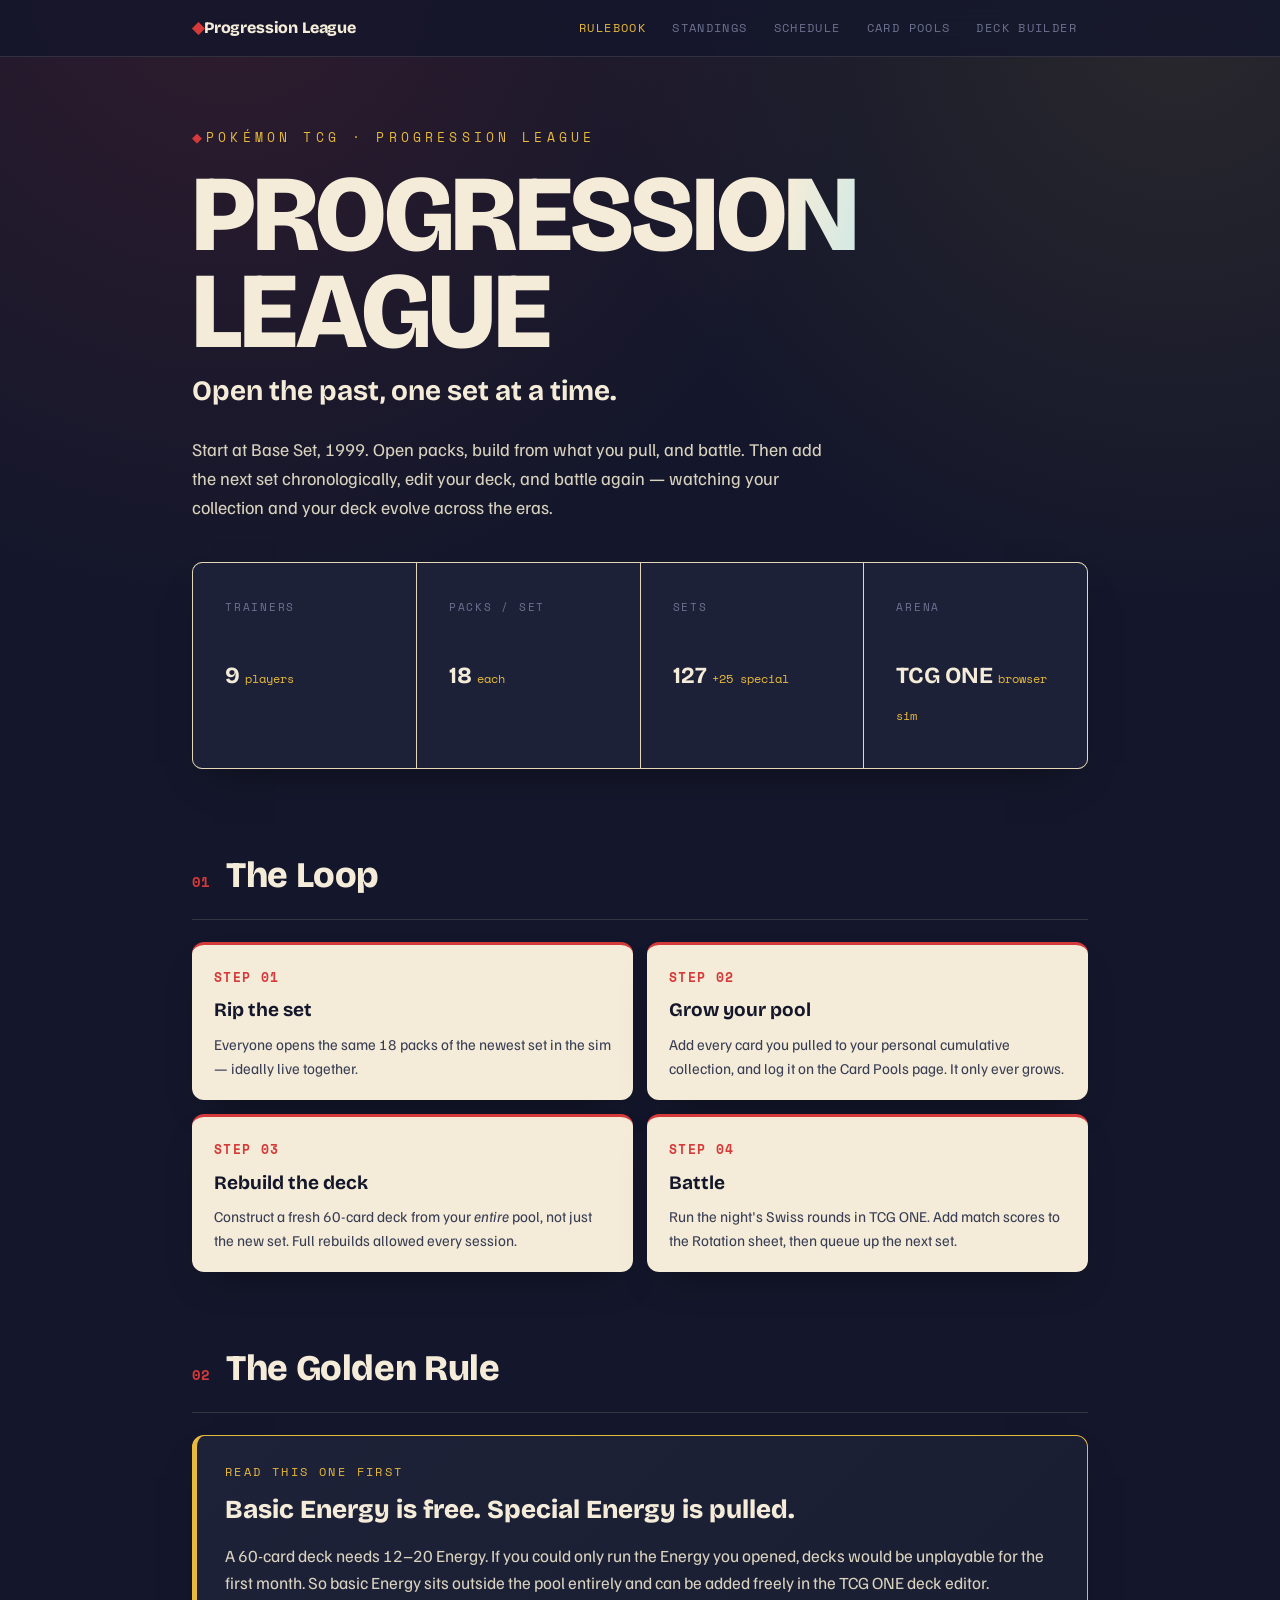
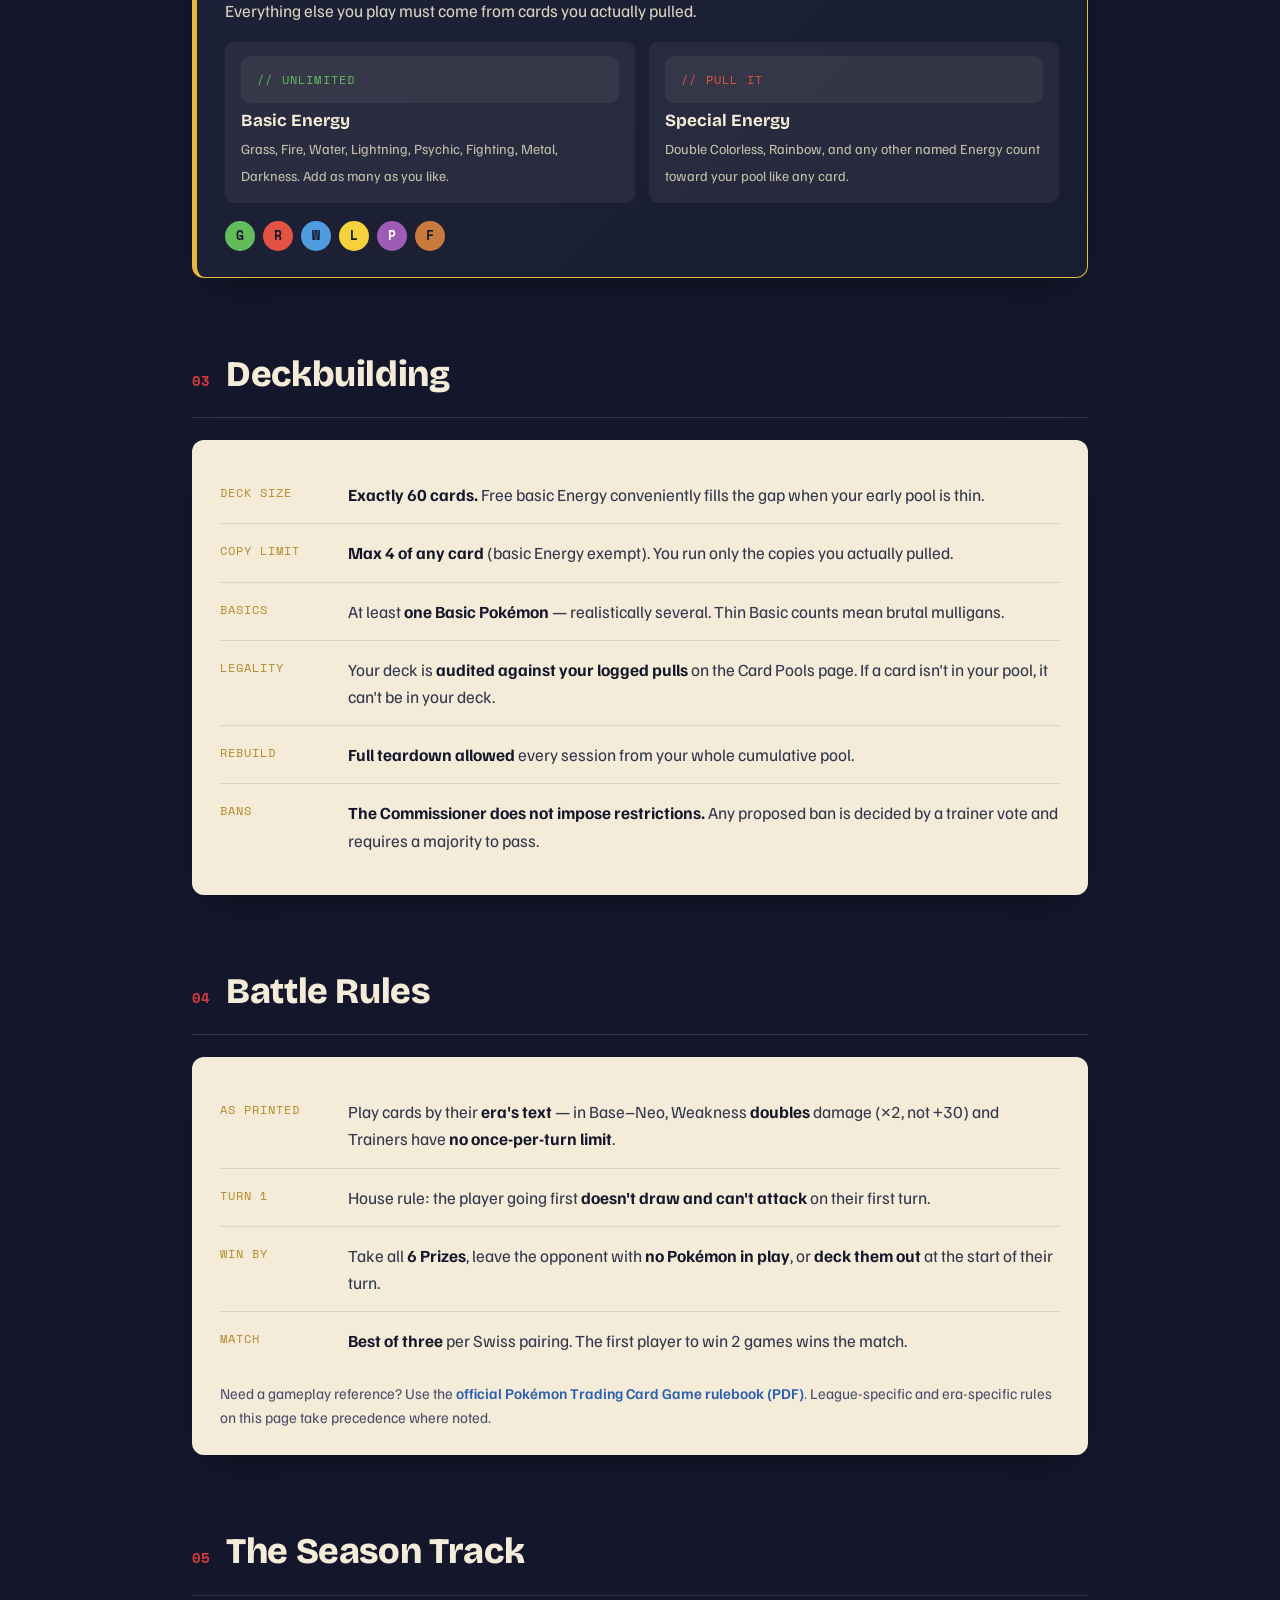
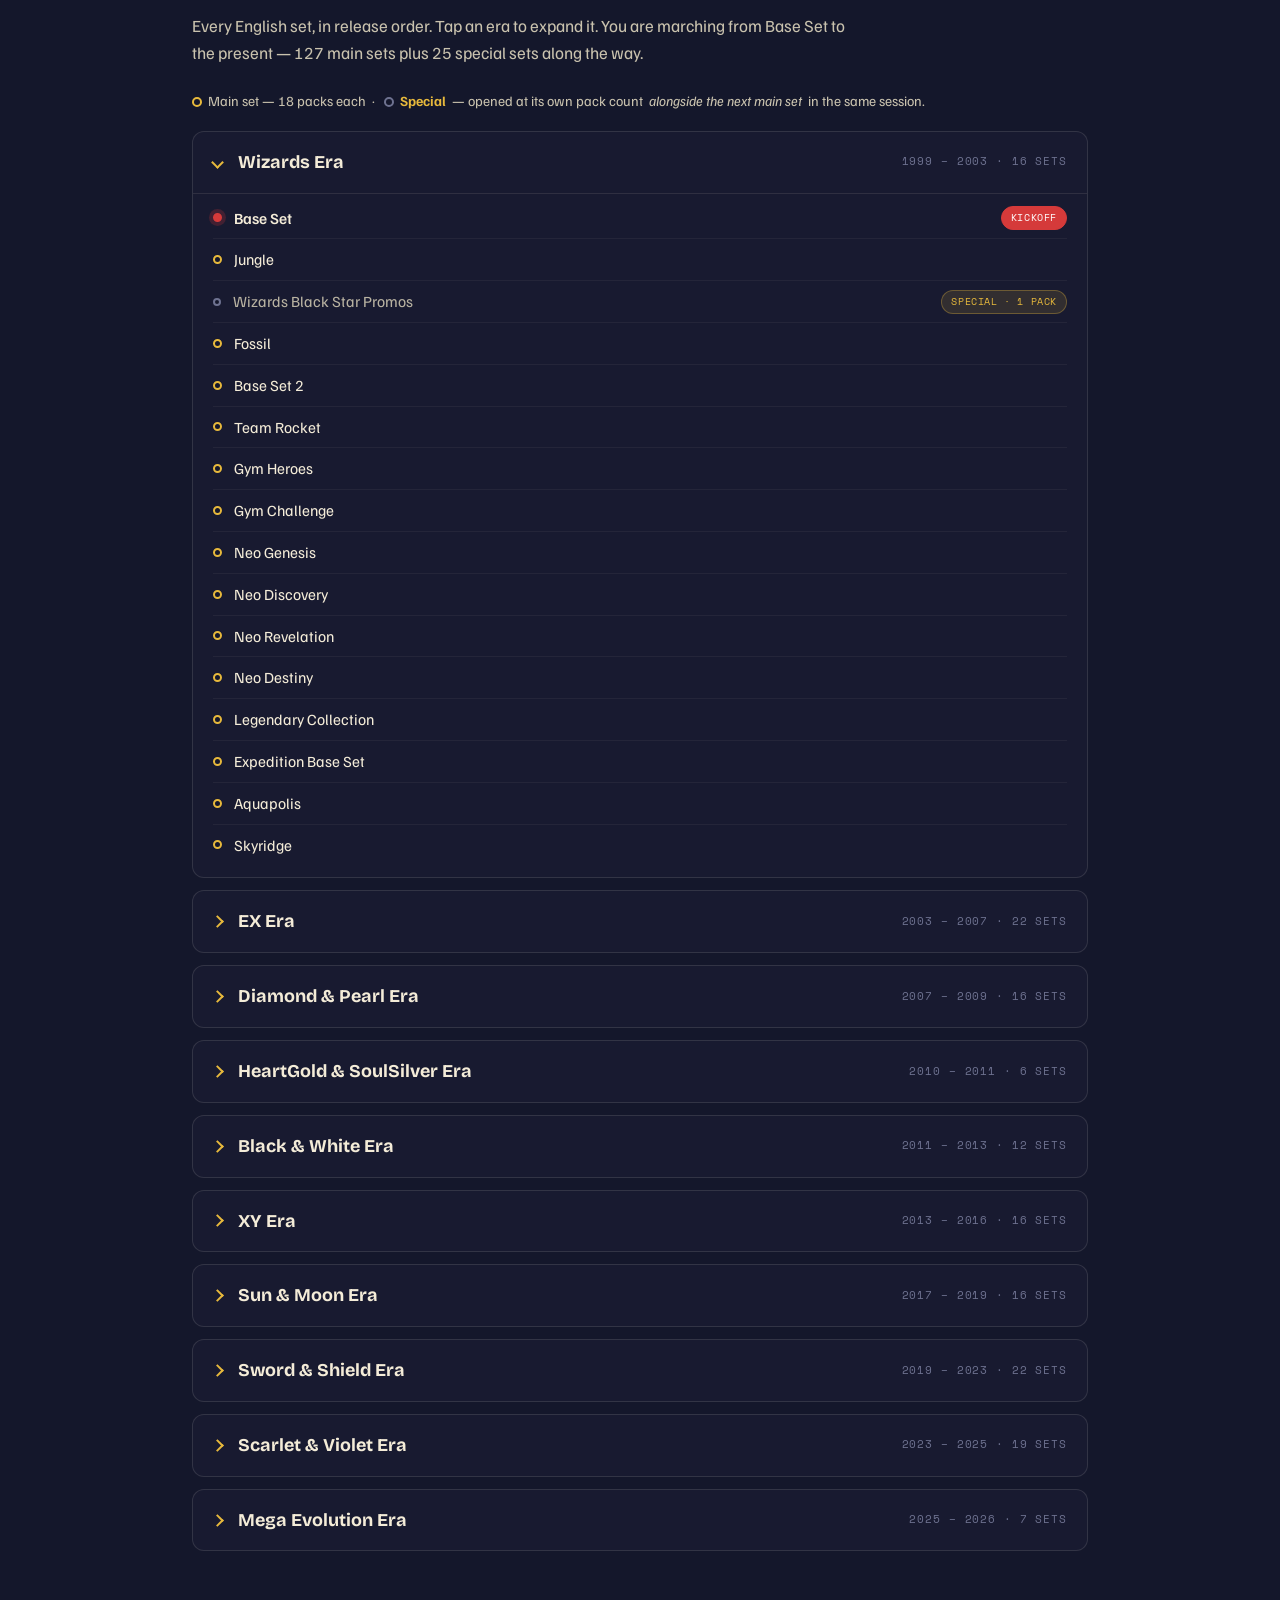
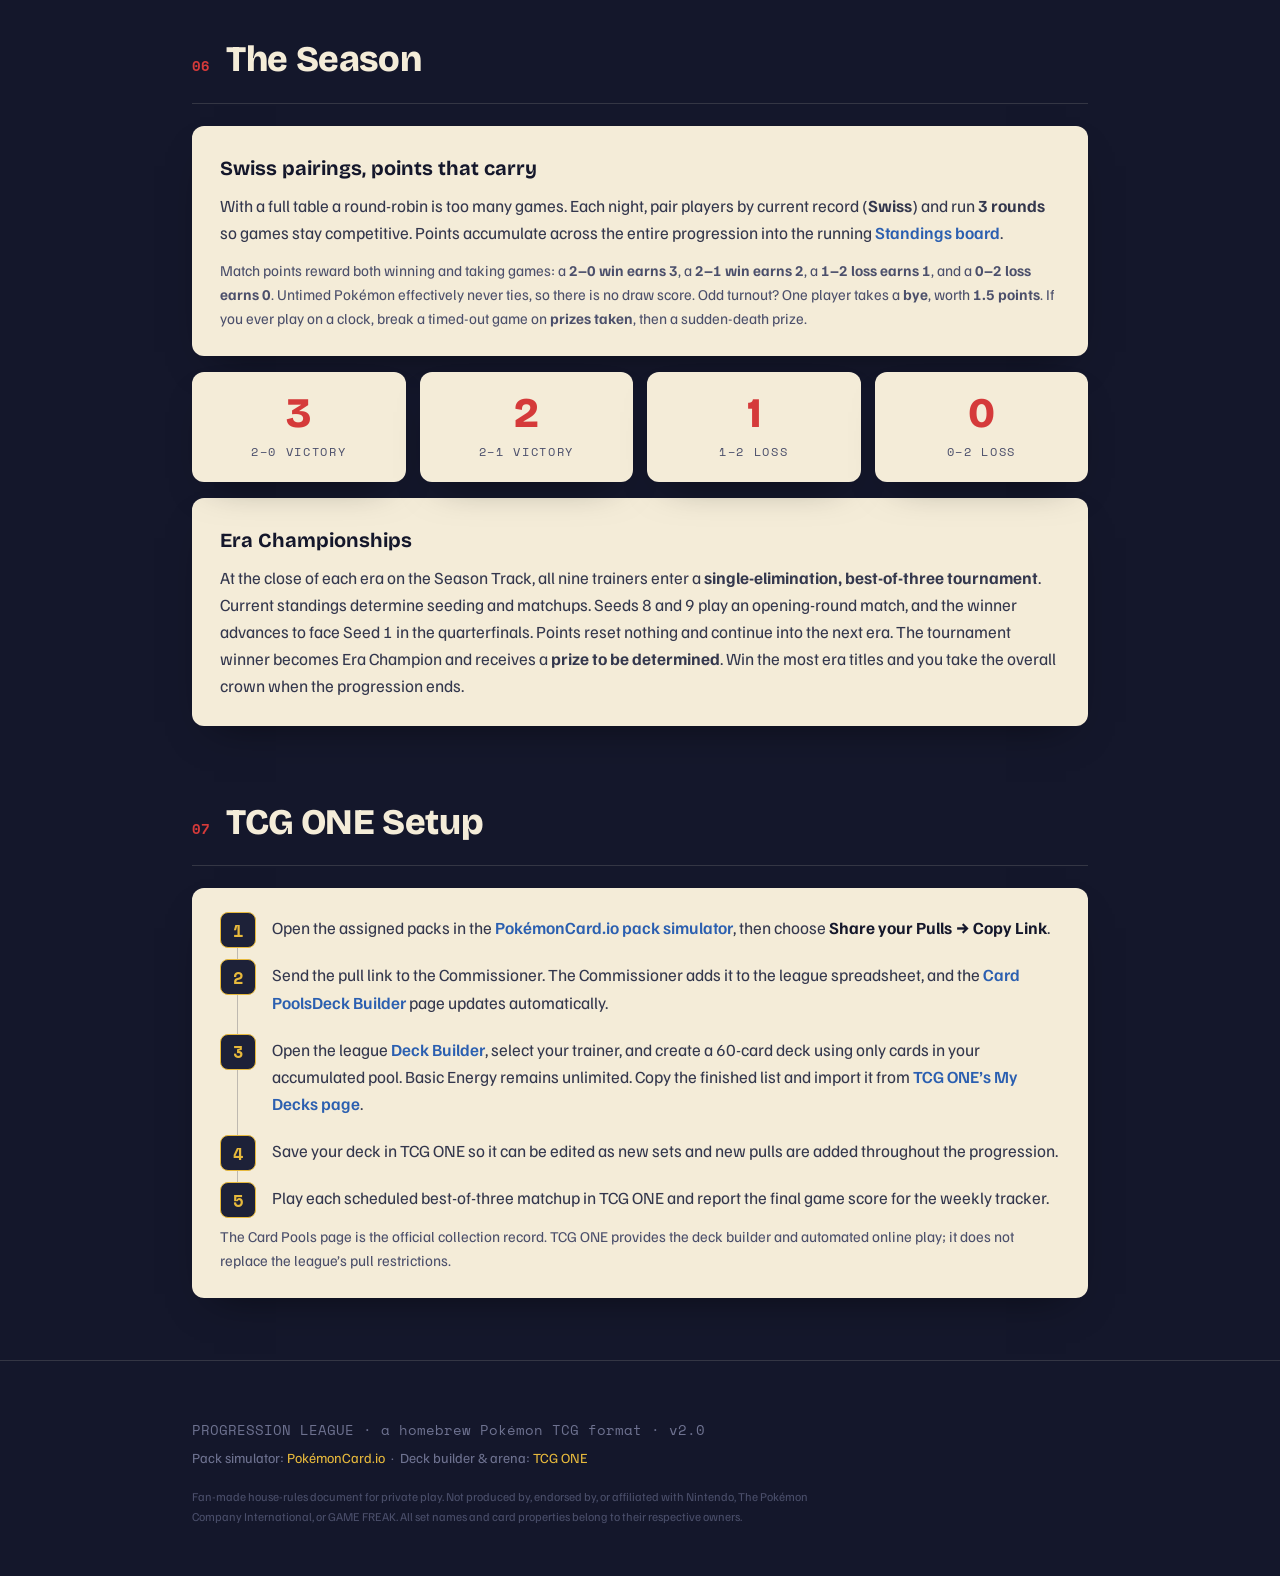
==== index.html @ 3248d752 "Add league deck builder to rulebook and navigation" ====
<!DOCTYPE html>
<html lang="en">
<head>
<meta charset="UTF-8">
<meta name="viewport" content="width=device-width, initial-scale=1.0">
<title>Progression League — Pokémon TCG Rulebook</title>
<link rel="icon" href="favicon.svg" type="image/svg+xml">
<link rel="preconnect" href="https://fonts.googleapis.com">
<link rel="preconnect" href="https://fonts.gstatic.com" crossorigin>
<link href="https://fonts.googleapis.com/css2?family=Bricolage+Grotesque:opsz,wght@12..96,600;12..96,700;12..96,800&family=Familjen+Grotesk:wght@400;500;600&family=Space+Mono:wght@400;700&display=swap" rel="stylesheet">
<style>
:root{
  --ink:#14172B; --ink-2:#1D2138;
  --paper:#F4ECD8; --paper-line:#E4D8B8;
  --red:#D53A3A; --gold:#E7B93C;
  --soft:#4B4F6B; --soft-2:#6E7290;
  --grass:#63BC5A; --fire:#E25441; --water:#4F9DE0;
  --bolt:#F4D23C; --psy:#9E5CB5; --fight:#C77A3B;
  --shadow:0 18px 40px -22px rgba(0,0,0,.55);
}
*{box-sizing:border-box}
html{scroll-behavior:smooth}
body{
  margin:0;background:var(--ink);color:var(--paper);
  font-family:"Familjen Grotesk",system-ui,sans-serif;
  font-size:17px;line-height:1.6;-webkit-font-smoothing:antialiased;
  background-image:radial-gradient(circle at 18% -4%,rgba(213,58,58,.14),transparent 45%),radial-gradient(circle at 92% 2%,rgba(231,185,60,.10),transparent 40%);
  background-attachment:fixed;
}
.wrap{max-width:940px;margin:0 auto;padding:0 22px}
.mono{font-family:"Space Mono",monospace}

/* ---------- NAV ---------- */
.topnav{position:sticky;top:0;z-index:50;background:rgba(20,23,43,.82);backdrop-filter:blur(10px);border-bottom:1px solid rgba(244,236,216,.12)}
.topnav .inner{max-width:940px;margin:0 auto;padding:12px 22px;display:flex;align-items:center;justify-content:space-between;gap:16px;flex-wrap:wrap}
.brand{font-family:"Bricolage Grotesque",sans-serif;font-weight:800;color:var(--paper);text-decoration:none;font-size:16px;letter-spacing:-.01em}
.brand::before{content:"\25C6 ";color:var(--red)}
.navlinks{display:flex;gap:4px;flex-wrap:wrap}
.navlinks a{font-family:"Space Mono",monospace;font-size:11.5px;letter-spacing:.12em;text-transform:uppercase;color:var(--soft-2);text-decoration:none;padding:7px 11px;border-radius:7px}
.navlinks a:hover{color:var(--paper);background:rgba(244,236,216,.06)}
.navlinks a.active{color:var(--gold)}

/* ---------- HERO ---------- */
header.hero{padding:70px 0 44px}
.eyebrow{font-family:"Space Mono",monospace;font-size:13px;letter-spacing:.32em;text-transform:uppercase;color:var(--gold);margin:0 0 18px}
.eyebrow::before{content:"\25C6 ";color:var(--red)}
h1{
  font-family:"Bricolage Grotesque",sans-serif;font-weight:800;
  font-size:clamp(50px,10.5vw,108px);line-height:.9;margin:0;letter-spacing:-.02em;
  background:linear-gradient(100deg,#F4ECD8 0%,#F4ECD8 30%,#8FE3FF 42%,#F4A6E8 52%,#FFD98A 62%,#F4ECD8 74%,#F4ECD8 100%);
  background-size:220% 100%;-webkit-background-clip:text;background-clip:text;color:transparent;
  animation:holo 7s ease-in-out infinite;
}
@keyframes holo{0%,100%{background-position:0% 50%}50%{background-position:100% 50%}}
.subtitle{font-family:"Bricolage Grotesque",sans-serif;font-weight:700;font-size:clamp(19px,3.2vw,28px);margin:8px 0 0;color:var(--paper)}
.thesis{max-width:640px;margin:22px 0 0;color:#D9D2BE;font-size:18px}
.thesis b{color:var(--paper)}

.glance{display:grid;grid-template-columns:repeat(4,1fr);gap:1px;margin:40px 0 0;background:var(--paper-line);border:1px solid var(--paper-line);border-radius:10px;overflow:hidden;box-shadow:var(--shadow)}
.glance div{background:var(--ink-2);padding:18px 16px}
.glance .k{font-family:"Space Mono",monospace;font-size:11px;letter-spacing:.16em;text-transform:uppercase;color:var(--soft-2)}
.glance .v{font-family:"Bricolage Grotesque",sans-serif;font-weight:700;font-size:23px;margin-top:6px;color:var(--paper)}
.glance .v small{font-weight:400;font-size:12px;color:var(--gold);font-family:"Space Mono",monospace}
@media(max-width:640px){.glance{grid-template-columns:repeat(2,1fr)}}

/* ---------- PAGE HEADERS (standings / pools) ---------- */
.page{padding-bottom:20px}
.pagehead{padding:56px 0 34px}
.pagetitle{font-family:"Bricolage Grotesque",sans-serif;font-weight:800;font-size:clamp(44px,9vw,84px);line-height:.92;margin:6px 0 0;letter-spacing:-.02em;color:var(--paper)}
.current-set{font-family:"Space Mono",monospace;font-size:13px;color:var(--soft-2);margin-top:18px;letter-spacing:.06em}
.current-set span{color:var(--gold)}

/* ---------- SECTIONS ---------- */
section{padding:34px 0}
.sec-head{display:flex;align-items:baseline;gap:16px;margin:0 0 22px;border-bottom:1px solid rgba(244,236,216,.14);padding-bottom:14px}
.sec-no{font-family:"Space Mono",monospace;font-size:14px;color:var(--red);font-weight:700}
h2{font-family:"Bricolage Grotesque",sans-serif;font-weight:800;font-size:clamp(25px,4.2vw,36px);margin:0;letter-spacing:-.01em}
.sec-intro{color:#C9C2AE;max-width:660px;margin:-6px 0 24px}

.card{background:var(--paper);color:var(--ink);border-radius:12px;padding:26px 28px;box-shadow:var(--shadow)}
.card + .card{margin-top:16px}
.card h3{font-family:"Bricolage Grotesque",sans-serif;font-weight:700;font-size:20px;margin:0 0 8px;color:var(--ink)}
.card p{margin:0;color:#33374d}
.card p.note{margin-top:12px;font-size:15px;color:var(--soft)}
.card a{color:#2b5fb0;text-decoration:none;font-weight:600}
.card a:hover{text-decoration:underline}

/* loop */
.loop{display:grid;grid-template-columns:repeat(2,1fr);gap:14px}
@media(max-width:640px){.loop{grid-template-columns:1fr}}
.step{background:var(--paper);color:var(--ink);border-radius:12px;padding:22px 22px 20px;box-shadow:var(--shadow);border-top:3px solid var(--red)}
.step .n{font-family:"Space Mono",monospace;font-weight:700;font-size:13px;color:var(--red);letter-spacing:.1em}
.step h3{font-family:"Bricolage Grotesque",sans-serif;font-size:19px;margin:8px 0 6px}
.step p{margin:0;font-size:15px;color:#3a3e55}

/* golden rule */
.golden{background:linear-gradient(135deg,#1E2238,#191d31);border:1px solid var(--gold);border-left:5px solid var(--gold);border-radius:12px;padding:26px 28px;box-shadow:var(--shadow)}
.golden .tag{font-family:"Space Mono",monospace;font-size:12px;letter-spacing:.2em;text-transform:uppercase;color:var(--gold)}
.golden h3{font-family:"Bricolage Grotesque",sans-serif;font-weight:800;font-size:26px;margin:8px 0 12px;color:var(--paper)}
.golden p{margin:0;color:#D9D2BE}
.golden .rule-pair{display:grid;grid-template-columns:1fr 1fr;gap:14px;margin-top:18px}
@media(max-width:560px){.golden .rule-pair{grid-template-columns:1fr}}
.golden .rule-pair div{background:rgba(244,236,216,.06);border-radius:9px;padding:14px 16px}
.golden .rule-pair .yes{color:var(--grass);font-family:"Space Mono",monospace;font-size:12px;letter-spacing:.1em}
.golden .rule-pair .no{color:var(--fire);font-family:"Space Mono",monospace;font-size:12px;letter-spacing:.1em}
.golden .rule-pair b{color:var(--paper);display:block;margin-top:4px;font-family:"Bricolage Grotesque",sans-serif}
.golden .rule-pair span{color:#C4BEAC;font-size:14px}
.chips{display:flex;gap:8px;flex-wrap:wrap;margin-top:18px}
.chip{width:30px;height:30px;border-radius:50%;display:grid;place-items:center;font-family:"Space Mono",monospace;font-weight:700;font-size:13px;color:#14172B}

/* stat list */
.rules-list{list-style:none;margin:0;padding:0}
.rules-list li{display:flex;gap:16px;padding:15px 0;border-bottom:1px solid rgba(20,23,43,.10)}
.rules-list li:last-child{border-bottom:0}
.rules-list .lbl{font-family:"Space Mono",monospace;font-size:12px;color:#b3892a;letter-spacing:.08em;white-space:nowrap;min-width:112px;padding-top:2px;text-transform:uppercase}
.rules-list .txt{color:#33374d}
.rules-list .txt b{color:var(--ink)}

/* ---------- TRACKER ---------- */
.legend{font-family:"Familjen Grotesk";font-size:14px;color:#C9C2AE;margin:0 0 18px;display:flex;align-items:center;gap:6px;flex-wrap:wrap}
.legend b{color:var(--gold)}
.lg-dot{width:10px;height:10px;border-radius:50%;display:inline-block;vertical-align:middle}
.lg-dot.main{background:var(--ink);border:2px solid var(--gold)}
.lg-dot.spec{background:transparent;border:2px solid var(--soft-2)}
.track-wrap{margin-top:4px}
.era{border:1px solid rgba(244,236,216,.12);border-radius:12px;margin-bottom:12px;overflow:hidden;background:rgba(29,33,56,.45)}
.era>summary{list-style:none;cursor:pointer;padding:16px 20px;display:flex;align-items:center;gap:14px;user-select:none}
.era>summary::-webkit-details-marker{display:none}
.era>summary:hover{background:rgba(244,236,216,.03)}
.chev{width:9px;height:9px;border-right:2px solid var(--gold);border-bottom:2px solid var(--gold);transform:rotate(-45deg);transition:transform .2s;flex:none;margin-right:2px}
.era[open]>summary .chev{transform:rotate(45deg)}
.era-name{font-family:"Bricolage Grotesque",sans-serif;font-weight:700;font-size:18px;color:var(--paper)}
.era-meta{font-family:"Space Mono",monospace;font-size:11px;color:var(--soft-2);letter-spacing:.08em;text-transform:uppercase;margin-left:auto;text-align:right}
.era[open]>summary{border-bottom:1px solid rgba(244,236,216,.10)}
.sets{padding:4px 20px 12px}
.trow{display:flex;align-items:center;gap:12px;padding:8px 0;border-bottom:1px solid rgba(244,236,216,.05)}
.trow:last-child{border-bottom:0}
.dot{width:9px;height:9px;border-radius:50%;background:var(--ink);border:2px solid var(--gold);flex:none}
.trow.special .dot{border-color:var(--soft-2);width:8px;height:8px}
.trow.kick .dot{background:var(--red);border-color:var(--red);box-shadow:0 0 0 4px rgba(213,58,58,.22)}
.tname{font-family:"Familjen Grotesk";font-size:15.5px;color:var(--paper)}
.trow.special .tname{color:#B9B3A2}
.trow.kick .tname{font-weight:600}
.badge{margin-left:auto;font-family:"Space Mono",monospace;font-size:10px;letter-spacing:.06em;text-transform:uppercase;padding:3px 9px;border-radius:20px;background:rgba(231,185,60,.13);color:var(--gold);border:1px solid rgba(231,185,60,.32);white-space:nowrap}
.badge.kickbadge{background:var(--red);color:#fff;border-color:var(--red)}

/* ordered flow */
ol.flow{counter-reset:s;list-style:none;margin:0;padding:0}
ol.flow li{counter-increment:s;position:relative;padding:0 0 20px 52px;color:#33374d}
ol.flow li::before{content:counter(s);position:absolute;left:0;top:-2px;width:34px;height:34px;border-radius:8px;background:var(--ink-2);border:1px solid var(--gold);color:var(--gold);font-family:"Space Mono",monospace;font-weight:700;display:grid;place-items:center}
ol.flow li::after{content:"";position:absolute;left:17px;top:34px;bottom:2px;width:1px;background:rgba(29,33,56,.25)}
ol.flow li:last-child{padding-bottom:0}
ol.flow li:last-child::after{display:none}
ol.flow b{color:var(--ink)}
.howto ol.flow li{color:#33374d}

/* season points */
.points{display:grid;grid-template-columns:repeat(4,1fr);gap:14px;margin-top:16px}
@media(max-width:700px){.points{grid-template-columns:repeat(2,1fr)}}
@media(max-width:440px){.points{grid-template-columns:1fr}}
.pt{background:var(--paper);color:var(--ink);border-radius:12px;padding:20px;text-align:center;box-shadow:var(--shadow)}
.pt .big{font-family:"Bricolage Grotesque",sans-serif;font-weight:800;font-size:42px;color:var(--red);line-height:1}
.pt .lbl{font-family:"Space Mono",monospace;font-size:12px;letter-spacing:.14em;text-transform:uppercase;color:var(--soft);margin-top:8px}

/* ---------- STANDINGS TABLE ---------- */
.board{width:100%;border-collapse:collapse;background:var(--paper);color:var(--ink);border-radius:12px;overflow:hidden;box-shadow:var(--shadow)}
.board th{font-family:"Space Mono",monospace;font-size:11px;letter-spacing:.1em;text-transform:uppercase;text-align:left;padding:14px 16px;background:var(--ink-2);color:var(--soft-2)}
.board th.num{text-align:center}
.board td{padding:15px 16px;border-bottom:1px solid var(--paper-line);color:#33374d}
.board tr:last-child td{border-bottom:0}
.board .rank{font-family:"Space Mono",monospace;font-weight:700;color:var(--soft);width:44px}
.board .name{font-family:"Bricolage Grotesque",sans-serif;font-weight:700;font-size:17px;color:var(--ink)}
.board td.num{text-align:center;font-family:"Space Mono",monospace}
.board .pts{text-align:center;font-family:"Bricolage Grotesque",sans-serif;font-weight:800;color:var(--red);font-size:19px}
.board tr.leader td{background:linear-gradient(90deg,rgba(231,185,60,.20),transparent)}
.board tr.leader .name::after{content:" \265B";color:#b3892a}
.board .empty{text-align:center;color:var(--soft);font-family:"Space Mono",monospace;font-size:14px}
.tie-note{color:var(--soft-2);font-size:14px;margin-top:14px}

.titlegrid{display:grid;grid-template-columns:repeat(3,1fr);gap:12px}
@media(max-width:640px){.titlegrid{grid-template-columns:1fr}}
.titlecard{background:var(--paper);color:var(--ink);border-radius:11px;padding:18px 20px;box-shadow:var(--shadow);border-left:4px solid var(--gold)}
.tera{font-family:"Space Mono",monospace;font-size:11px;letter-spacing:.1em;text-transform:uppercase;color:var(--soft)}
.tchamp{font-family:"Bricolage Grotesque",sans-serif;font-weight:800;font-size:20px;color:var(--ink);margin-top:4px}
.empty2{color:var(--soft-2);font-family:"Space Mono",monospace;font-size:14px;margin:0}

/* ---------- POOLS ---------- */
.poolgrid{display:grid;grid-template-columns:repeat(2,1fr);gap:14px}
@media(max-width:640px){.poolgrid{grid-template-columns:1fr}}
.pool{background:var(--paper);color:var(--ink);border-radius:12px;padding:20px 22px;box-shadow:var(--shadow)}
.pool h3{font-family:"Bricolage Grotesque",sans-serif;font-weight:700;font-size:20px;margin:0;color:var(--ink)}
.pool .count{font-family:"Space Mono",monospace;font-size:11px;letter-spacing:.08em;text-transform:uppercase;color:var(--soft-2);margin:4px 0 10px}
.pull{display:flex;gap:12px;padding:9px 0;border-bottom:1px solid var(--paper-line);align-items:baseline}
.pull:last-child{border-bottom:0}
.pull .pset{font-family:"Familjen Grotesk";font-weight:600;color:var(--ink);min-width:120px;flex:none}
.pull a{color:#2b5fb0;text-decoration:none;font-family:"Space Mono",monospace;font-size:12.5px;word-break:break-all}
.pull a:hover{text-decoration:underline}

/* ---------- FOOTER ---------- */
footer{padding:52px 0 44px;border-top:1px solid rgba(244,236,216,.14);margin-top:28px;color:var(--soft-2);font-size:14px}
footer .mono{color:var(--soft-2)}
footer a{color:var(--gold);text-decoration:none}
footer p{margin:6px 0}
.disc{font-size:12px;color:var(--soft);margin-top:18px;max-width:660px}

@media(prefers-reduced-motion:reduce){h1{animation:none}.chev{transition:none}}

</style>
</head>
<body><nav class="topnav"><div class="inner">
  <a class="brand" href="index.html">Progression League</a>
  <div class="navlinks"><a href="index.html" class="active">Rulebook</a><a href="standings.html">Standings</a><a href="schedule.html">Schedule</a><a href="pools.html">Card Pools</a><a href="deckbuilder.html">Deck Builder</a></div>
</div></nav>
<div class="wrap">
  <header class="hero">
    <p class="eyebrow">Pok&eacute;mon TCG · Progression League</p>
    <h1>PROGRESSION<br>LEAGUE</h1>
    <p class="subtitle">Open the past, one set at a time.</p>
    <p class="thesis">Start at Base Set, 1999. Open packs, build from what you pull, and battle. Then add the next set chronologically, edit your deck, and battle again &mdash; watching your collection and your deck evolve across the eras.</p>
    <div class="glance">
      <div><div class="k">Trainers</div><div class="v">9 <small>players</small></div></div>
      <div><div class="k">Packs / Set</div><div class="v">18 <small>each</small></div></div>
      <div><div class="k">Sets</div><div class="v">127 <small>+25 special</small></div></div>
      <div><div class="k">Arena</div><div class="v">TCG ONE <small>browser sim</small></div></div>
    </div>
  </header>

  <section id="loop">
    <div class="sec-head"><span class="sec-no">01</span><h2>The Loop</h2></div>
    <div class="loop">
      <div class="step"><div class="n">STEP 01</div><h3>Rip the set</h3><p>Everyone opens the same 18 packs of the newest set in the sim &mdash; ideally live together.</p></div>
      <div class="step"><div class="n">STEP 02</div><h3>Grow your pool</h3><p>Add every card you pulled to your personal cumulative collection, and log it on the Card Pools page. It only ever grows.</p></div>
      <div class="step"><div class="n">STEP 03</div><h3>Rebuild the deck</h3><p>Construct a fresh 60-card deck from your <em>entire</em> pool, not just the new set. Full rebuilds allowed every session.</p></div>
      <div class="step"><div class="n">STEP 04</div><h3>Battle</h3><p>Run the night's Swiss rounds in TCG ONE. Add match scores to the Rotation sheet, then queue up the next set.</p></div>
    </div>
  </section>

  <section id="energy">
    <div class="sec-head"><span class="sec-no">02</span><h2>The Golden Rule</h2></div>
    <div class="golden">
      <p class="tag">Read this one first</p>
      <h3>Basic Energy is free. Special Energy is pulled.</h3>
      <p>A 60-card deck needs 12&ndash;20 Energy. If you could only run the Energy you opened, decks would be unplayable for the first month. So basic Energy sits outside the pool entirely and can be added freely in the TCG ONE deck editor. Everything else you play must come from cards you actually pulled.</p>
      <div class="rule-pair">
        <div><div class="yes">// UNLIMITED</div><b>Basic Energy</b><span>Grass, Fire, Water, Lightning, Psychic, Fighting, Metal, Darkness. Add as many as you like.</span></div>
        <div><div class="no">// PULL IT</div><b>Special Energy</b><span>Double Colorless, Rainbow, and any other named Energy count toward your pool like any card.</span></div>
      </div>
      <div class="chips">
        <span class="chip" style="background:var(--grass)">G</span>
        <span class="chip" style="background:var(--fire)">R</span>
        <span class="chip" style="background:var(--water)">W</span>
        <span class="chip" style="background:var(--bolt)">L</span>
        <span class="chip" style="background:var(--psy);color:#fff">P</span>
        <span class="chip" style="background:var(--fight)">F</span>
      </div>
    </div>
  </section>

  <section id="deck">
    <div class="sec-head"><span class="sec-no">03</span><h2>Deckbuilding</h2></div>
    <div class="card">
      <ul class="rules-list">
        <li><span class="lbl">Deck size</span><span class="txt"><b>Exactly 60 cards.</b> Free basic Energy conveniently fills the gap when your early pool is thin.</span></li>
        <li><span class="lbl">Copy limit</span><span class="txt"><b>Max 4 of any card</b> (basic Energy exempt). You run only the copies you actually pulled.</span></li>
        <li><span class="lbl">Basics</span><span class="txt">At least <b>one Basic Pok&eacute;mon</b> &mdash; realistically several. Thin Basic counts mean brutal mulligans.</span></li>
        <li><span class="lbl">Legality</span><span class="txt">Your deck is <b>audited against your logged pulls</b> on the Card Pools page. If a card isn't in your pool, it can't be in your deck.</span></li>
        <li><span class="lbl">Rebuild</span><span class="txt"><b>Full teardown allowed</b> every session from your whole cumulative pool.</span></li>
        <li><span class="lbl">Bans</span><span class="txt"><b>The Commissioner does not impose restrictions.</b> Any proposed ban is decided by a trainer vote and requires a majority to pass.</span></li>
      </ul>
    </div>
  </section>

  <section id="battle">
    <div class="sec-head"><span class="sec-no">04</span><h2>Battle Rules</h2></div>
    <div class="card">
      <ul class="rules-list">
        <li><span class="lbl">As printed</span><span class="txt">Play cards by their <b>era's text</b> &mdash; in Base&ndash;Neo, Weakness <b>doubles</b> damage (&times;2, not +30) and Trainers have <b>no once-per-turn limit</b>.</span></li>
        <li><span class="lbl">Turn 1</span><span class="txt">House rule: the player going first <b>doesn't draw and can't attack</b> on their first turn.</span></li>
        <li><span class="lbl">Win by</span><span class="txt">Take all <b>6 Prizes</b>, leave the opponent with <b>no Pok&eacute;mon in play</b>, or <b>deck them out</b> at the start of their turn.</span></li>
        <li><span class="lbl">Match</span><span class="txt"><b>Best of three</b> per Swiss pairing. The first player to win 2 games wins the match.</span></li>
      </ul>
      <p class="note">Need a gameplay reference? Use the <a href="https://www.pokemon.com/static-assets/content-assets/cms2/pdf/trading-card-game/rulebook/pbl_rulebook_en.pdf" target="_blank" rel="noopener">official Pok&eacute;mon Trading Card Game rulebook (PDF)</a>. League-specific and era-specific rules on this page take precedence where noted.</p>
    </div>
  </section>

  <section id="track">
    <div class="sec-head"><span class="sec-no">05</span><h2>The Season Track</h2></div>
    <p class="sec-intro">Every English set, in release order. Tap an era to expand it. You are marching from Base Set to the present &mdash; 127 main sets plus 25 special sets along the way.</p>
    <div class="track-wrap">
<p class="legend"><span class="lg-dot main"></span> Main set &mdash; 18 packs each &nbsp;·&nbsp; <span class="lg-dot spec"></span> <b>Special</b> &mdash; opened at its own pack count <em>alongside the next main set</em> in the same session.</p>
<details class="era" open>
<summary><span class="chev"></span><span class="era-name">Wizards Era</span><span class="era-meta">1999 – 2003 · 16 sets</span></summary>
<div class="sets">
<div class="trow kick"><span class="dot"></span><span class="tname">Base Set</span><span class="badge kickbadge">Kickoff</span></div>
<div class="trow"><span class="dot"></span><span class="tname">Jungle</span></div>
<div class="trow special"><span class="dot"></span><span class="tname">Wizards Black Star Promos</span><span class="badge">Special · 1 pack</span></div>
<div class="trow"><span class="dot"></span><span class="tname">Fossil</span></div>
<div class="trow"><span class="dot"></span><span class="tname">Base Set 2</span></div>
<div class="trow"><span class="dot"></span><span class="tname">Team Rocket</span></div>
<div class="trow"><span class="dot"></span><span class="tname">Gym Heroes</span></div>
<div class="trow"><span class="dot"></span><span class="tname">Gym Challenge</span></div>
<div class="trow"><span class="dot"></span><span class="tname">Neo Genesis</span></div>
<div class="trow"><span class="dot"></span><span class="tname">Neo Discovery</span></div>
<div class="trow"><span class="dot"></span><span class="tname">Neo Revelation</span></div>
<div class="trow"><span class="dot"></span><span class="tname">Neo Destiny</span></div>
<div class="trow"><span class="dot"></span><span class="tname">Legendary Collection</span></div>
<div class="trow"><span class="dot"></span><span class="tname">Expedition Base Set</span></div>
<div class="trow"><span class="dot"></span><span class="tname">Aquapolis</span></div>
<div class="trow"><span class="dot"></span><span class="tname">Skyridge</span></div>
</div></details>
<details class="era">
<summary><span class="chev"></span><span class="era-name">EX Era</span><span class="era-meta">2003 – 2007 · 22 sets</span></summary>
<div class="sets">
<div class="trow"><span class="dot"></span><span class="tname">Ruby &amp; Sapphire</span></div>
<div class="trow"><span class="dot"></span><span class="tname">Sandstorm</span></div>
<div class="trow special"><span class="dot"></span><span class="tname">Nintendo Black Star Promos</span><span class="badge">Special · 1 pack</span></div>
<div class="trow"><span class="dot"></span><span class="tname">Dragon</span></div>
<div class="trow"><span class="dot"></span><span class="tname">Team Magma vs Team Aqua</span></div>
<div class="trow"><span class="dot"></span><span class="tname">Hidden Legends</span></div>
<div class="trow special"><span class="dot"></span><span class="tname">POP Series 1</span><span class="badge">Special · 1 pack</span></div>
<div class="trow"><span class="dot"></span><span class="tname">FireRed &amp; LeafGreen</span></div>
<div class="trow"><span class="dot"></span><span class="tname">Team Rocket Returns</span></div>
<div class="trow"><span class="dot"></span><span class="tname">Deoxys</span></div>
<div class="trow"><span class="dot"></span><span class="tname">Emerald</span></div>
<div class="trow"><span class="dot"></span><span class="tname">Unseen Forces</span></div>
<div class="trow special"><span class="dot"></span><span class="tname">POP Series 2</span><span class="badge">Special · 1 pack</span></div>
<div class="trow"><span class="dot"></span><span class="tname">Delta Species</span></div>
<div class="trow"><span class="dot"></span><span class="tname">Legend Maker</span></div>
<div class="trow special"><span class="dot"></span><span class="tname">POP Series 3</span><span class="badge">Special · 1 pack</span></div>
<div class="trow"><span class="dot"></span><span class="tname">Holon Phantoms</span></div>
<div class="trow special"><span class="dot"></span><span class="tname">POP Series 4</span><span class="badge">Special · 1 pack</span></div>
<div class="trow"><span class="dot"></span><span class="tname">Crystal Guardians</span></div>
<div class="trow"><span class="dot"></span><span class="tname">Dragon Frontiers</span></div>
<div class="trow"><span class="dot"></span><span class="tname">Power Keepers</span></div>
<div class="trow special"><span class="dot"></span><span class="tname">POP Series 5</span><span class="badge">Special · 1 pack</span></div>
</div></details>
<details class="era">
<summary><span class="chev"></span><span class="era-name">Diamond &amp; Pearl Era</span><span class="era-meta">2007 – 2009 · 16 sets</span></summary>
<div class="sets">
<div class="trow special"><span class="dot"></span><span class="tname">DP Black Star Promos</span><span class="badge">Special · 1 pack</span></div>
<div class="trow"><span class="dot"></span><span class="tname">Diamond &amp; Pearl</span></div>
<div class="trow"><span class="dot"></span><span class="tname">Mysterious Treasures</span></div>
<div class="trow special"><span class="dot"></span><span class="tname">POP Series 6</span><span class="badge">Special · 1 pack</span></div>
<div class="trow"><span class="dot"></span><span class="tname">Secret Wonders</span></div>
<div class="trow"><span class="dot"></span><span class="tname">Great Encounters</span></div>
<div class="trow special"><span class="dot"></span><span class="tname">POP Series 7</span><span class="badge">Special · 1 pack</span></div>
<div class="trow"><span class="dot"></span><span class="tname">Majestic Dawn</span></div>
<div class="trow"><span class="dot"></span><span class="tname">Legends Awakened</span></div>
<div class="trow special"><span class="dot"></span><span class="tname">POP Series 8</span><span class="badge">Special · 1 pack</span></div>
<div class="trow"><span class="dot"></span><span class="tname">Stormfront</span></div>
<div class="trow"><span class="dot"></span><span class="tname">Platinum</span></div>
<div class="trow special"><span class="dot"></span><span class="tname">POP Series 9</span><span class="badge">Special · 1 pack</span></div>
<div class="trow"><span class="dot"></span><span class="tname">Rising Rivals</span></div>
<div class="trow"><span class="dot"></span><span class="tname">Supreme Victors</span></div>
<div class="trow"><span class="dot"></span><span class="tname">Arceus</span></div>
</div></details>
<details class="era">
<summary><span class="chev"></span><span class="era-name">HeartGold &amp; SoulSilver Era</span><span class="era-meta">2010 – 2011 · 6 sets</span></summary>
<div class="sets">
<div class="trow special"><span class="dot"></span><span class="tname">HGSS Black Star Promos</span><span class="badge">Special · 1 pack</span></div>
<div class="trow"><span class="dot"></span><span class="tname">HeartGold &amp; SoulSilver</span></div>
<div class="trow"><span class="dot"></span><span class="tname">HS—Unleashed</span></div>
<div class="trow"><span class="dot"></span><span class="tname">HS—Undaunted</span></div>
<div class="trow"><span class="dot"></span><span class="tname">HS—Triumphant</span></div>
<div class="trow"><span class="dot"></span><span class="tname">Call of Legends</span></div>
</div></details>
<details class="era">
<summary><span class="chev"></span><span class="era-name">Black &amp; White Era</span><span class="era-meta">2011 – 2013 · 12 sets</span></summary>
<div class="sets">
<div class="trow special"><span class="dot"></span><span class="tname">BW Black Star Promos</span><span class="badge">Special · 1 pack</span></div>
<div class="trow"><span class="dot"></span><span class="tname">Black &amp; White</span></div>
<div class="trow"><span class="dot"></span><span class="tname">Emerging Powers</span></div>
<div class="trow"><span class="dot"></span><span class="tname">Noble Victories</span></div>
<div class="trow"><span class="dot"></span><span class="tname">Next Destinies</span></div>
<div class="trow"><span class="dot"></span><span class="tname">Dark Explorers</span></div>
<div class="trow"><span class="dot"></span><span class="tname">Dragons Exalted</span></div>
<div class="trow"><span class="dot"></span><span class="tname">Dragon Vault</span></div>
<div class="trow"><span class="dot"></span><span class="tname">Boundaries Crossed</span></div>
<div class="trow"><span class="dot"></span><span class="tname">Plasma Storm</span></div>
<div class="trow"><span class="dot"></span><span class="tname">Plasma Freeze</span></div>
<div class="trow"><span class="dot"></span><span class="tname">Plasma Blast</span></div>
</div></details>
<details class="era">
<summary><span class="chev"></span><span class="era-name">XY Era</span><span class="era-meta">2013 – 2016 · 16 sets</span></summary>
<div class="sets">
<div class="trow special"><span class="dot"></span><span class="tname">XY Black Star Promos</span><span class="badge">Special · 1 pack</span></div>
<div class="trow"><span class="dot"></span><span class="tname">Legendary Treasures</span></div>
<div class="trow"><span class="dot"></span><span class="tname">XY</span></div>
<div class="trow"><span class="dot"></span><span class="tname">Flashfire</span></div>
<div class="trow"><span class="dot"></span><span class="tname">Furious Fists</span></div>
<div class="trow"><span class="dot"></span><span class="tname">Phantom Forces</span></div>
<div class="trow"><span class="dot"></span><span class="tname">Primal Clash</span></div>
<div class="trow"><span class="dot"></span><span class="tname">Double Crisis</span></div>
<div class="trow"><span class="dot"></span><span class="tname">Roaring Skies</span></div>
<div class="trow"><span class="dot"></span><span class="tname">Ancient Origins</span></div>
<div class="trow"><span class="dot"></span><span class="tname">BREAKthrough</span></div>
<div class="trow"><span class="dot"></span><span class="tname">BREAKpoint</span></div>
<div class="trow"><span class="dot"></span><span class="tname">Generations</span></div>
<div class="trow"><span class="dot"></span><span class="tname">Fates Collide</span></div>
<div class="trow"><span class="dot"></span><span class="tname">Steam Siege</span></div>
<div class="trow"><span class="dot"></span><span class="tname">Evolutions</span></div>
</div></details>
<details class="era">
<summary><span class="chev"></span><span class="era-name">Sun &amp; Moon Era</span><span class="era-meta">2017 – 2019 · 16 sets</span></summary>
<div class="sets">
<div class="trow"><span class="dot"></span><span class="tname">Sun &amp; Moon</span></div>
<div class="trow special"><span class="dot"></span><span class="tname">SM Black Star Promos</span><span class="badge">Special · 1 pack</span></div>
<div class="trow"><span class="dot"></span><span class="tname">Guardians Rising</span></div>
<div class="trow"><span class="dot"></span><span class="tname">Burning Shadows</span></div>
<div class="trow"><span class="dot"></span><span class="tname">Shining Legends</span></div>
<div class="trow"><span class="dot"></span><span class="tname">Crimson Invasion</span></div>
<div class="trow"><span class="dot"></span><span class="tname">Ultra Prism</span></div>
<div class="trow"><span class="dot"></span><span class="tname">Forbidden Light</span></div>
<div class="trow"><span class="dot"></span><span class="tname">Celestial Storm</span></div>
<div class="trow"><span class="dot"></span><span class="tname">Dragon Majesty</span></div>
<div class="trow"><span class="dot"></span><span class="tname">Lost Thunder</span></div>
<div class="trow"><span class="dot"></span><span class="tname">Team Up</span></div>
<div class="trow"><span class="dot"></span><span class="tname">Unbroken Bonds</span></div>
<div class="trow"><span class="dot"></span><span class="tname">Unified Minds</span></div>
<div class="trow"><span class="dot"></span><span class="tname">Hidden Fates</span></div>
<div class="trow"><span class="dot"></span><span class="tname">Cosmic Eclipse</span></div>
</div></details>
<details class="era">
<summary><span class="chev"></span><span class="era-name">Sword &amp; Shield Era</span><span class="era-meta">2019 – 2023 · 22 sets</span></summary>
<div class="sets">
<div class="trow special"><span class="dot"></span><span class="tname">SWSH Black Star Promos</span><span class="badge">Special · 1 pack</span></div>
<div class="trow"><span class="dot"></span><span class="tname">Sword &amp; Shield</span></div>
<div class="trow"><span class="dot"></span><span class="tname">Rebel Clash</span></div>
<div class="trow"><span class="dot"></span><span class="tname">Darkness Ablaze</span></div>
<div class="trow"><span class="dot"></span><span class="tname">Champion's Path</span></div>
<div class="trow"><span class="dot"></span><span class="tname">Vivid Voltage</span></div>
<div class="trow"><span class="dot"></span><span class="tname">Shining Fates</span></div>
<div class="trow"><span class="dot"></span><span class="tname">Battle Styles</span></div>
<div class="trow"><span class="dot"></span><span class="tname">Chilling Reign</span></div>
<div class="trow"><span class="dot"></span><span class="tname">Evolving Skies</span></div>
<div class="trow special"><span class="dot"></span><span class="tname">Celebrations: Classic Collection</span><span class="badge">Special · 1 pack</span></div>
<div class="trow"><span class="dot"></span><span class="tname">Celebrations</span></div>
<div class="trow"><span class="dot"></span><span class="tname">Fusion Strike</span></div>
<div class="trow special"><span class="dot"></span><span class="tname">Brilliant Stars Trainer Gallery</span><span class="badge">Special · 2 packs</span></div>
<div class="trow"><span class="dot"></span><span class="tname">Brilliant Stars</span></div>
<div class="trow special"><span class="dot"></span><span class="tname">Astral Radiance Trainer Gallery</span><span class="badge">Special · 2 packs</span></div>
<div class="trow"><span class="dot"></span><span class="tname">Astral Radiance</span></div>
<div class="trow"><span class="dot"></span><span class="tname">Pokémon GO</span></div>
<div class="trow special"><span class="dot"></span><span class="tname">Lost Origin Trainer Gallery</span><span class="badge">Special · 2 packs</span></div>
<div class="trow"><span class="dot"></span><span class="tname">Lost Origin</span></div>
<div class="trow special"><span class="dot"></span><span class="tname">Silver Tempest Trainer Gallery</span><span class="badge">Special · 2 packs</span></div>
<div class="trow"><span class="dot"></span><span class="tname">Silver Tempest</span></div>
<div class="trow special"><span class="dot"></span><span class="tname">Crown Zenith Galarian Gallery</span><span class="badge">Special · 2 packs</span></div>
<div class="trow"><span class="dot"></span><span class="tname">Crown Zenith</span></div>
</div></details>
<details class="era">
<summary><span class="chev"></span><span class="era-name">Scarlet &amp; Violet Era</span><span class="era-meta">2023 – 2025 · 19 sets</span></summary>
<div class="sets">
<div class="trow special"><span class="dot"></span><span class="tname">Scarlet &amp; Violet Black Star Promos</span><span class="badge">Special · 1 pack</span></div>
<div class="trow"><span class="dot"></span><span class="tname">Scarlet &amp; Violet</span></div>
<div class="trow"><span class="dot"></span><span class="tname">Paldea Evolved</span></div>
<div class="trow"><span class="dot"></span><span class="tname">Obsidian Flames</span></div>
<div class="trow"><span class="dot"></span><span class="tname">151</span></div>
<div class="trow"><span class="dot"></span><span class="tname">Paradox Rift</span></div>
<div class="trow"><span class="dot"></span><span class="tname">Paldean Fates</span></div>
<div class="trow"><span class="dot"></span><span class="tname">Temporal Forces</span></div>
<div class="trow"><span class="dot"></span><span class="tname">Twilight Masquerade</span></div>
<div class="trow"><span class="dot"></span><span class="tname">Shrouded Fable</span></div>
<div class="trow"><span class="dot"></span><span class="tname">Stellar Crown</span></div>
<div class="trow"><span class="dot"></span><span class="tname">Surging Sparks</span></div>
<div class="trow"><span class="dot"></span><span class="tname">Prismatic Evolutions</span></div>
<div class="trow"><span class="dot"></span><span class="tname">Journey Together</span></div>
<div class="trow"><span class="dot"></span><span class="tname">Destined Rivals</span></div>
<div class="trow"><span class="dot"></span><span class="tname">White Flare</span></div>
<div class="trow"><span class="dot"></span><span class="tname">Black Bolt</span></div>
</div></details>
<details class="era">
<summary><span class="chev"></span><span class="era-name">Mega Evolution Era</span><span class="era-meta">2025 – 2026 · 7 sets</span></summary>
<div class="sets">
<div class="trow special"><span class="dot"></span><span class="tname">Mega Evolution Black Star Promos</span><span class="badge">Special · 1 pack</span></div>
<div class="trow"><span class="dot"></span><span class="tname">Mega Evolution</span></div>
<div class="trow"><span class="dot"></span><span class="tname">Phantasmal Flames</span></div>
<div class="trow"><span class="dot"></span><span class="tname">Ascended Heroes</span></div>
<div class="trow"><span class="dot"></span><span class="tname">Perfect Order</span></div>
<div class="trow"><span class="dot"></span><span class="tname">Chaos Rising</span></div>
<div class="trow"><span class="dot"></span><span class="tname">Pitch Black</span></div>
</div></details>
    </div>
  </section>

  <section id="season">
    <div class="sec-head"><span class="sec-no">06</span><h2>The Season</h2></div>
    <div class="card">
      <h3>Swiss pairings, points that carry</h3>
      <p>With a full table a round-robin is too many games. Each night, pair players by current record (<b>Swiss</b>) and run <b>3 rounds</b> so games stay competitive. Points accumulate across the entire progression into the running <a href="standings.html">Standings board</a>.</p>
      <p class="note">Match points reward both winning and taking games: a <b>2&ndash;0 win earns 3</b>, a <b>2&ndash;1 win earns 2</b>, a <b>1&ndash;2 loss earns 1</b>, and a <b>0&ndash;2 loss earns 0</b>. Untimed Pok&eacute;mon effectively never ties, so there is no draw score. Odd turnout? One player takes a <b>bye</b>, worth <b>1.5 points</b>. If you ever play on a clock, break a timed-out game on <b>prizes taken</b>, then a sudden-death prize.</p>
    </div>
    <div class="points">
      <div class="pt"><div class="big">3</div><div class="lbl">2&ndash;0 Victory</div></div>
      <div class="pt"><div class="big">2</div><div class="lbl">2&ndash;1 Victory</div></div>
      <div class="pt"><div class="big">1</div><div class="lbl">1&ndash;2 Loss</div></div>
      <div class="pt"><div class="big">0</div><div class="lbl">0&ndash;2 Loss</div></div>
    </div>
    <div class="card" style="margin-top:16px">
      <h3>Era Championships</h3>
      <p>At the close of each era on the Season Track, all nine trainers enter a <b>single-elimination, best-of-three tournament</b>. Current standings determine seeding and matchups. Seeds 8 and 9 play an opening-round match, and the winner advances to face Seed 1 in the quarterfinals. Points reset nothing and continue into the next era. The tournament winner becomes Era Champion and receives a <b>prize to be determined</b>. Win the most era titles and you take the overall crown when the progression ends.</p>
    </div>
  </section>

  <section id="tcgone">
    <div class="sec-head"><span class="sec-no">07</span><h2>TCG ONE Setup</h2></div>
    <div class="card howto">
      <ol class="flow">
        <li>Open the assigned packs in the <a href="https://pokemoncard.io/pack-sim" target="_blank" rel="noopener">Pok&eacute;monCard.io pack simulator</a>, then choose <b>Share your Pulls &rarr; Copy Link</b>.</li>
        <li>Send the pull link to the Commissioner. The Commissioner adds it to the league spreadsheet, and the <a href="pools.html">Card Pools</a><a href="deckbuilder.html">Deck Builder</a> page updates automatically.</li>
        <li>Open the league <a href="deckbuilder.html">Deck Builder</a>, select your trainer, and create a 60-card deck using only cards in your accumulated pool. Basic Energy remains unlimited. Copy the finished list and import it from <a href="https://tcg.one/decks/mine" target="_blank" rel="noopener">TCG ONE&rsquo;s My Decks page</a>.</li>
        <li>Save your deck in TCG ONE so it can be edited as new sets and new pulls are added throughout the progression.</li>
        <li>Play each scheduled best-of-three matchup in TCG ONE and report the final game score for the weekly tracker.</li>
      </ol>
      <p class="note">The Card Pools page is the official collection record. TCG ONE provides the deck builder and automated online play; it does not replace the league&rsquo;s pull restrictions.</p>
    </div>
  </section>
</div>
<footer><div class="wrap">
  <p class="mono">PROGRESSION LEAGUE · a homebrew Pok&eacute;mon TCG format · v2.0</p>
  <p>Pack simulator: <a href="https://pokemoncard.io/pack-sim">Pok&eacute;monCard.io</a> &nbsp;·&nbsp; Deck builder &amp; arena: <a href="https://tcg.one/">TCG ONE</a></p>
  <p class="disc">Fan-made house-rules document for private play. Not produced by, endorsed by, or affiliated with Nintendo, The Pok&eacute;mon Company International, or GAME FREAK. All set names and card properties belong to their respective owners.</p>
</div></footer>
</body></html>
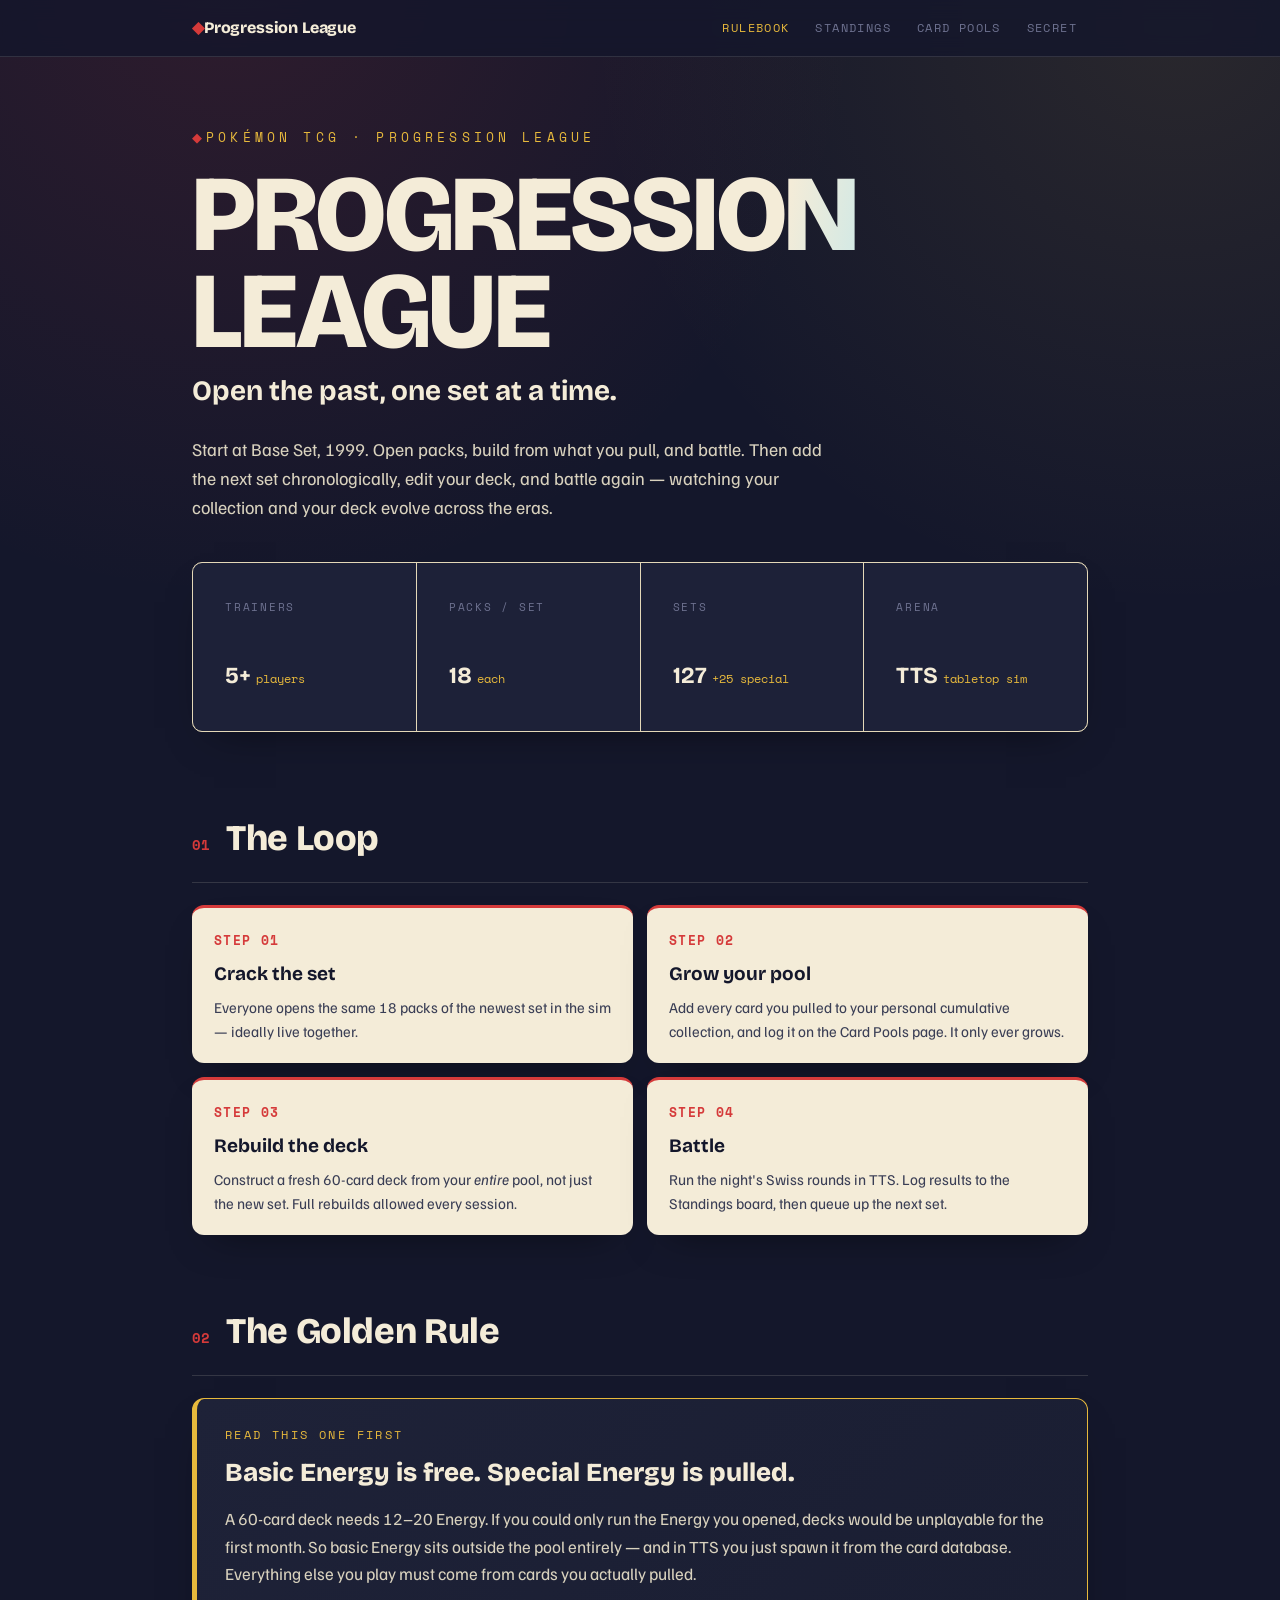
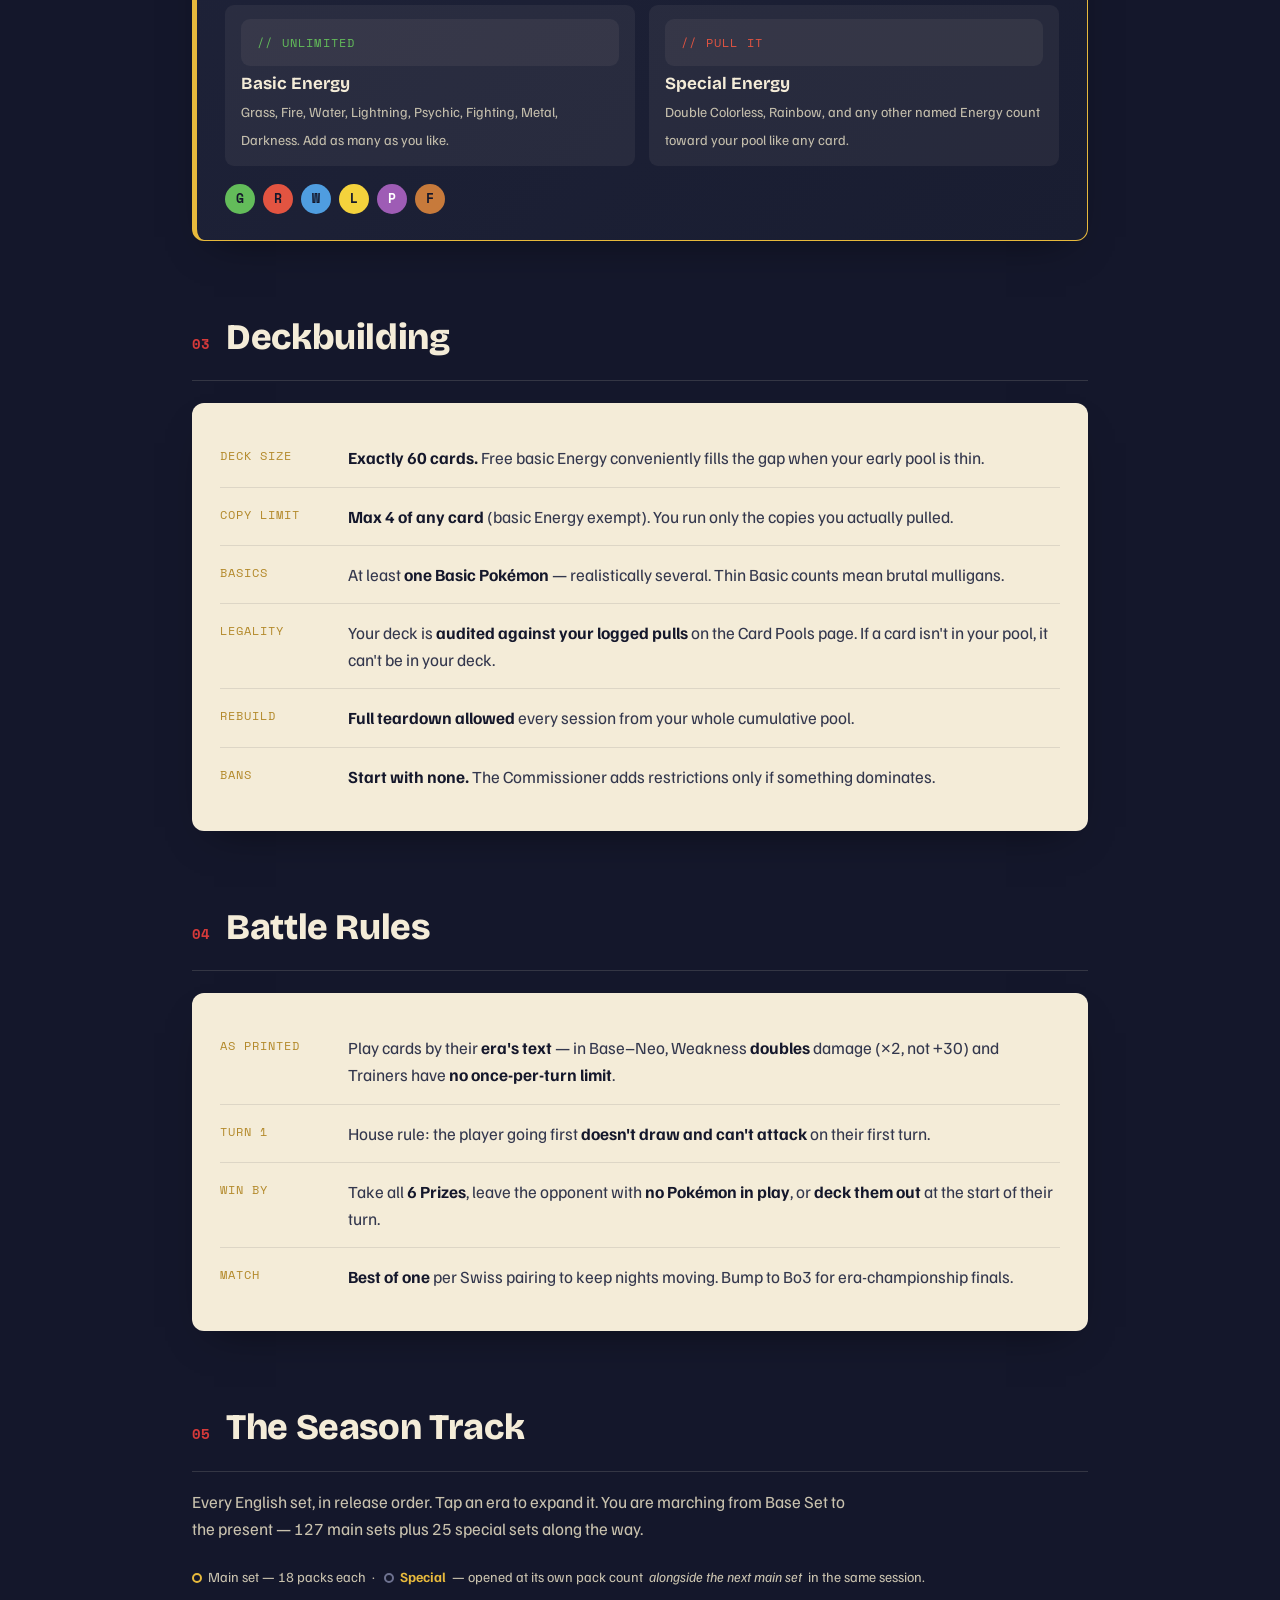
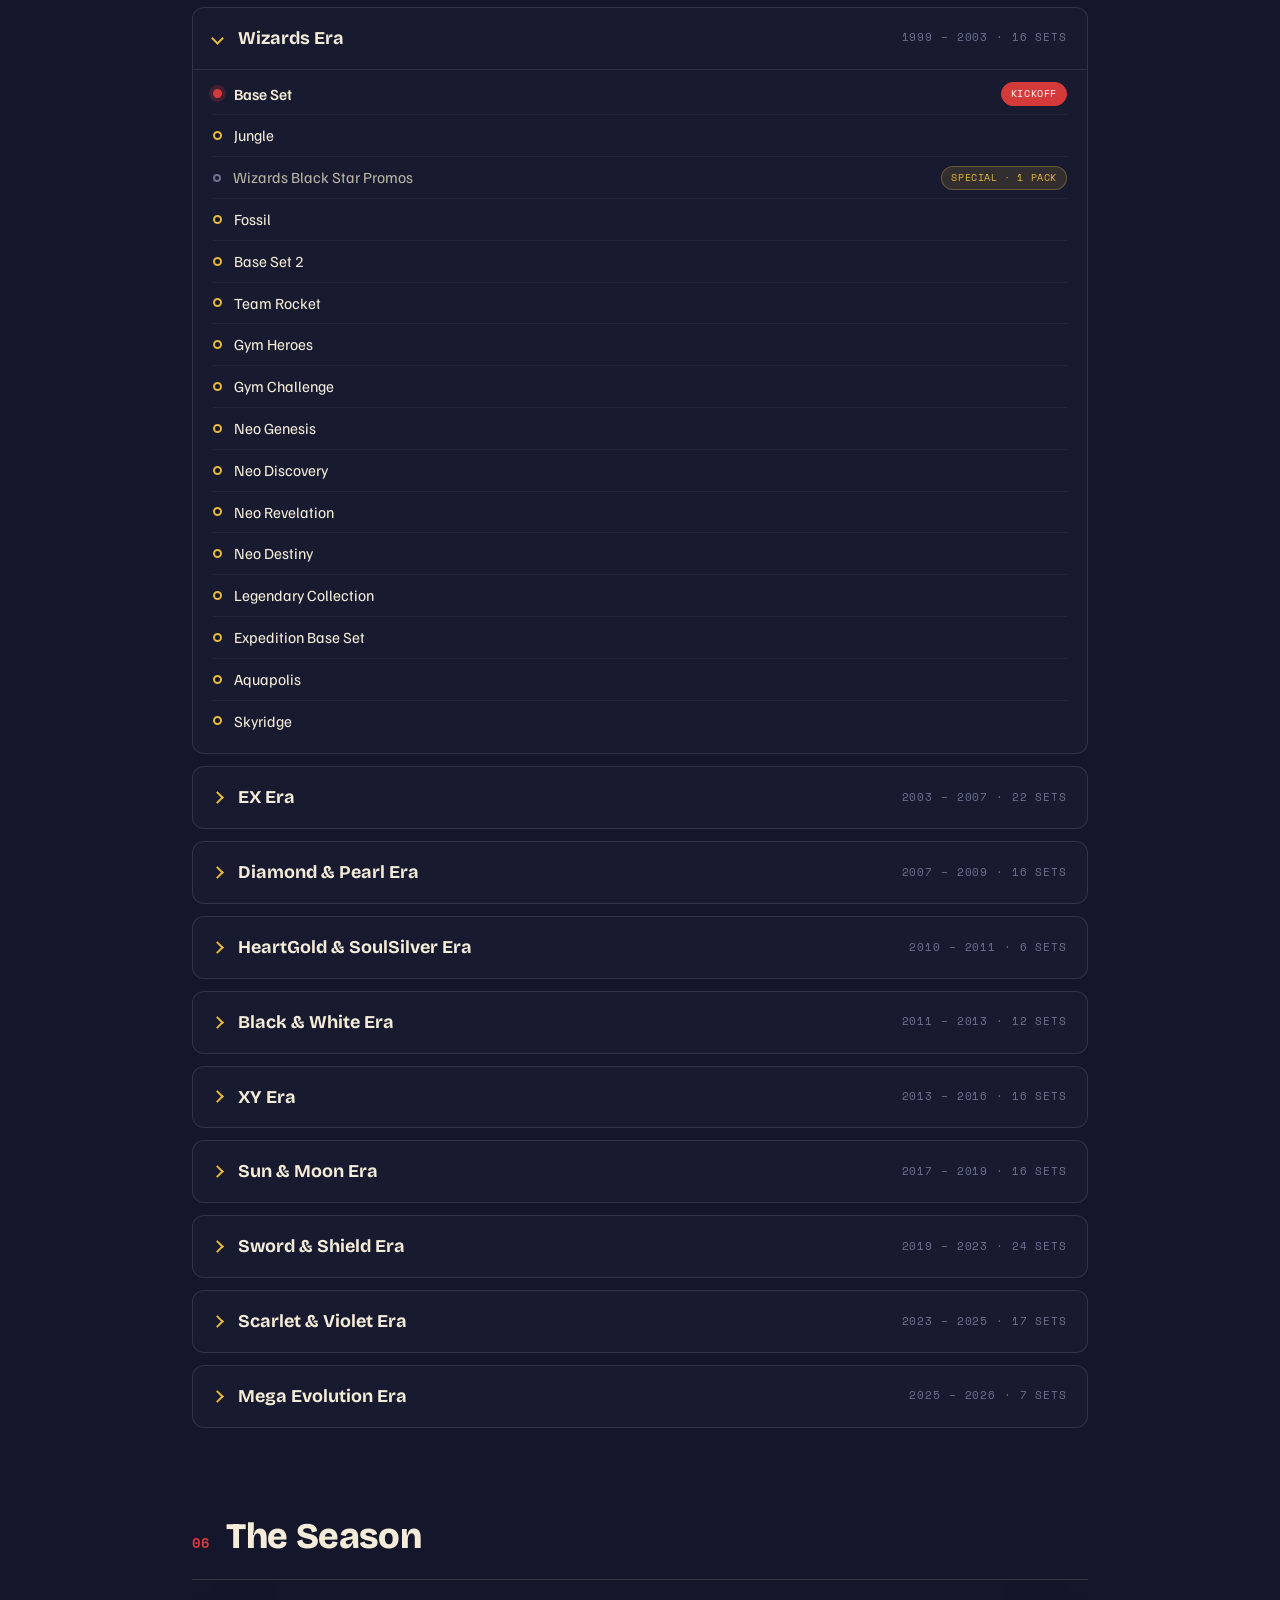
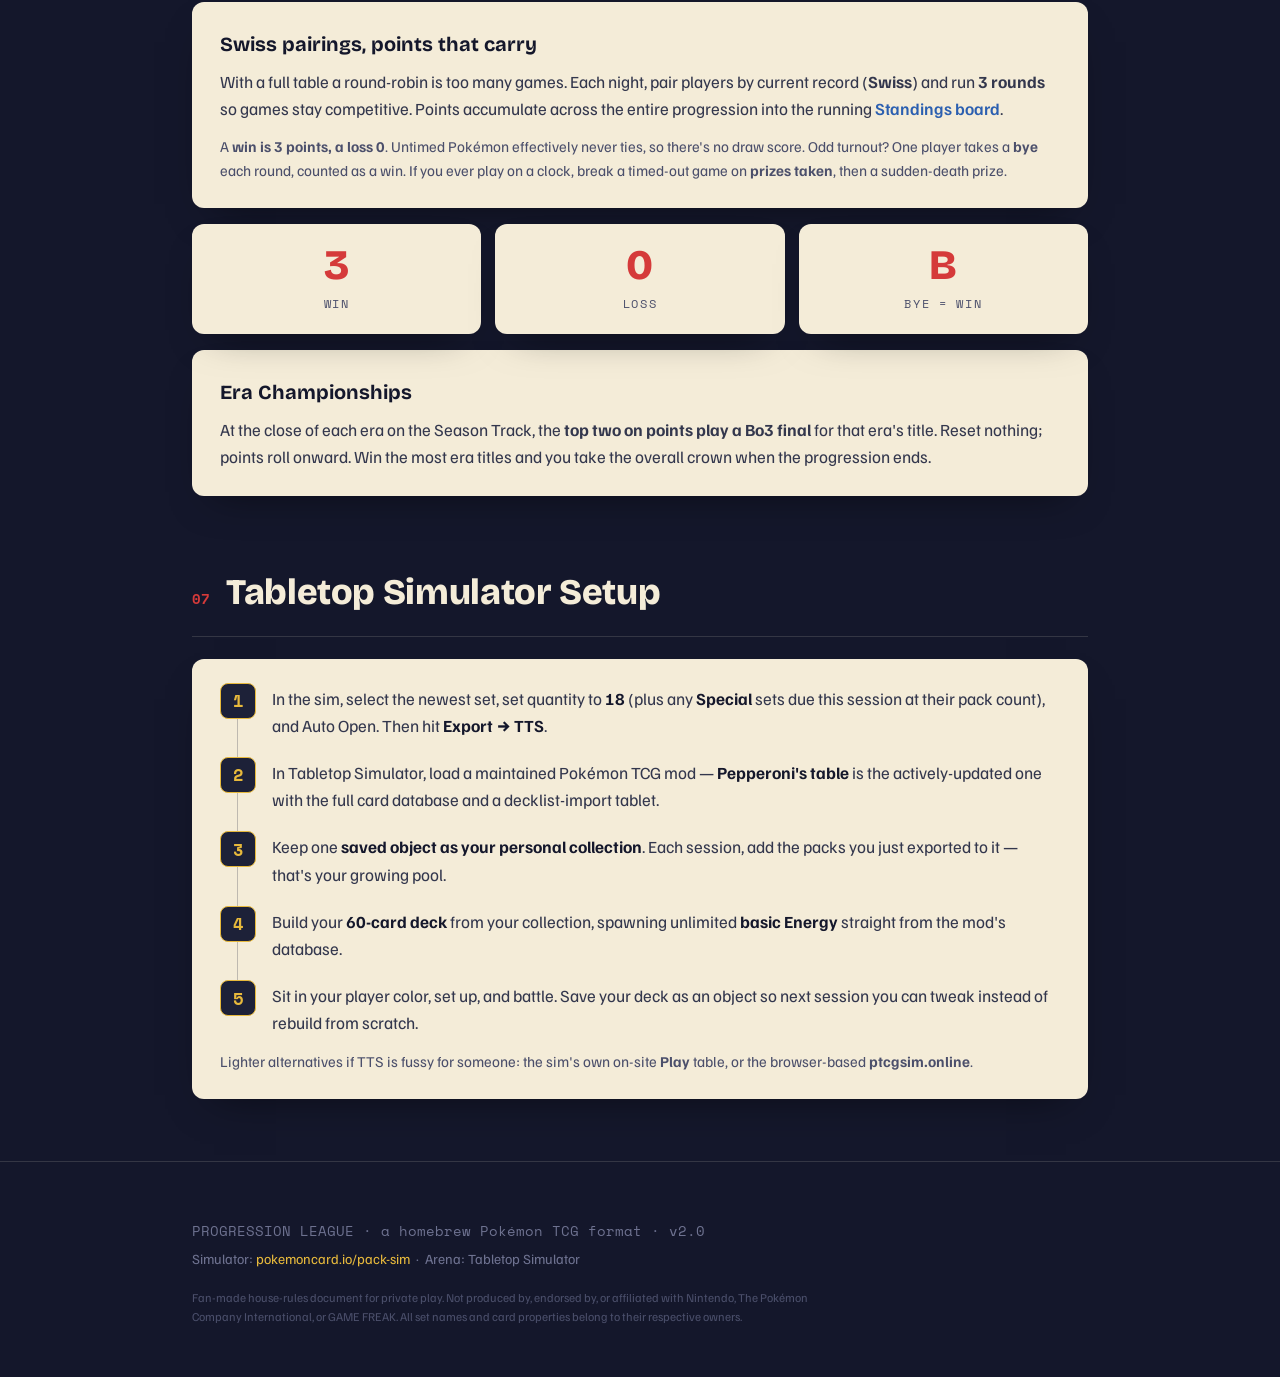
==== commit 7095e026: "Add files via upload" ====
--- a/index.html
+++ b/index.html
@@ -4,7 +4,6 @@
 <meta charset="UTF-8">
 <meta name="viewport" content="width=device-width, initial-scale=1.0">
 <title>Progression League — Pokémon TCG Rulebook</title>
-<link rel="icon" href="favicon.svg" type="image/svg+xml">
 <link rel="preconnect" href="https://fonts.googleapis.com">
 <link rel="preconnect" href="https://fonts.gstatic.com" crossorigin>
 <link href="https://fonts.googleapis.com/css2?family=Bricolage+Grotesque:opsz,wght@12..96,600;12..96,700;12..96,800&family=Familjen+Grotesk:wght@400;500;600&family=Space+Mono:wght@400;700&display=swap" rel="stylesheet">
@@ -155,9 +154,8 @@
 .howto ol.flow li{color:#33374d}
 
 /* season points */
-.points{display:grid;grid-template-columns:repeat(4,1fr);gap:14px;margin-top:16px}
-@media(max-width:700px){.points{grid-template-columns:repeat(2,1fr)}}
-@media(max-width:440px){.points{grid-template-columns:1fr}}
+.points{display:grid;grid-template-columns:repeat(3,1fr);gap:14px;margin-top:16px}
+@media(max-width:560px){.points{grid-template-columns:1fr}}
 .pt{background:var(--paper);color:var(--ink);border-radius:12px;padding:20px;text-align:center;box-shadow:var(--shadow)}
 .pt .big{font-family:"Bricolage Grotesque",sans-serif;font-weight:800;font-size:42px;color:var(--red);line-height:1}
 .pt .lbl{font-family:"Space Mono",monospace;font-size:12px;letter-spacing:.14em;text-transform:uppercase;color:var(--soft);margin-top:8px}
@@ -205,11 +203,65 @@
 
 @media(prefers-reduced-motion:reduce){h1{animation:none}.chev{transition:none}}
 
+/* live refresh button */
+.refresh{margin-left:12px;font-family:"Space Mono",monospace;font-size:10px;letter-spacing:.1em;text-transform:uppercase;color:var(--gold);background:transparent;border:1px solid rgba(231,185,60,.4);border-radius:20px;padding:4px 11px;cursor:pointer;vertical-align:middle}
+.refresh:hover{background:rgba(231,185,60,.12)}
+
+/* live sync + collapsible trainer pools + card grids */
+.synced{font-family:"Space Mono",monospace;font-size:11px;color:var(--soft-2);margin-top:10px}
+.pool-details{background:var(--paper);color:var(--ink);border-radius:12px;box-shadow:var(--shadow);margin-bottom:14px;overflow:hidden}
+.pool-details>summary{list-style:none;cursor:pointer;padding:18px 22px;display:flex;align-items:center;gap:12px;user-select:none}
+.pool-details>summary::-webkit-details-marker{display:none}
+.pool-details>summary:hover{background:rgba(20,23,43,.04)}
+.pchev{width:9px;height:9px;border-right:2px solid var(--red);border-bottom:2px solid var(--red);transform:rotate(-45deg);transition:transform .2s;flex:none}
+.pool-details[open]>summary .pchev{transform:rotate(45deg)}
+.pname{font-family:"Bricolage Grotesque",sans-serif;font-weight:700;font-size:20px;color:var(--ink)}
+.pmeta{font-family:"Space Mono",monospace;font-size:11px;letter-spacing:.08em;text-transform:uppercase;color:var(--soft-2);margin-left:auto;text-align:right}
+.pool-body{padding:2px 22px 20px}
+.setblock{margin-top:16px}
+.setblock:first-child{margin-top:6px}
+.setblock h4{font-family:"Bricolage Grotesque",sans-serif;font-size:15px;margin:0 0 10px;color:var(--ink);display:flex;align-items:center;gap:10px;flex-wrap:wrap}
+.setblock h4 .sub{font-family:"Space Mono",monospace;font-size:11px;color:var(--soft);font-weight:400;letter-spacing:.04em;text-transform:uppercase}
+.setblock h4 a{font-family:"Space Mono",monospace;font-size:11px;color:#2b5fb0;text-decoration:none}
+.setblock h4 a:hover{text-decoration:underline}
+.cardgrid{display:grid;grid-template-columns:repeat(auto-fill,minmax(66px,1fr));gap:8px}
+.carditem{position:relative;display:block;border-radius:5px;overflow:hidden;line-height:0;box-shadow:0 2px 6px -2px rgba(0,0,0,.4)}
+.carditem img{width:100%;height:auto;display:block;border-radius:5px}
+.carditem .qty{position:absolute;right:3px;bottom:3px;background:rgba(20,23,43,.92);color:var(--gold);font-family:"Space Mono",monospace;font-size:10px;font-weight:700;padding:1px 6px;border-radius:10px;line-height:1.5}
+.loadingcards{font-family:"Space Mono",monospace;font-size:12px;color:var(--soft);padding:6px 0}
+.fallback{font-family:"Space Mono",monospace;font-size:12px}
+.fallback a{color:#2b5fb0;word-break:break-all}
+.collmeta{font-family:"Space Mono",monospace;font-size:12px;color:var(--soft);margin:4px 0 12px;letter-spacing:.03em}
+.collmeta b{color:var(--ink)}
+
+/* card-pool export buttons */
+.poolbtns{display:flex;gap:8px;margin:2px 0 14px;flex-wrap:wrap}
+.poolbtn{font-family:"Space Mono",monospace;font-size:11px;letter-spacing:.06em;text-transform:uppercase;color:#2b3a66;background:#fff;border:1px solid var(--paper-line);border-radius:7px;padding:6px 12px;cursor:pointer}
+.poolbtn:hover{background:#f3ecd8;border-color:#c9b784}
+.poolbtn:active{transform:translateY(1px)}
+
+/* secret / wheel of fate */
+.wip{display:inline-block;font-family:"Space Mono",monospace;background:var(--red);color:#fff;padding:3px 11px;border-radius:20px;font-size:12px;letter-spacing:.14em;margin-left:12px;vertical-align:middle}
+.gate{max-width:420px;margin:20px auto;background:var(--paper);color:var(--ink);border-radius:12px;padding:28px;box-shadow:var(--shadow);text-align:center}
+.gate h3{font-family:"Bricolage Grotesque",sans-serif;font-weight:700;font-size:20px;margin:0 0 6px;color:var(--ink)}
+.gate input{width:100%;padding:11px 14px;border:1px solid var(--paper-line);border-radius:8px;font-family:"Space Mono",monospace;font-size:15px;background:#fff;color:var(--ink);margin-top:6px}
+.wheelwrap{position:relative;width:min(92vw,460px);margin:8px auto 0}
+#wheel{width:100%;height:auto;display:block;transition:transform 4.6s cubic-bezier(.15,.62,.12,1);transform-origin:50% 50%}
+.pointer{position:absolute;top:-4px;left:50%;transform:translateX(-50%);width:0;height:0;border-left:15px solid transparent;border-right:15px solid transparent;border-top:26px solid var(--gold);filter:drop-shadow(0 2px 3px rgba(0,0,0,.55));z-index:2}
+.spinbtn{display:block;margin:24px auto 0;font-family:"Bricolage Grotesque",sans-serif;font-weight:800;font-size:19px;letter-spacing:.04em;color:#14172B;background:var(--gold);border:none;border-radius:12px;padding:13px 40px;cursor:pointer;box-shadow:var(--shadow)}
+.spinbtn:disabled{opacity:.5;cursor:default}
+.result{max-width:560px;margin:22px auto 0;background:var(--paper);color:var(--ink);border-radius:12px;padding:20px 24px;box-shadow:var(--shadow);text-align:center}
+.result .rlabel{font-family:"Bricolage Grotesque",sans-serif;font-weight:800;font-size:22px;color:var(--red)}
+.wlegend{max-width:640px;margin:26px auto 0}
+.wlegend .wrow{display:flex;align-items:center;gap:12px;padding:9px 0;border-bottom:1px solid rgba(244,236,216,.1);color:#D9D2BE}
+.wlegend .sw{width:15px;height:15px;border-radius:4px;flex:none}
+.wlegend .wpct{margin-left:auto;font-family:"Space Mono",monospace;color:var(--soft-2)}
+
 </style>
 </head>
 <body><nav class="topnav"><div class="inner">
   <a class="brand" href="index.html">Progression League</a>
-  <div class="navlinks"><a href="index.html" class="active">Rulebook</a><a href="standings.html">Standings</a><a href="schedule.html">Schedule</a><a href="pools.html">Card Pools</a><a href="deckbuilder.html">Deck Builder</a></div>
+  <div class="navlinks"><a href="index.html" class="active">Rulebook</a><a href="standings.html">Standings</a><a href="pools.html">Card Pools</a><a href="secret.html">Secret</a></div>
 </div></nav>
 <div class="wrap">
   <header class="hero">
@@ -218,20 +270,20 @@
     <p class="subtitle">Open the past, one set at a time.</p>
     <p class="thesis">Start at Base Set, 1999. Open packs, build from what you pull, and battle. Then add the next set chronologically, edit your deck, and battle again &mdash; watching your collection and your deck evolve across the eras.</p>
     <div class="glance">
-      <div><div class="k">Trainers</div><div class="v">9 <small>players</small></div></div>
+      <div><div class="k">Trainers</div><div class="v">5+ <small>players</small></div></div>
       <div><div class="k">Packs / Set</div><div class="v">18 <small>each</small></div></div>
       <div><div class="k">Sets</div><div class="v">127 <small>+25 special</small></div></div>
-      <div><div class="k">Arena</div><div class="v">TCG ONE <small>browser sim</small></div></div>
+      <div><div class="k">Arena</div><div class="v">TTS <small>tabletop sim</small></div></div>
     </div>
   </header>
 
   <section id="loop">
     <div class="sec-head"><span class="sec-no">01</span><h2>The Loop</h2></div>
     <div class="loop">
-      <div class="step"><div class="n">STEP 01</div><h3>Rip the set</h3><p>Everyone opens the same 18 packs of the newest set in the sim &mdash; ideally live together.</p></div>
+      <div class="step"><div class="n">STEP 01</div><h3>Crack the set</h3><p>Everyone opens the same 18 packs of the newest set in the sim &mdash; ideally live together.</p></div>
       <div class="step"><div class="n">STEP 02</div><h3>Grow your pool</h3><p>Add every card you pulled to your personal cumulative collection, and log it on the Card Pools page. It only ever grows.</p></div>
       <div class="step"><div class="n">STEP 03</div><h3>Rebuild the deck</h3><p>Construct a fresh 60-card deck from your <em>entire</em> pool, not just the new set. Full rebuilds allowed every session.</p></div>
-      <div class="step"><div class="n">STEP 04</div><h3>Battle</h3><p>Run the night's Swiss rounds in TCG ONE. Add match scores to the Rotation sheet, then queue up the next set.</p></div>
+      <div class="step"><div class="n">STEP 04</div><h3>Battle</h3><p>Run the night's Swiss rounds in TTS. Log results to the Standings board, then queue up the next set.</p></div>
     </div>
   </section>
 
@@ -240,7 +292,7 @@
     <div class="golden">
       <p class="tag">Read this one first</p>
       <h3>Basic Energy is free. Special Energy is pulled.</h3>
-      <p>A 60-card deck needs 12&ndash;20 Energy. If you could only run the Energy you opened, decks would be unplayable for the first month. So basic Energy sits outside the pool entirely and can be added freely in the TCG ONE deck editor. Everything else you play must come from cards you actually pulled.</p>
+      <p>A 60-card deck needs 12&ndash;20 Energy. If you could only run the Energy you opened, decks would be unplayable for the first month. So basic Energy sits outside the pool entirely &mdash; and in TTS you just spawn it from the card database. Everything else you play must come from cards you actually pulled.</p>
       <div class="rule-pair">
         <div><div class="yes">// UNLIMITED</div><b>Basic Energy</b><span>Grass, Fire, Water, Lightning, Psychic, Fighting, Metal, Darkness. Add as many as you like.</span></div>
         <div><div class="no">// PULL IT</div><b>Special Energy</b><span>Double Colorless, Rainbow, and any other named Energy count toward your pool like any card.</span></div>
@@ -265,7 +317,7 @@
         <li><span class="lbl">Basics</span><span class="txt">At least <b>one Basic Pok&eacute;mon</b> &mdash; realistically several. Thin Basic counts mean brutal mulligans.</span></li>
         <li><span class="lbl">Legality</span><span class="txt">Your deck is <b>audited against your logged pulls</b> on the Card Pools page. If a card isn't in your pool, it can't be in your deck.</span></li>
         <li><span class="lbl">Rebuild</span><span class="txt"><b>Full teardown allowed</b> every session from your whole cumulative pool.</span></li>
-        <li><span class="lbl">Bans</span><span class="txt"><b>The Commissioner does not impose restrictions.</b> Any proposed ban is decided by a trainer vote and requires a majority to pass.</span></li>
+        <li><span class="lbl">Bans</span><span class="txt"><b>Start with none.</b> The Commissioner adds restrictions only if something dominates.</span></li>
       </ul>
     </div>
   </section>
@@ -277,9 +329,8 @@
         <li><span class="lbl">As printed</span><span class="txt">Play cards by their <b>era's text</b> &mdash; in Base&ndash;Neo, Weakness <b>doubles</b> damage (&times;2, not +30) and Trainers have <b>no once-per-turn limit</b>.</span></li>
         <li><span class="lbl">Turn 1</span><span class="txt">House rule: the player going first <b>doesn't draw and can't attack</b> on their first turn.</span></li>
         <li><span class="lbl">Win by</span><span class="txt">Take all <b>6 Prizes</b>, leave the opponent with <b>no Pok&eacute;mon in play</b>, or <b>deck them out</b> at the start of their turn.</span></li>
-        <li><span class="lbl">Match</span><span class="txt"><b>Best of three</b> per Swiss pairing. The first player to win 2 games wins the match.</span></li>
+        <li><span class="lbl">Match</span><span class="txt"><b>Best of one</b> per Swiss pairing to keep nights moving. Bump to Bo3 for era-championship finals.</span></li>
       </ul>
-      <p class="note">Need a gameplay reference? Use the <a href="https://www.pokemon.com/static-assets/content-assets/cms2/pdf/trading-card-game/rulebook/pbl_rulebook_en.pdf" target="_blank" rel="noopener">official Pok&eacute;mon Trading Card Game rulebook (PDF)</a>. League-specific and era-specific rules on this page take precedence where noted.</p>
     </div>
   </section>
 
@@ -421,7 +472,7 @@
 <div class="trow"><span class="dot"></span><span class="tname">Cosmic Eclipse</span></div>
 </div></details>
 <details class="era">
-<summary><span class="chev"></span><span class="era-name">Sword &amp; Shield Era</span><span class="era-meta">2019 – 2023 · 22 sets</span></summary>
+<summary><span class="chev"></span><span class="era-name">Sword &amp; Shield Era</span><span class="era-meta">2019 – 2023 · 24 sets</span></summary>
 <div class="sets">
 <div class="trow special"><span class="dot"></span><span class="tname">SWSH Black Star Promos</span><span class="badge">Special · 1 pack</span></div>
 <div class="trow"><span class="dot"></span><span class="tname">Sword &amp; Shield</span></div>
@@ -449,7 +500,7 @@
 <div class="trow"><span class="dot"></span><span class="tname">Crown Zenith</span></div>
 </div></details>
 <details class="era">
-<summary><span class="chev"></span><span class="era-name">Scarlet &amp; Violet Era</span><span class="era-meta">2023 – 2025 · 19 sets</span></summary>
+<summary><span class="chev"></span><span class="era-name">Scarlet &amp; Violet Era</span><span class="era-meta">2023 – 2025 · 17 sets</span></summary>
 <div class="sets">
 <div class="trow special"><span class="dot"></span><span class="tname">Scarlet &amp; Violet Black Star Promos</span><span class="badge">Special · 1 pack</span></div>
 <div class="trow"><span class="dot"></span><span class="tname">Scarlet &amp; Violet</span></div>
@@ -488,37 +539,36 @@
     <div class="card">
       <h3>Swiss pairings, points that carry</h3>
       <p>With a full table a round-robin is too many games. Each night, pair players by current record (<b>Swiss</b>) and run <b>3 rounds</b> so games stay competitive. Points accumulate across the entire progression into the running <a href="standings.html">Standings board</a>.</p>
-      <p class="note">Match points reward both winning and taking games: a <b>2&ndash;0 win earns 3</b>, a <b>2&ndash;1 win earns 2</b>, a <b>1&ndash;2 loss earns 1</b>, and a <b>0&ndash;2 loss earns 0</b>. Untimed Pok&eacute;mon effectively never ties, so there is no draw score. Odd turnout? One player takes a <b>bye</b>, worth <b>1.5 points</b>. If you ever play on a clock, break a timed-out game on <b>prizes taken</b>, then a sudden-death prize.</p>
+      <p class="note">A <b>win is 3 points, a loss 0</b>. Untimed Pok&eacute;mon effectively never ties, so there's no draw score. Odd turnout? One player takes a <b>bye</b> each round, counted as a win. If you ever play on a clock, break a timed-out game on <b>prizes taken</b>, then a sudden-death prize.</p>
     </div>
     <div class="points">
-      <div class="pt"><div class="big">3</div><div class="lbl">2&ndash;0 Victory</div></div>
-      <div class="pt"><div class="big">2</div><div class="lbl">2&ndash;1 Victory</div></div>
-      <div class="pt"><div class="big">1</div><div class="lbl">1&ndash;2 Loss</div></div>
-      <div class="pt"><div class="big">0</div><div class="lbl">0&ndash;2 Loss</div></div>
+      <div class="pt"><div class="big">3</div><div class="lbl">Win</div></div>
+      <div class="pt"><div class="big">0</div><div class="lbl">Loss</div></div>
+      <div class="pt"><div class="big">B</div><div class="lbl">Bye = Win</div></div>
     </div>
     <div class="card" style="margin-top:16px">
       <h3>Era Championships</h3>
-      <p>At the close of each era on the Season Track, all nine trainers enter a <b>single-elimination, best-of-three tournament</b>. Current standings determine seeding and matchups. Seeds 8 and 9 play an opening-round match, and the winner advances to face Seed 1 in the quarterfinals. Points reset nothing and continue into the next era. The tournament winner becomes Era Champion and receives a <b>prize to be determined</b>. Win the most era titles and you take the overall crown when the progression ends.</p>
-    </div>
-  </section>
-
-  <section id="tcgone">
-    <div class="sec-head"><span class="sec-no">07</span><h2>TCG ONE Setup</h2></div>
-    <div class="card howto">
+      <p>At the close of each era on the Season Track, the <b>top two on points play a Bo3 final</b> for that era's title. Reset nothing; points roll onward. Win the most era titles and you take the overall crown when the progression ends.</p>
+    </div>
+  </section>
+
+  <section id="tts">
+    <div class="sec-head"><span class="sec-no">07</span><h2>Tabletop Simulator Setup</h2></div>
+    <div class="card">
       <ol class="flow">
-        <li>Open the assigned packs in the <a href="https://pokemoncard.io/pack-sim" target="_blank" rel="noopener">Pok&eacute;monCard.io pack simulator</a>, then choose <b>Share your Pulls &rarr; Copy Link</b>.</li>
-        <li>Send the pull link to the Commissioner. The Commissioner adds it to the league spreadsheet, and the <a href="pools.html">Card Pools</a><a href="deckbuilder.html">Deck Builder</a> page updates automatically.</li>
-        <li>Open the league <a href="deckbuilder.html">Deck Builder</a>, select your trainer, and create a 60-card deck using only cards in your accumulated pool. Basic Energy remains unlimited. Copy the finished list and import it from <a href="https://tcg.one/decks/mine" target="_blank" rel="noopener">TCG ONE&rsquo;s My Decks page</a>.</li>
-        <li>Save your deck in TCG ONE so it can be edited as new sets and new pulls are added throughout the progression.</li>
-        <li>Play each scheduled best-of-three matchup in TCG ONE and report the final game score for the weekly tracker.</li>
+        <li>In the sim, select the newest set, set quantity to <b>18</b> (plus any <b>Special</b> sets due this session at their pack count), and Auto&nbsp;Open. Then hit <b>Export &rarr; TTS</b>.</li>
+        <li>In Tabletop Simulator, load a maintained Pok&eacute;mon TCG mod &mdash; <b>Pepperoni's table</b> is the actively-updated one with the full card database and a decklist-import tablet.</li>
+        <li>Keep one <b>saved object as your personal collection</b>. Each session, add the packs you just exported to it &mdash; that's your growing pool.</li>
+        <li>Build your <b>60-card deck</b> from your collection, spawning unlimited <b>basic Energy</b> straight from the mod's database.</li>
+        <li>Sit in your player color, set up, and battle. Save your deck as an object so next session you can tweak instead of rebuild from scratch.</li>
       </ol>
-      <p class="note">The Card Pools page is the official collection record. TCG ONE provides the deck builder and automated online play; it does not replace the league&rsquo;s pull restrictions.</p>
+      <p class="note">Lighter alternatives if TTS is fussy for someone: the sim's own on-site <b>Play</b> table, or the browser-based <b>ptcgsim.online</b>.</p>
     </div>
   </section>
 </div>
 <footer><div class="wrap">
   <p class="mono">PROGRESSION LEAGUE · a homebrew Pok&eacute;mon TCG format · v2.0</p>
-  <p>Pack simulator: <a href="https://pokemoncard.io/pack-sim">Pok&eacute;monCard.io</a> &nbsp;·&nbsp; Deck builder &amp; arena: <a href="https://tcg.one/">TCG ONE</a></p>
+  <p>Simulator: <a href="https://pokemoncard.io/pack-sim">pokemoncard.io/pack-sim</a> &nbsp;·&nbsp; Arena: Tabletop Simulator</p>
   <p class="disc">Fan-made house-rules document for private play. Not produced by, endorsed by, or affiliated with Nintendo, The Pok&eacute;mon Company International, or GAME FREAK. All set names and card properties belong to their respective owners.</p>
 </div></footer>
-</body></html>
+</body></html>
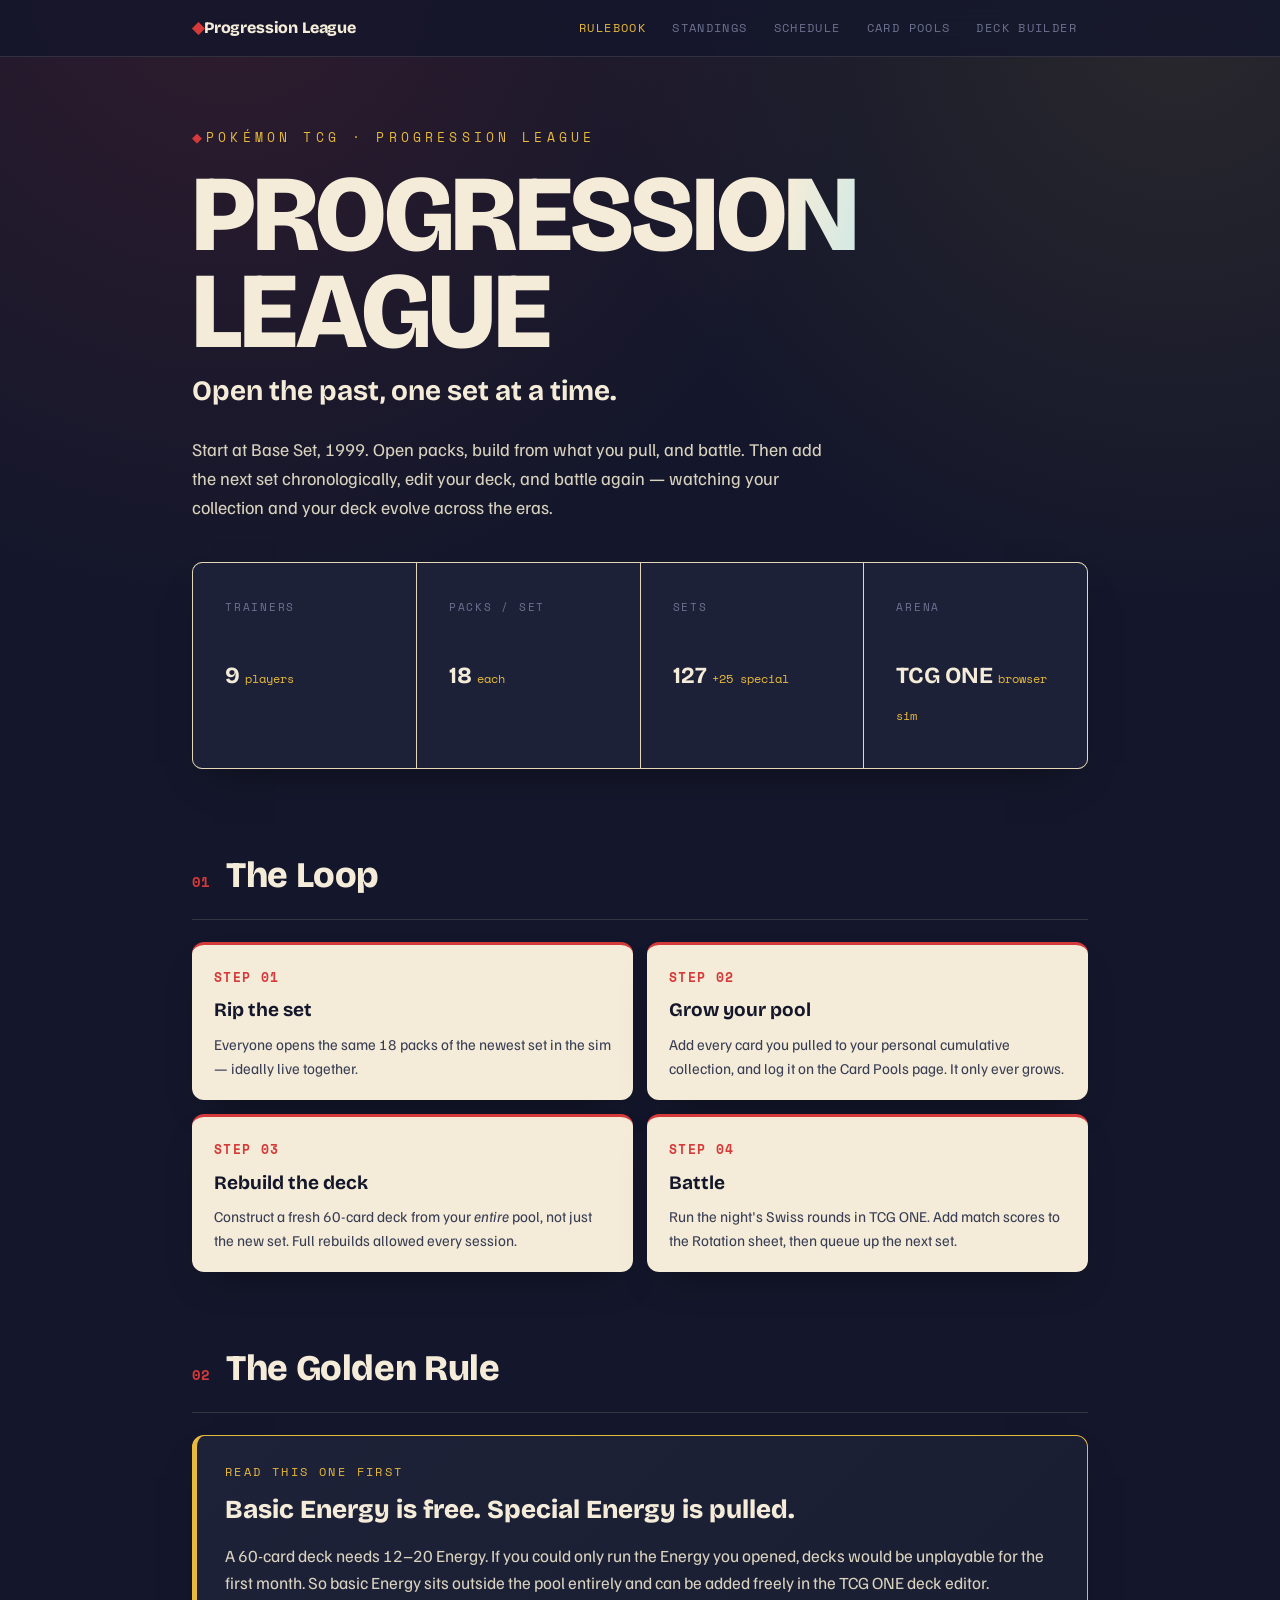
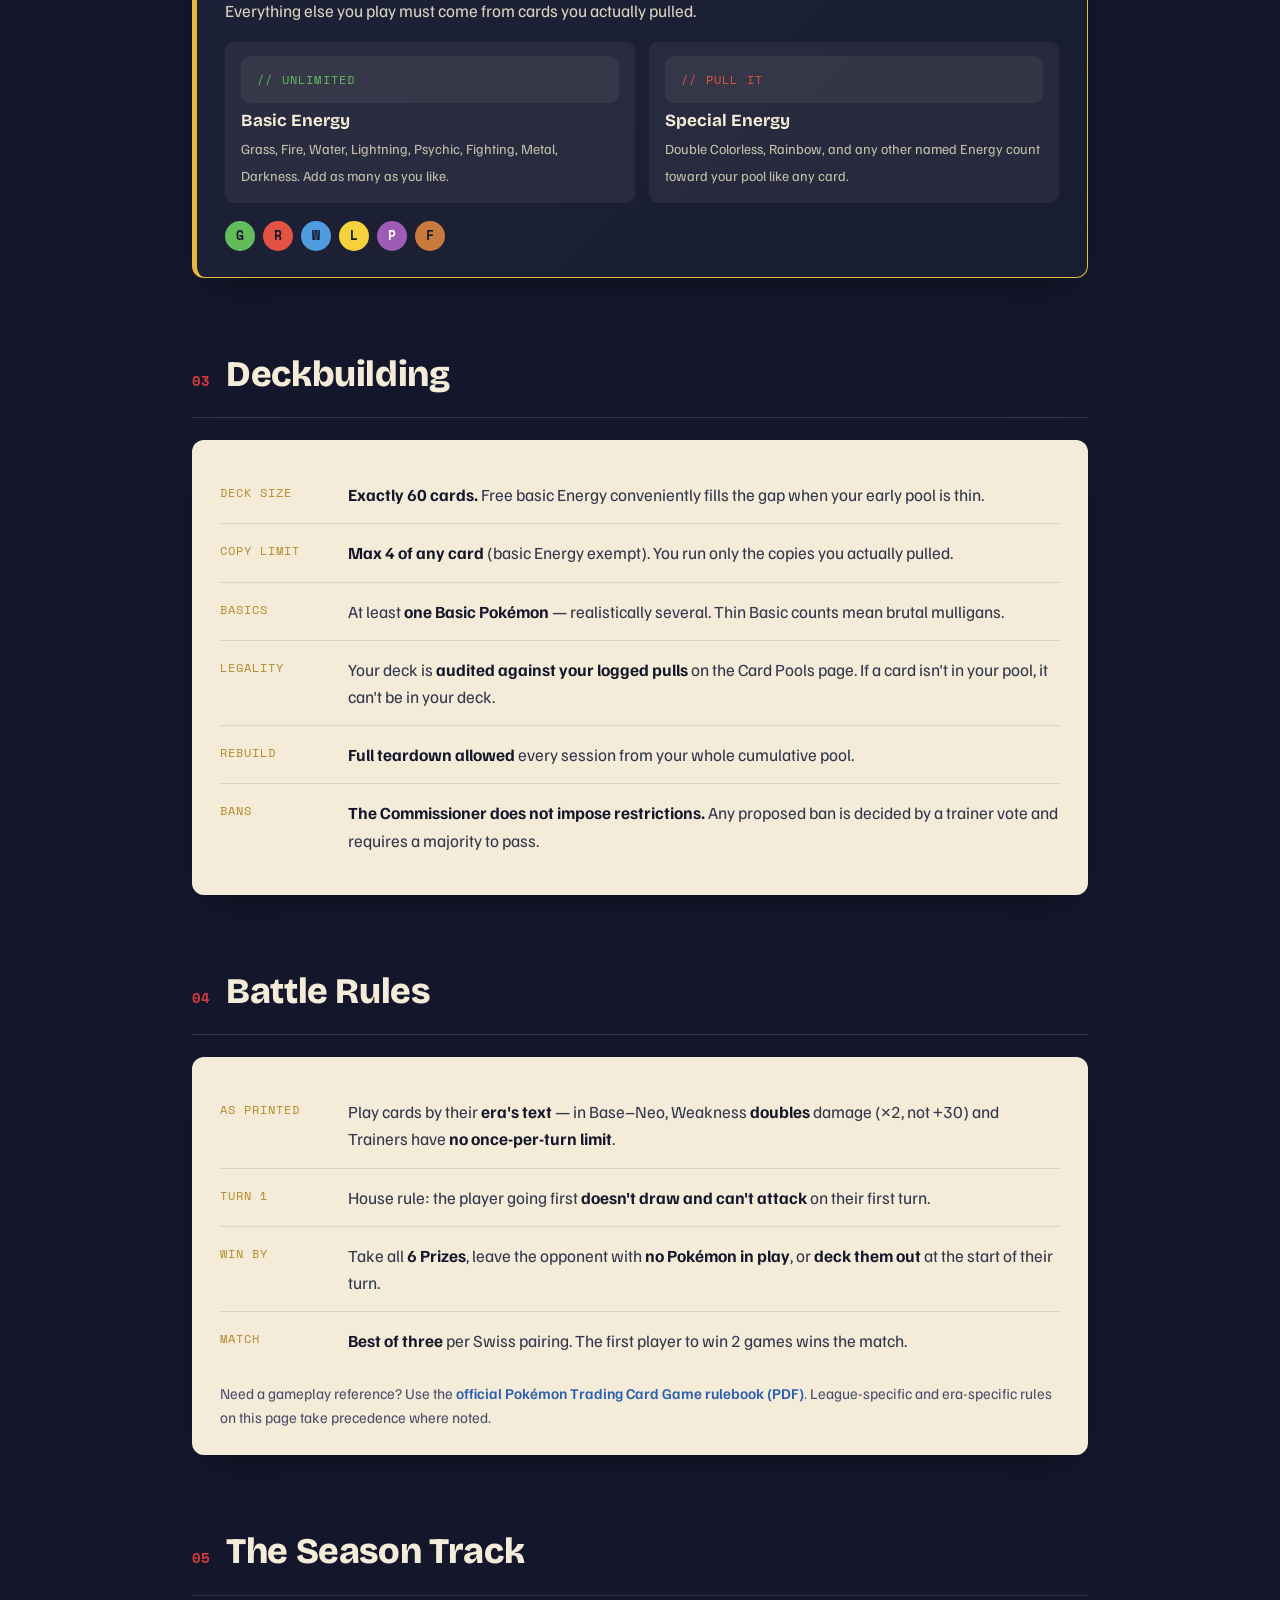
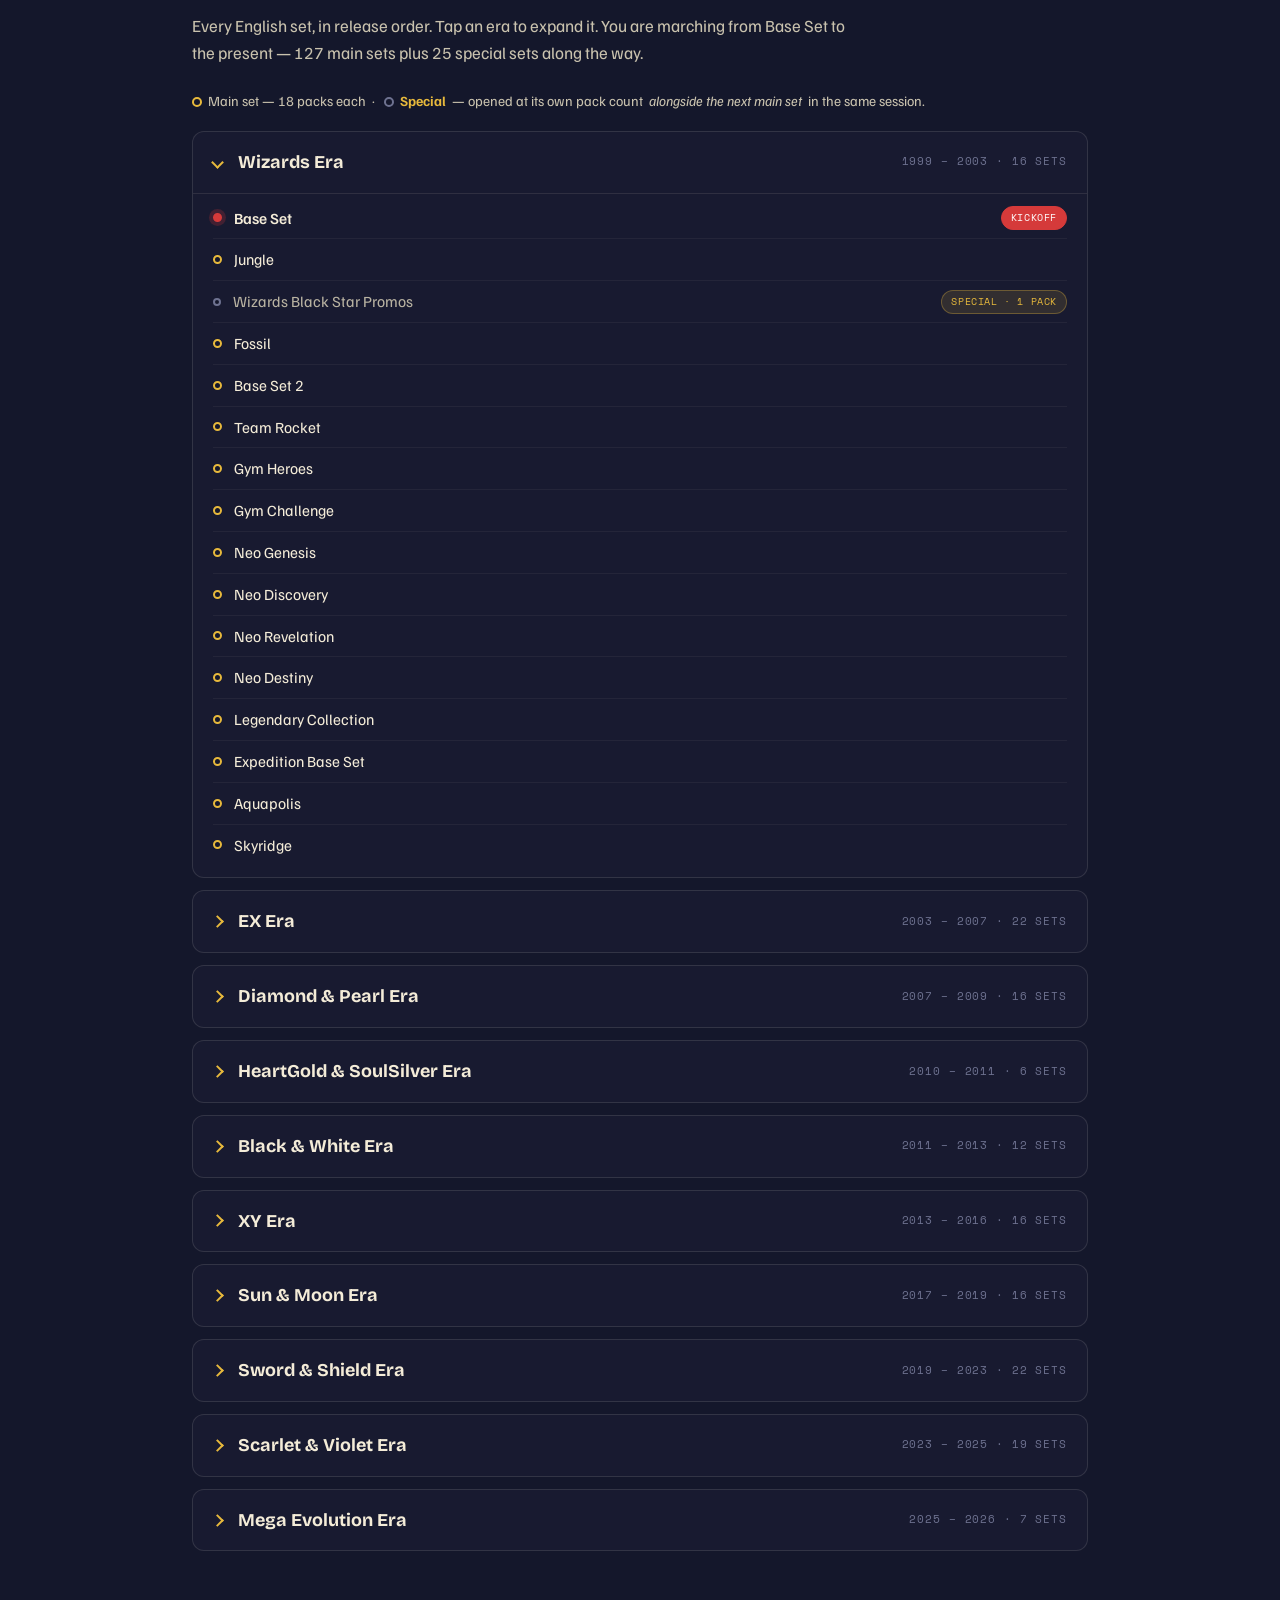
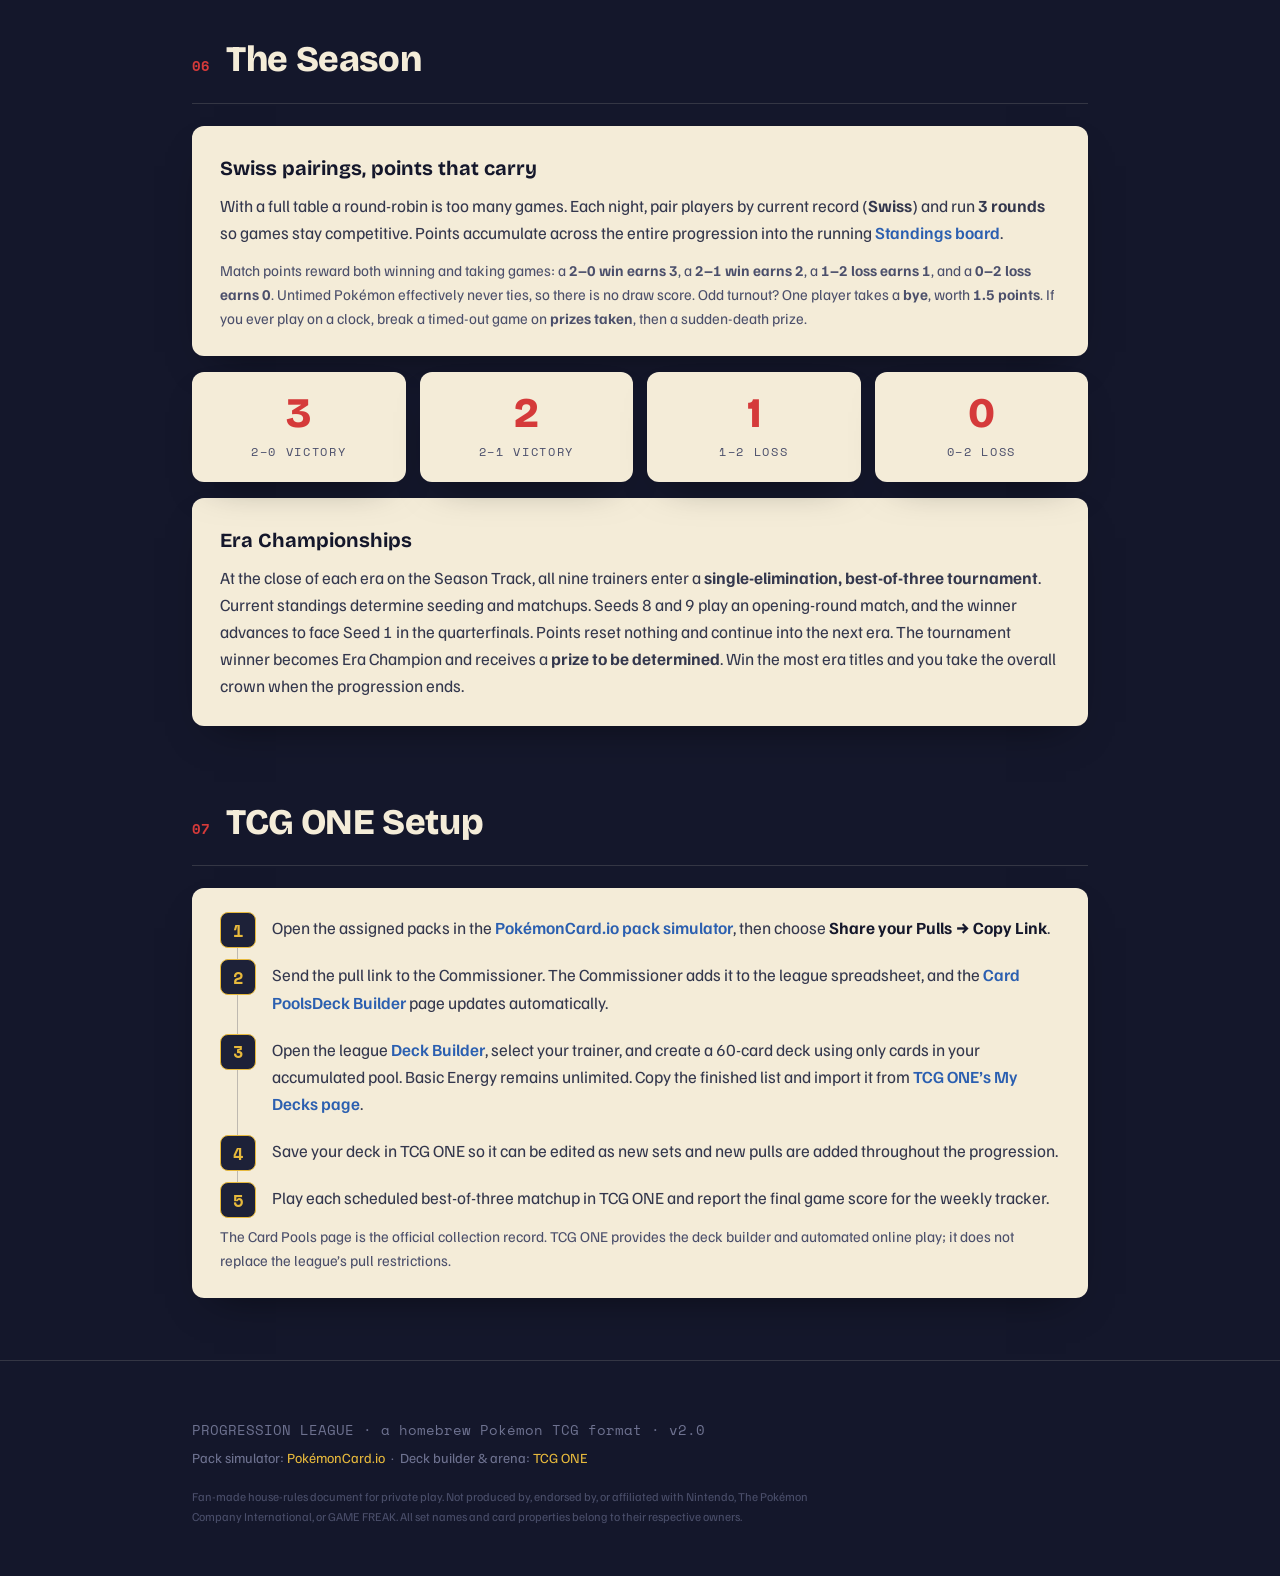
==== commit e50d01b1: "Revert "Add files via upload" This reverts commit 7095e02695e16d7ecb3ea5531b81c64fb694c9a3." ====
--- a/index.html
+++ b/index.html
@@ -4,6 +4,7 @@
 <meta charset="UTF-8">
 <meta name="viewport" content="width=device-width, initial-scale=1.0">
 <title>Progression League — Pokémon TCG Rulebook</title>
+<link rel="icon" href="favicon.svg" type="image/svg+xml">
 <link rel="preconnect" href="https://fonts.googleapis.com">
 <link rel="preconnect" href="https://fonts.gstatic.com" crossorigin>
 <link href="https://fonts.googleapis.com/css2?family=Bricolage+Grotesque:opsz,wght@12..96,600;12..96,700;12..96,800&family=Familjen+Grotesk:wght@400;500;600&family=Space+Mono:wght@400;700&display=swap" rel="stylesheet">
@@ -154,8 +155,9 @@
 .howto ol.flow li{color:#33374d}
 
 /* season points */
-.points{display:grid;grid-template-columns:repeat(3,1fr);gap:14px;margin-top:16px}
-@media(max-width:560px){.points{grid-template-columns:1fr}}
+.points{display:grid;grid-template-columns:repeat(4,1fr);gap:14px;margin-top:16px}
+@media(max-width:700px){.points{grid-template-columns:repeat(2,1fr)}}
+@media(max-width:440px){.points{grid-template-columns:1fr}}
 .pt{background:var(--paper);color:var(--ink);border-radius:12px;padding:20px;text-align:center;box-shadow:var(--shadow)}
 .pt .big{font-family:"Bricolage Grotesque",sans-serif;font-weight:800;font-size:42px;color:var(--red);line-height:1}
 .pt .lbl{font-family:"Space Mono",monospace;font-size:12px;letter-spacing:.14em;text-transform:uppercase;color:var(--soft);margin-top:8px}
@@ -203,65 +205,11 @@
 
 @media(prefers-reduced-motion:reduce){h1{animation:none}.chev{transition:none}}
 
-/* live refresh button */
-.refresh{margin-left:12px;font-family:"Space Mono",monospace;font-size:10px;letter-spacing:.1em;text-transform:uppercase;color:var(--gold);background:transparent;border:1px solid rgba(231,185,60,.4);border-radius:20px;padding:4px 11px;cursor:pointer;vertical-align:middle}
-.refresh:hover{background:rgba(231,185,60,.12)}
-
-/* live sync + collapsible trainer pools + card grids */
-.synced{font-family:"Space Mono",monospace;font-size:11px;color:var(--soft-2);margin-top:10px}
-.pool-details{background:var(--paper);color:var(--ink);border-radius:12px;box-shadow:var(--shadow);margin-bottom:14px;overflow:hidden}
-.pool-details>summary{list-style:none;cursor:pointer;padding:18px 22px;display:flex;align-items:center;gap:12px;user-select:none}
-.pool-details>summary::-webkit-details-marker{display:none}
-.pool-details>summary:hover{background:rgba(20,23,43,.04)}
-.pchev{width:9px;height:9px;border-right:2px solid var(--red);border-bottom:2px solid var(--red);transform:rotate(-45deg);transition:transform .2s;flex:none}
-.pool-details[open]>summary .pchev{transform:rotate(45deg)}
-.pname{font-family:"Bricolage Grotesque",sans-serif;font-weight:700;font-size:20px;color:var(--ink)}
-.pmeta{font-family:"Space Mono",monospace;font-size:11px;letter-spacing:.08em;text-transform:uppercase;color:var(--soft-2);margin-left:auto;text-align:right}
-.pool-body{padding:2px 22px 20px}
-.setblock{margin-top:16px}
-.setblock:first-child{margin-top:6px}
-.setblock h4{font-family:"Bricolage Grotesque",sans-serif;font-size:15px;margin:0 0 10px;color:var(--ink);display:flex;align-items:center;gap:10px;flex-wrap:wrap}
-.setblock h4 .sub{font-family:"Space Mono",monospace;font-size:11px;color:var(--soft);font-weight:400;letter-spacing:.04em;text-transform:uppercase}
-.setblock h4 a{font-family:"Space Mono",monospace;font-size:11px;color:#2b5fb0;text-decoration:none}
-.setblock h4 a:hover{text-decoration:underline}
-.cardgrid{display:grid;grid-template-columns:repeat(auto-fill,minmax(66px,1fr));gap:8px}
-.carditem{position:relative;display:block;border-radius:5px;overflow:hidden;line-height:0;box-shadow:0 2px 6px -2px rgba(0,0,0,.4)}
-.carditem img{width:100%;height:auto;display:block;border-radius:5px}
-.carditem .qty{position:absolute;right:3px;bottom:3px;background:rgba(20,23,43,.92);color:var(--gold);font-family:"Space Mono",monospace;font-size:10px;font-weight:700;padding:1px 6px;border-radius:10px;line-height:1.5}
-.loadingcards{font-family:"Space Mono",monospace;font-size:12px;color:var(--soft);padding:6px 0}
-.fallback{font-family:"Space Mono",monospace;font-size:12px}
-.fallback a{color:#2b5fb0;word-break:break-all}
-.collmeta{font-family:"Space Mono",monospace;font-size:12px;color:var(--soft);margin:4px 0 12px;letter-spacing:.03em}
-.collmeta b{color:var(--ink)}
-
-/* card-pool export buttons */
-.poolbtns{display:flex;gap:8px;margin:2px 0 14px;flex-wrap:wrap}
-.poolbtn{font-family:"Space Mono",monospace;font-size:11px;letter-spacing:.06em;text-transform:uppercase;color:#2b3a66;background:#fff;border:1px solid var(--paper-line);border-radius:7px;padding:6px 12px;cursor:pointer}
-.poolbtn:hover{background:#f3ecd8;border-color:#c9b784}
-.poolbtn:active{transform:translateY(1px)}
-
-/* secret / wheel of fate */
-.wip{display:inline-block;font-family:"Space Mono",monospace;background:var(--red);color:#fff;padding:3px 11px;border-radius:20px;font-size:12px;letter-spacing:.14em;margin-left:12px;vertical-align:middle}
-.gate{max-width:420px;margin:20px auto;background:var(--paper);color:var(--ink);border-radius:12px;padding:28px;box-shadow:var(--shadow);text-align:center}
-.gate h3{font-family:"Bricolage Grotesque",sans-serif;font-weight:700;font-size:20px;margin:0 0 6px;color:var(--ink)}
-.gate input{width:100%;padding:11px 14px;border:1px solid var(--paper-line);border-radius:8px;font-family:"Space Mono",monospace;font-size:15px;background:#fff;color:var(--ink);margin-top:6px}
-.wheelwrap{position:relative;width:min(92vw,460px);margin:8px auto 0}
-#wheel{width:100%;height:auto;display:block;transition:transform 4.6s cubic-bezier(.15,.62,.12,1);transform-origin:50% 50%}
-.pointer{position:absolute;top:-4px;left:50%;transform:translateX(-50%);width:0;height:0;border-left:15px solid transparent;border-right:15px solid transparent;border-top:26px solid var(--gold);filter:drop-shadow(0 2px 3px rgba(0,0,0,.55));z-index:2}
-.spinbtn{display:block;margin:24px auto 0;font-family:"Bricolage Grotesque",sans-serif;font-weight:800;font-size:19px;letter-spacing:.04em;color:#14172B;background:var(--gold);border:none;border-radius:12px;padding:13px 40px;cursor:pointer;box-shadow:var(--shadow)}
-.spinbtn:disabled{opacity:.5;cursor:default}
-.result{max-width:560px;margin:22px auto 0;background:var(--paper);color:var(--ink);border-radius:12px;padding:20px 24px;box-shadow:var(--shadow);text-align:center}
-.result .rlabel{font-family:"Bricolage Grotesque",sans-serif;font-weight:800;font-size:22px;color:var(--red)}
-.wlegend{max-width:640px;margin:26px auto 0}
-.wlegend .wrow{display:flex;align-items:center;gap:12px;padding:9px 0;border-bottom:1px solid rgba(244,236,216,.1);color:#D9D2BE}
-.wlegend .sw{width:15px;height:15px;border-radius:4px;flex:none}
-.wlegend .wpct{margin-left:auto;font-family:"Space Mono",monospace;color:var(--soft-2)}
-
 </style>
 </head>
 <body><nav class="topnav"><div class="inner">
   <a class="brand" href="index.html">Progression League</a>
-  <div class="navlinks"><a href="index.html" class="active">Rulebook</a><a href="standings.html">Standings</a><a href="pools.html">Card Pools</a><a href="secret.html">Secret</a></div>
+  <div class="navlinks"><a href="index.html" class="active">Rulebook</a><a href="standings.html">Standings</a><a href="schedule.html">Schedule</a><a href="pools.html">Card Pools</a><a href="deckbuilder.html">Deck Builder</a></div>
 </div></nav>
 <div class="wrap">
   <header class="hero">
@@ -270,20 +218,20 @@
     <p class="subtitle">Open the past, one set at a time.</p>
     <p class="thesis">Start at Base Set, 1999. Open packs, build from what you pull, and battle. Then add the next set chronologically, edit your deck, and battle again &mdash; watching your collection and your deck evolve across the eras.</p>
     <div class="glance">
-      <div><div class="k">Trainers</div><div class="v">5+ <small>players</small></div></div>
+      <div><div class="k">Trainers</div><div class="v">9 <small>players</small></div></div>
       <div><div class="k">Packs / Set</div><div class="v">18 <small>each</small></div></div>
       <div><div class="k">Sets</div><div class="v">127 <small>+25 special</small></div></div>
-      <div><div class="k">Arena</div><div class="v">TTS <small>tabletop sim</small></div></div>
+      <div><div class="k">Arena</div><div class="v">TCG ONE <small>browser sim</small></div></div>
     </div>
   </header>
 
   <section id="loop">
     <div class="sec-head"><span class="sec-no">01</span><h2>The Loop</h2></div>
     <div class="loop">
-      <div class="step"><div class="n">STEP 01</div><h3>Crack the set</h3><p>Everyone opens the same 18 packs of the newest set in the sim &mdash; ideally live together.</p></div>
+      <div class="step"><div class="n">STEP 01</div><h3>Rip the set</h3><p>Everyone opens the same 18 packs of the newest set in the sim &mdash; ideally live together.</p></div>
       <div class="step"><div class="n">STEP 02</div><h3>Grow your pool</h3><p>Add every card you pulled to your personal cumulative collection, and log it on the Card Pools page. It only ever grows.</p></div>
       <div class="step"><div class="n">STEP 03</div><h3>Rebuild the deck</h3><p>Construct a fresh 60-card deck from your <em>entire</em> pool, not just the new set. Full rebuilds allowed every session.</p></div>
-      <div class="step"><div class="n">STEP 04</div><h3>Battle</h3><p>Run the night's Swiss rounds in TTS. Log results to the Standings board, then queue up the next set.</p></div>
+      <div class="step"><div class="n">STEP 04</div><h3>Battle</h3><p>Run the night's Swiss rounds in TCG ONE. Add match scores to the Rotation sheet, then queue up the next set.</p></div>
     </div>
   </section>
 
@@ -292,7 +240,7 @@
     <div class="golden">
       <p class="tag">Read this one first</p>
       <h3>Basic Energy is free. Special Energy is pulled.</h3>
-      <p>A 60-card deck needs 12&ndash;20 Energy. If you could only run the Energy you opened, decks would be unplayable for the first month. So basic Energy sits outside the pool entirely &mdash; and in TTS you just spawn it from the card database. Everything else you play must come from cards you actually pulled.</p>
+      <p>A 60-card deck needs 12&ndash;20 Energy. If you could only run the Energy you opened, decks would be unplayable for the first month. So basic Energy sits outside the pool entirely and can be added freely in the TCG ONE deck editor. Everything else you play must come from cards you actually pulled.</p>
       <div class="rule-pair">
         <div><div class="yes">// UNLIMITED</div><b>Basic Energy</b><span>Grass, Fire, Water, Lightning, Psychic, Fighting, Metal, Darkness. Add as many as you like.</span></div>
         <div><div class="no">// PULL IT</div><b>Special Energy</b><span>Double Colorless, Rainbow, and any other named Energy count toward your pool like any card.</span></div>
@@ -317,7 +265,7 @@
         <li><span class="lbl">Basics</span><span class="txt">At least <b>one Basic Pok&eacute;mon</b> &mdash; realistically several. Thin Basic counts mean brutal mulligans.</span></li>
         <li><span class="lbl">Legality</span><span class="txt">Your deck is <b>audited against your logged pulls</b> on the Card Pools page. If a card isn't in your pool, it can't be in your deck.</span></li>
         <li><span class="lbl">Rebuild</span><span class="txt"><b>Full teardown allowed</b> every session from your whole cumulative pool.</span></li>
-        <li><span class="lbl">Bans</span><span class="txt"><b>Start with none.</b> The Commissioner adds restrictions only if something dominates.</span></li>
+        <li><span class="lbl">Bans</span><span class="txt"><b>The Commissioner does not impose restrictions.</b> Any proposed ban is decided by a trainer vote and requires a majority to pass.</span></li>
       </ul>
     </div>
   </section>
@@ -329,8 +277,9 @@
         <li><span class="lbl">As printed</span><span class="txt">Play cards by their <b>era's text</b> &mdash; in Base&ndash;Neo, Weakness <b>doubles</b> damage (&times;2, not +30) and Trainers have <b>no once-per-turn limit</b>.</span></li>
         <li><span class="lbl">Turn 1</span><span class="txt">House rule: the player going first <b>doesn't draw and can't attack</b> on their first turn.</span></li>
         <li><span class="lbl">Win by</span><span class="txt">Take all <b>6 Prizes</b>, leave the opponent with <b>no Pok&eacute;mon in play</b>, or <b>deck them out</b> at the start of their turn.</span></li>
-        <li><span class="lbl">Match</span><span class="txt"><b>Best of one</b> per Swiss pairing to keep nights moving. Bump to Bo3 for era-championship finals.</span></li>
+        <li><span class="lbl">Match</span><span class="txt"><b>Best of three</b> per Swiss pairing. The first player to win 2 games wins the match.</span></li>
       </ul>
+      <p class="note">Need a gameplay reference? Use the <a href="https://www.pokemon.com/static-assets/content-assets/cms2/pdf/trading-card-game/rulebook/pbl_rulebook_en.pdf" target="_blank" rel="noopener">official Pok&eacute;mon Trading Card Game rulebook (PDF)</a>. League-specific and era-specific rules on this page take precedence where noted.</p>
     </div>
   </section>
 
@@ -472,7 +421,7 @@
 <div class="trow"><span class="dot"></span><span class="tname">Cosmic Eclipse</span></div>
 </div></details>
 <details class="era">
-<summary><span class="chev"></span><span class="era-name">Sword &amp; Shield Era</span><span class="era-meta">2019 – 2023 · 24 sets</span></summary>
+<summary><span class="chev"></span><span class="era-name">Sword &amp; Shield Era</span><span class="era-meta">2019 – 2023 · 22 sets</span></summary>
 <div class="sets">
 <div class="trow special"><span class="dot"></span><span class="tname">SWSH Black Star Promos</span><span class="badge">Special · 1 pack</span></div>
 <div class="trow"><span class="dot"></span><span class="tname">Sword &amp; Shield</span></div>
@@ -500,7 +449,7 @@
 <div class="trow"><span class="dot"></span><span class="tname">Crown Zenith</span></div>
 </div></details>
 <details class="era">
-<summary><span class="chev"></span><span class="era-name">Scarlet &amp; Violet Era</span><span class="era-meta">2023 – 2025 · 17 sets</span></summary>
+<summary><span class="chev"></span><span class="era-name">Scarlet &amp; Violet Era</span><span class="era-meta">2023 – 2025 · 19 sets</span></summary>
 <div class="sets">
 <div class="trow special"><span class="dot"></span><span class="tname">Scarlet &amp; Violet Black Star Promos</span><span class="badge">Special · 1 pack</span></div>
 <div class="trow"><span class="dot"></span><span class="tname">Scarlet &amp; Violet</span></div>
@@ -539,36 +488,37 @@
     <div class="card">
       <h3>Swiss pairings, points that carry</h3>
       <p>With a full table a round-robin is too many games. Each night, pair players by current record (<b>Swiss</b>) and run <b>3 rounds</b> so games stay competitive. Points accumulate across the entire progression into the running <a href="standings.html">Standings board</a>.</p>
-      <p class="note">A <b>win is 3 points, a loss 0</b>. Untimed Pok&eacute;mon effectively never ties, so there's no draw score. Odd turnout? One player takes a <b>bye</b> each round, counted as a win. If you ever play on a clock, break a timed-out game on <b>prizes taken</b>, then a sudden-death prize.</p>
+      <p class="note">Match points reward both winning and taking games: a <b>2&ndash;0 win earns 3</b>, a <b>2&ndash;1 win earns 2</b>, a <b>1&ndash;2 loss earns 1</b>, and a <b>0&ndash;2 loss earns 0</b>. Untimed Pok&eacute;mon effectively never ties, so there is no draw score. Odd turnout? One player takes a <b>bye</b>, worth <b>1.5 points</b>. If you ever play on a clock, break a timed-out game on <b>prizes taken</b>, then a sudden-death prize.</p>
     </div>
     <div class="points">
-      <div class="pt"><div class="big">3</div><div class="lbl">Win</div></div>
-      <div class="pt"><div class="big">0</div><div class="lbl">Loss</div></div>
-      <div class="pt"><div class="big">B</div><div class="lbl">Bye = Win</div></div>
+      <div class="pt"><div class="big">3</div><div class="lbl">2&ndash;0 Victory</div></div>
+      <div class="pt"><div class="big">2</div><div class="lbl">2&ndash;1 Victory</div></div>
+      <div class="pt"><div class="big">1</div><div class="lbl">1&ndash;2 Loss</div></div>
+      <div class="pt"><div class="big">0</div><div class="lbl">0&ndash;2 Loss</div></div>
     </div>
     <div class="card" style="margin-top:16px">
       <h3>Era Championships</h3>
-      <p>At the close of each era on the Season Track, the <b>top two on points play a Bo3 final</b> for that era's title. Reset nothing; points roll onward. Win the most era titles and you take the overall crown when the progression ends.</p>
-    </div>
-  </section>
-
-  <section id="tts">
-    <div class="sec-head"><span class="sec-no">07</span><h2>Tabletop Simulator Setup</h2></div>
-    <div class="card">
+      <p>At the close of each era on the Season Track, all nine trainers enter a <b>single-elimination, best-of-three tournament</b>. Current standings determine seeding and matchups. Seeds 8 and 9 play an opening-round match, and the winner advances to face Seed 1 in the quarterfinals. Points reset nothing and continue into the next era. The tournament winner becomes Era Champion and receives a <b>prize to be determined</b>. Win the most era titles and you take the overall crown when the progression ends.</p>
+    </div>
+  </section>
+
+  <section id="tcgone">
+    <div class="sec-head"><span class="sec-no">07</span><h2>TCG ONE Setup</h2></div>
+    <div class="card howto">
       <ol class="flow">
-        <li>In the sim, select the newest set, set quantity to <b>18</b> (plus any <b>Special</b> sets due this session at their pack count), and Auto&nbsp;Open. Then hit <b>Export &rarr; TTS</b>.</li>
-        <li>In Tabletop Simulator, load a maintained Pok&eacute;mon TCG mod &mdash; <b>Pepperoni's table</b> is the actively-updated one with the full card database and a decklist-import tablet.</li>
-        <li>Keep one <b>saved object as your personal collection</b>. Each session, add the packs you just exported to it &mdash; that's your growing pool.</li>
-        <li>Build your <b>60-card deck</b> from your collection, spawning unlimited <b>basic Energy</b> straight from the mod's database.</li>
-        <li>Sit in your player color, set up, and battle. Save your deck as an object so next session you can tweak instead of rebuild from scratch.</li>
+        <li>Open the assigned packs in the <a href="https://pokemoncard.io/pack-sim" target="_blank" rel="noopener">Pok&eacute;monCard.io pack simulator</a>, then choose <b>Share your Pulls &rarr; Copy Link</b>.</li>
+        <li>Send the pull link to the Commissioner. The Commissioner adds it to the league spreadsheet, and the <a href="pools.html">Card Pools</a><a href="deckbuilder.html">Deck Builder</a> page updates automatically.</li>
+        <li>Open the league <a href="deckbuilder.html">Deck Builder</a>, select your trainer, and create a 60-card deck using only cards in your accumulated pool. Basic Energy remains unlimited. Copy the finished list and import it from <a href="https://tcg.one/decks/mine" target="_blank" rel="noopener">TCG ONE&rsquo;s My Decks page</a>.</li>
+        <li>Save your deck in TCG ONE so it can be edited as new sets and new pulls are added throughout the progression.</li>
+        <li>Play each scheduled best-of-three matchup in TCG ONE and report the final game score for the weekly tracker.</li>
       </ol>
-      <p class="note">Lighter alternatives if TTS is fussy for someone: the sim's own on-site <b>Play</b> table, or the browser-based <b>ptcgsim.online</b>.</p>
+      <p class="note">The Card Pools page is the official collection record. TCG ONE provides the deck builder and automated online play; it does not replace the league&rsquo;s pull restrictions.</p>
     </div>
   </section>
 </div>
 <footer><div class="wrap">
   <p class="mono">PROGRESSION LEAGUE · a homebrew Pok&eacute;mon TCG format · v2.0</p>
-  <p>Simulator: <a href="https://pokemoncard.io/pack-sim">pokemoncard.io/pack-sim</a> &nbsp;·&nbsp; Arena: Tabletop Simulator</p>
+  <p>Pack simulator: <a href="https://pokemoncard.io/pack-sim">Pok&eacute;monCard.io</a> &nbsp;·&nbsp; Deck builder &amp; arena: <a href="https://tcg.one/">TCG ONE</a></p>
   <p class="disc">Fan-made house-rules document for private play. Not produced by, endorsed by, or affiliated with Nintendo, The Pok&eacute;mon Company International, or GAME FREAK. All set names and card properties belong to their respective owners.</p>
 </div></footer>
-</body></html>+</body></html>
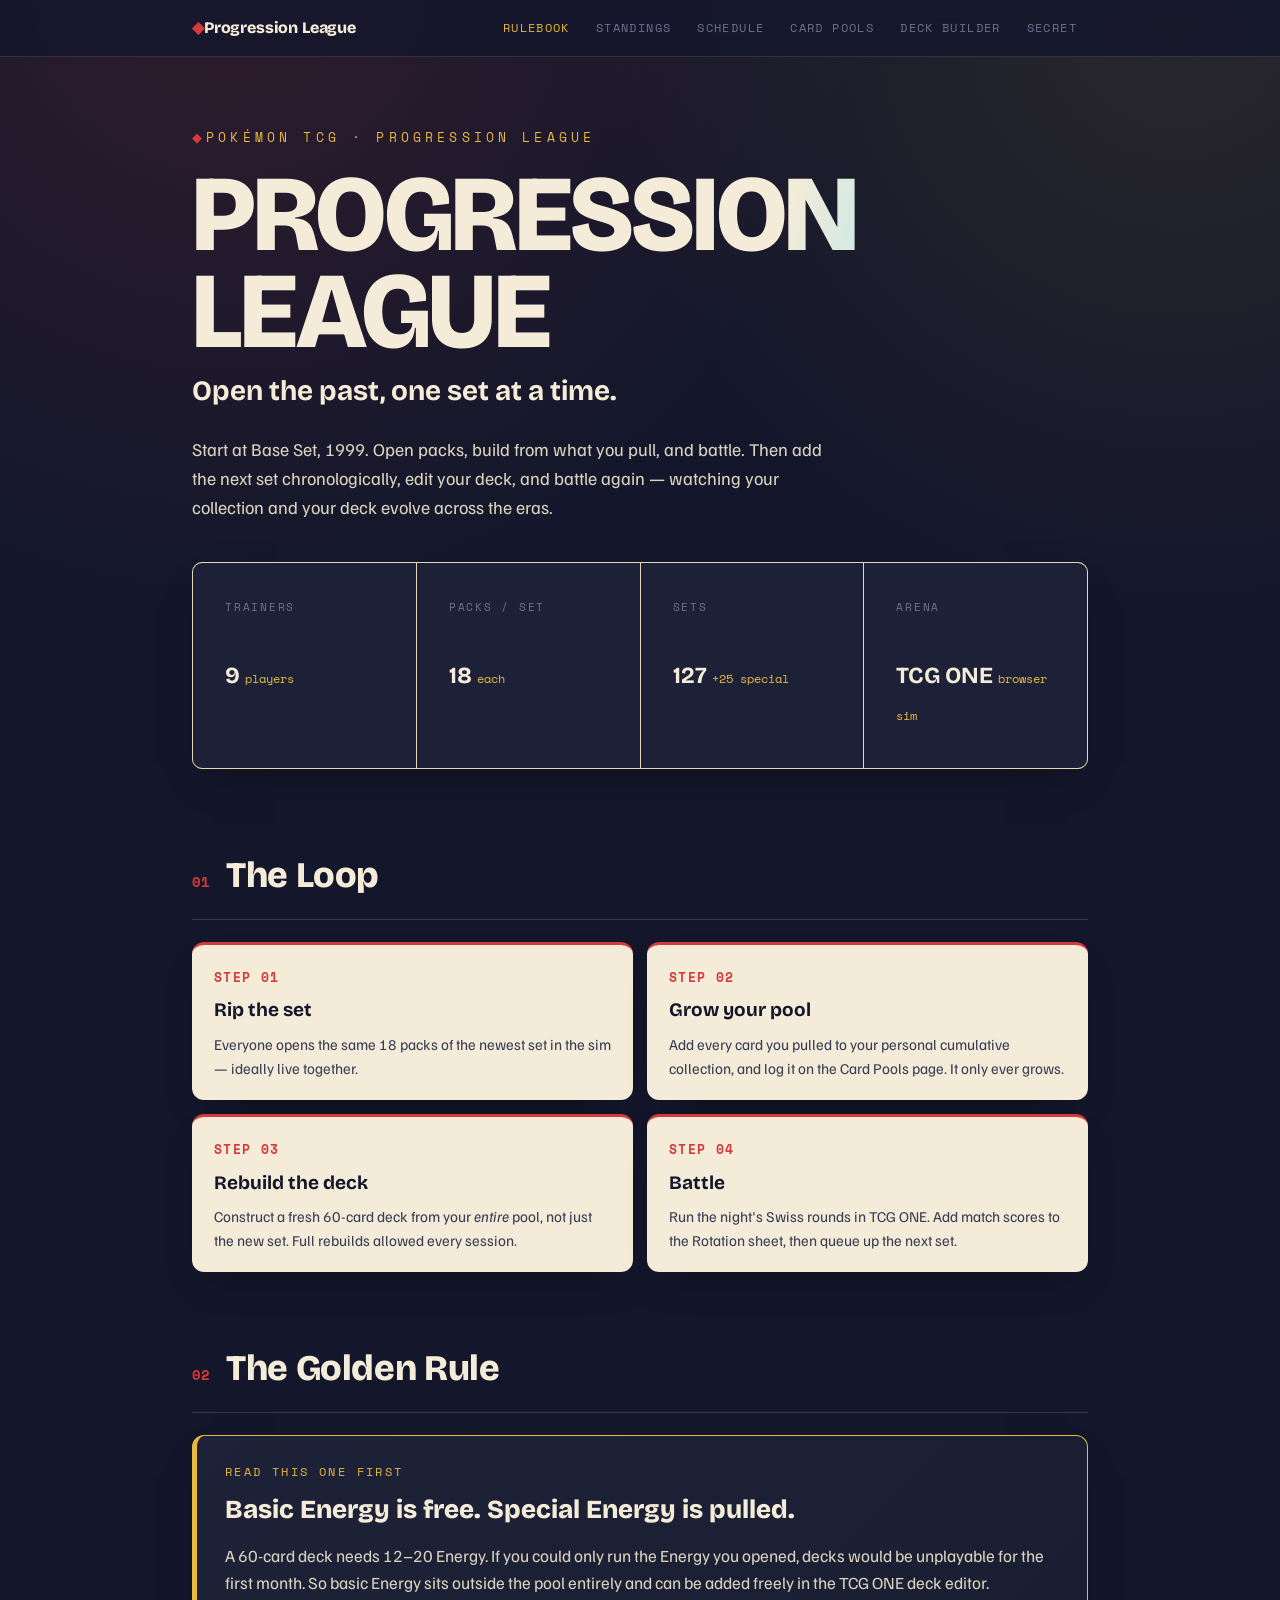
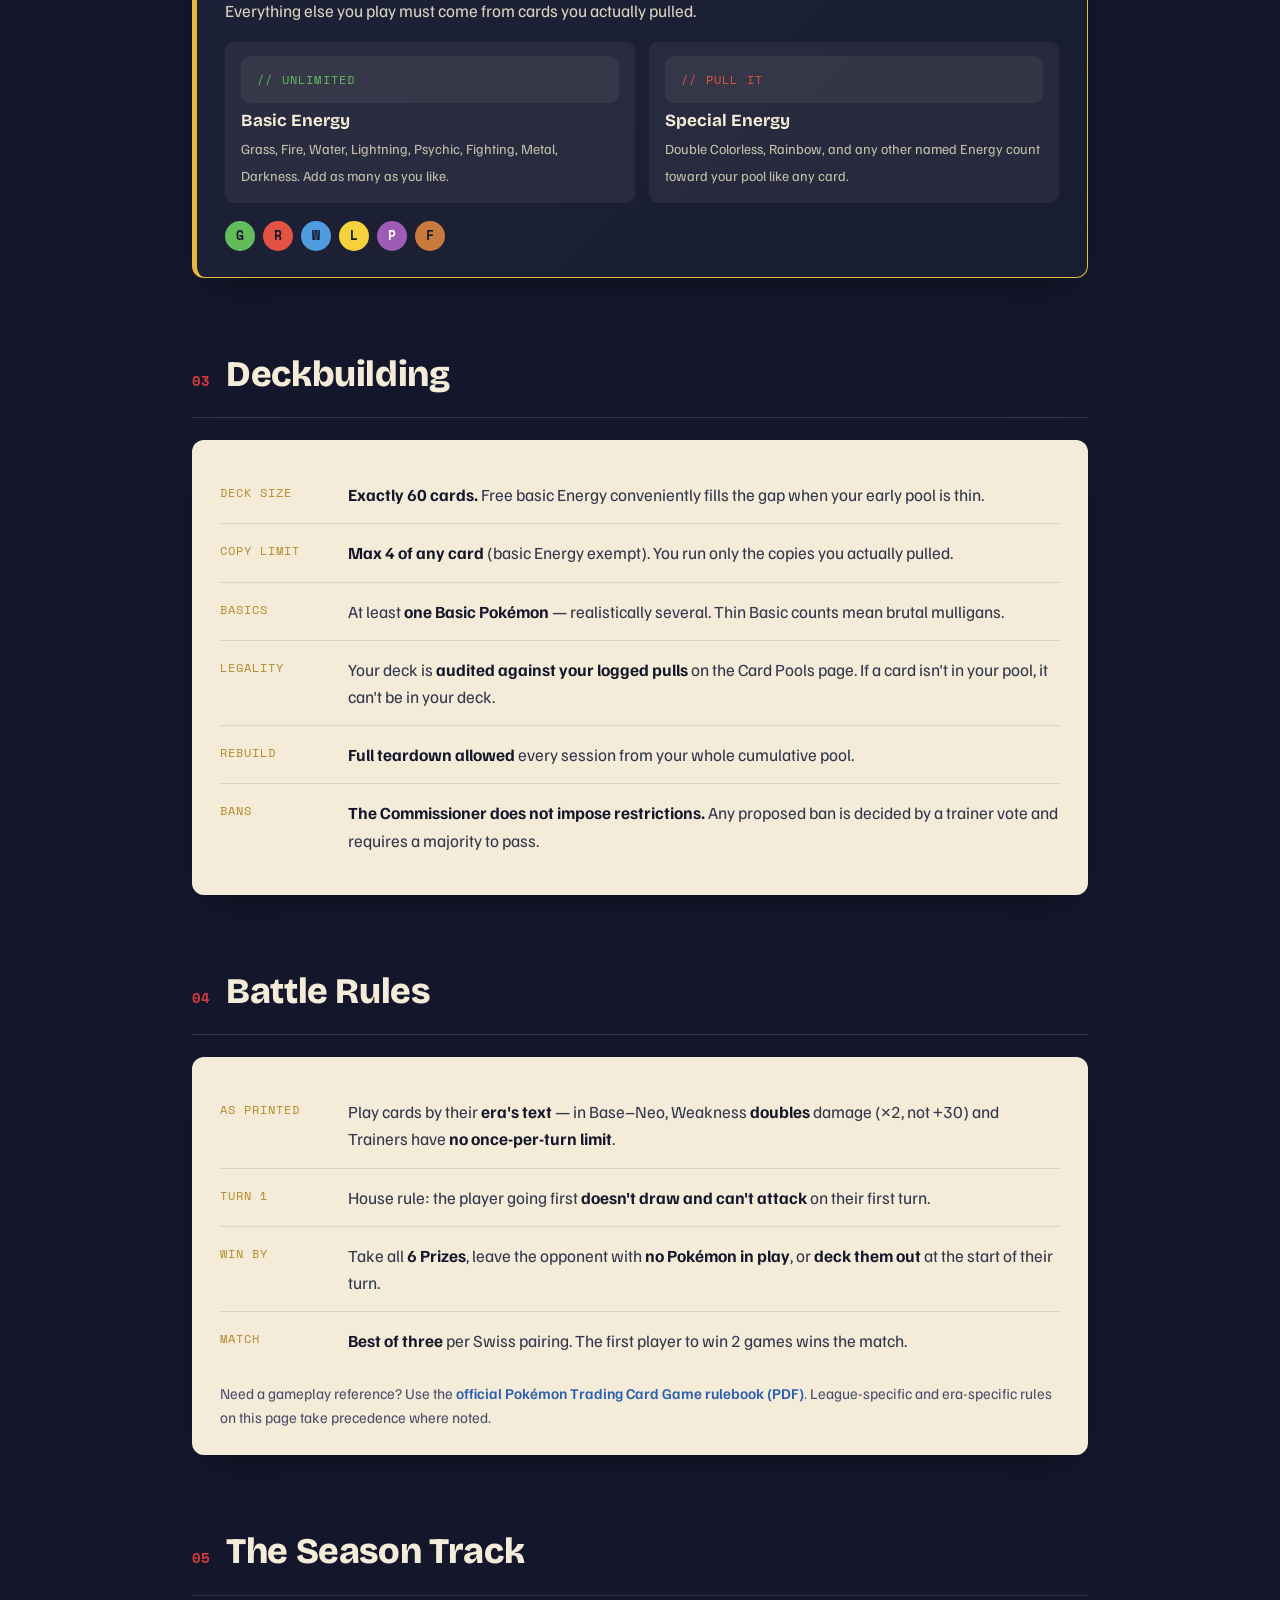
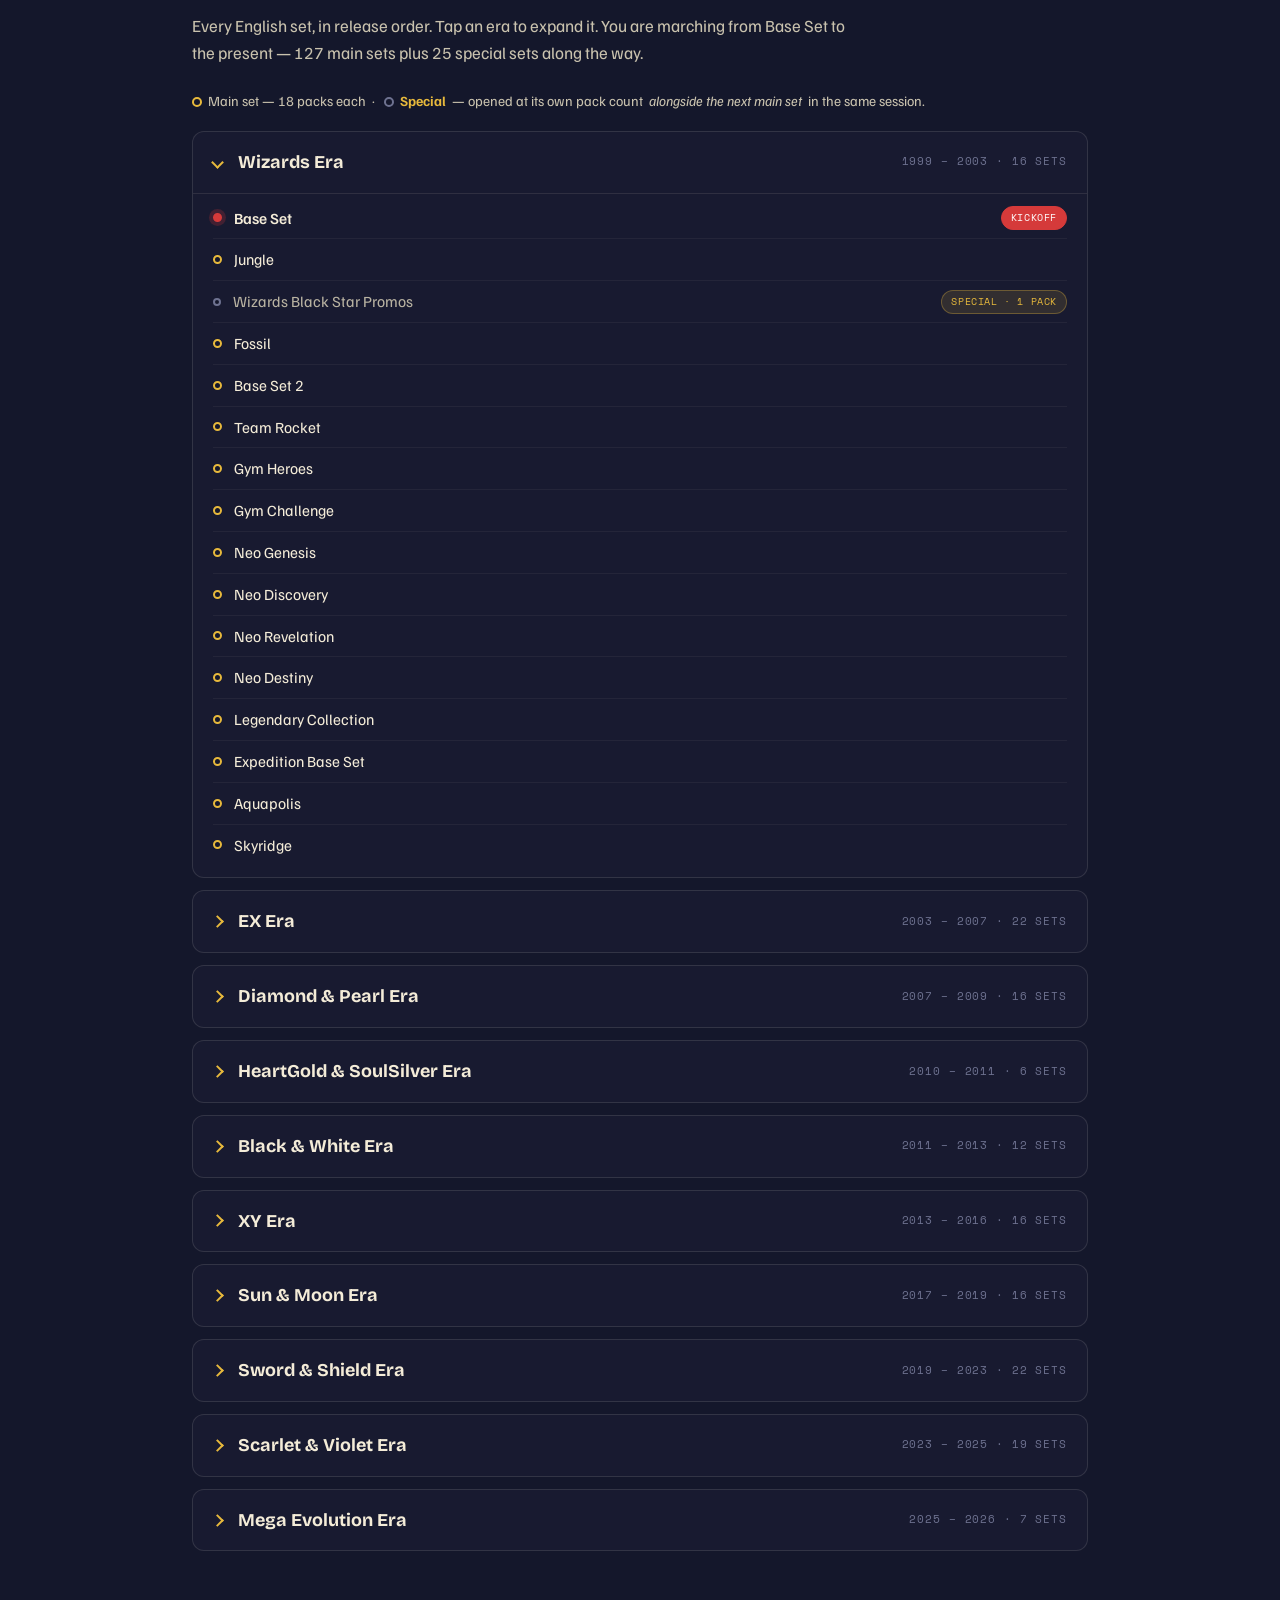
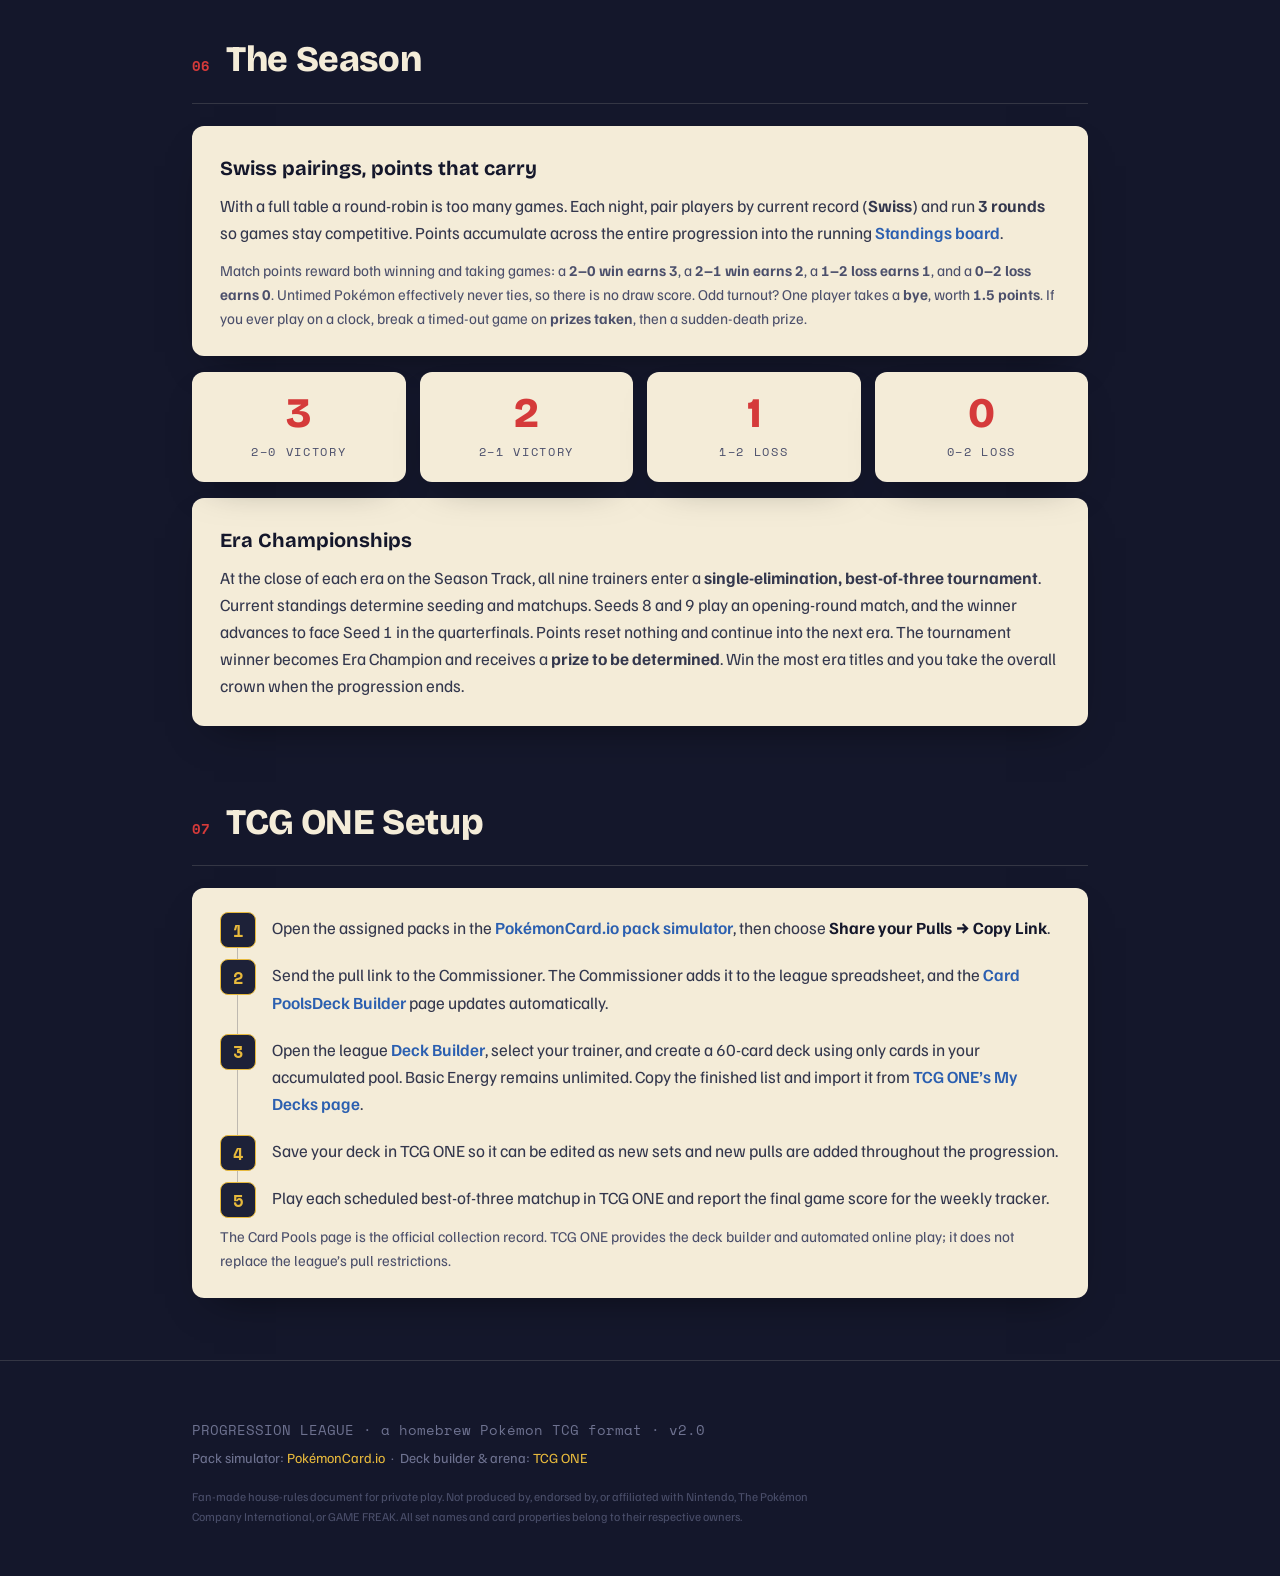
==== commit 3eb1e954: "Add password-gated SECRET wheel with spreadsheet-configurable chances" ====
--- a/index.html
+++ b/index.html
@@ -209,7 +209,7 @@
 </head>
 <body><nav class="topnav"><div class="inner">
   <a class="brand" href="index.html">Progression League</a>
-  <div class="navlinks"><a href="index.html" class="active">Rulebook</a><a href="standings.html">Standings</a><a href="schedule.html">Schedule</a><a href="pools.html">Card Pools</a><a href="deckbuilder.html">Deck Builder</a></div>
+  <div class="navlinks"><a href="index.html" class="active">Rulebook</a><a href="standings.html">Standings</a><a href="schedule.html">Schedule</a><a href="pools.html">Card Pools</a><a href="deckbuilder.html">Deck Builder</a><a href="secret.html">SECRET</a></div>
 </div></nav>
 <div class="wrap">
   <header class="hero">
@@ -522,3 +522,4 @@
   <p class="disc">Fan-made house-rules document for private play. Not produced by, endorsed by, or affiliated with Nintendo, The Pok&eacute;mon Company International, or GAME FREAK. All set names and card properties belong to their respective owners.</p>
 </div></footer>
 </body></html>
+
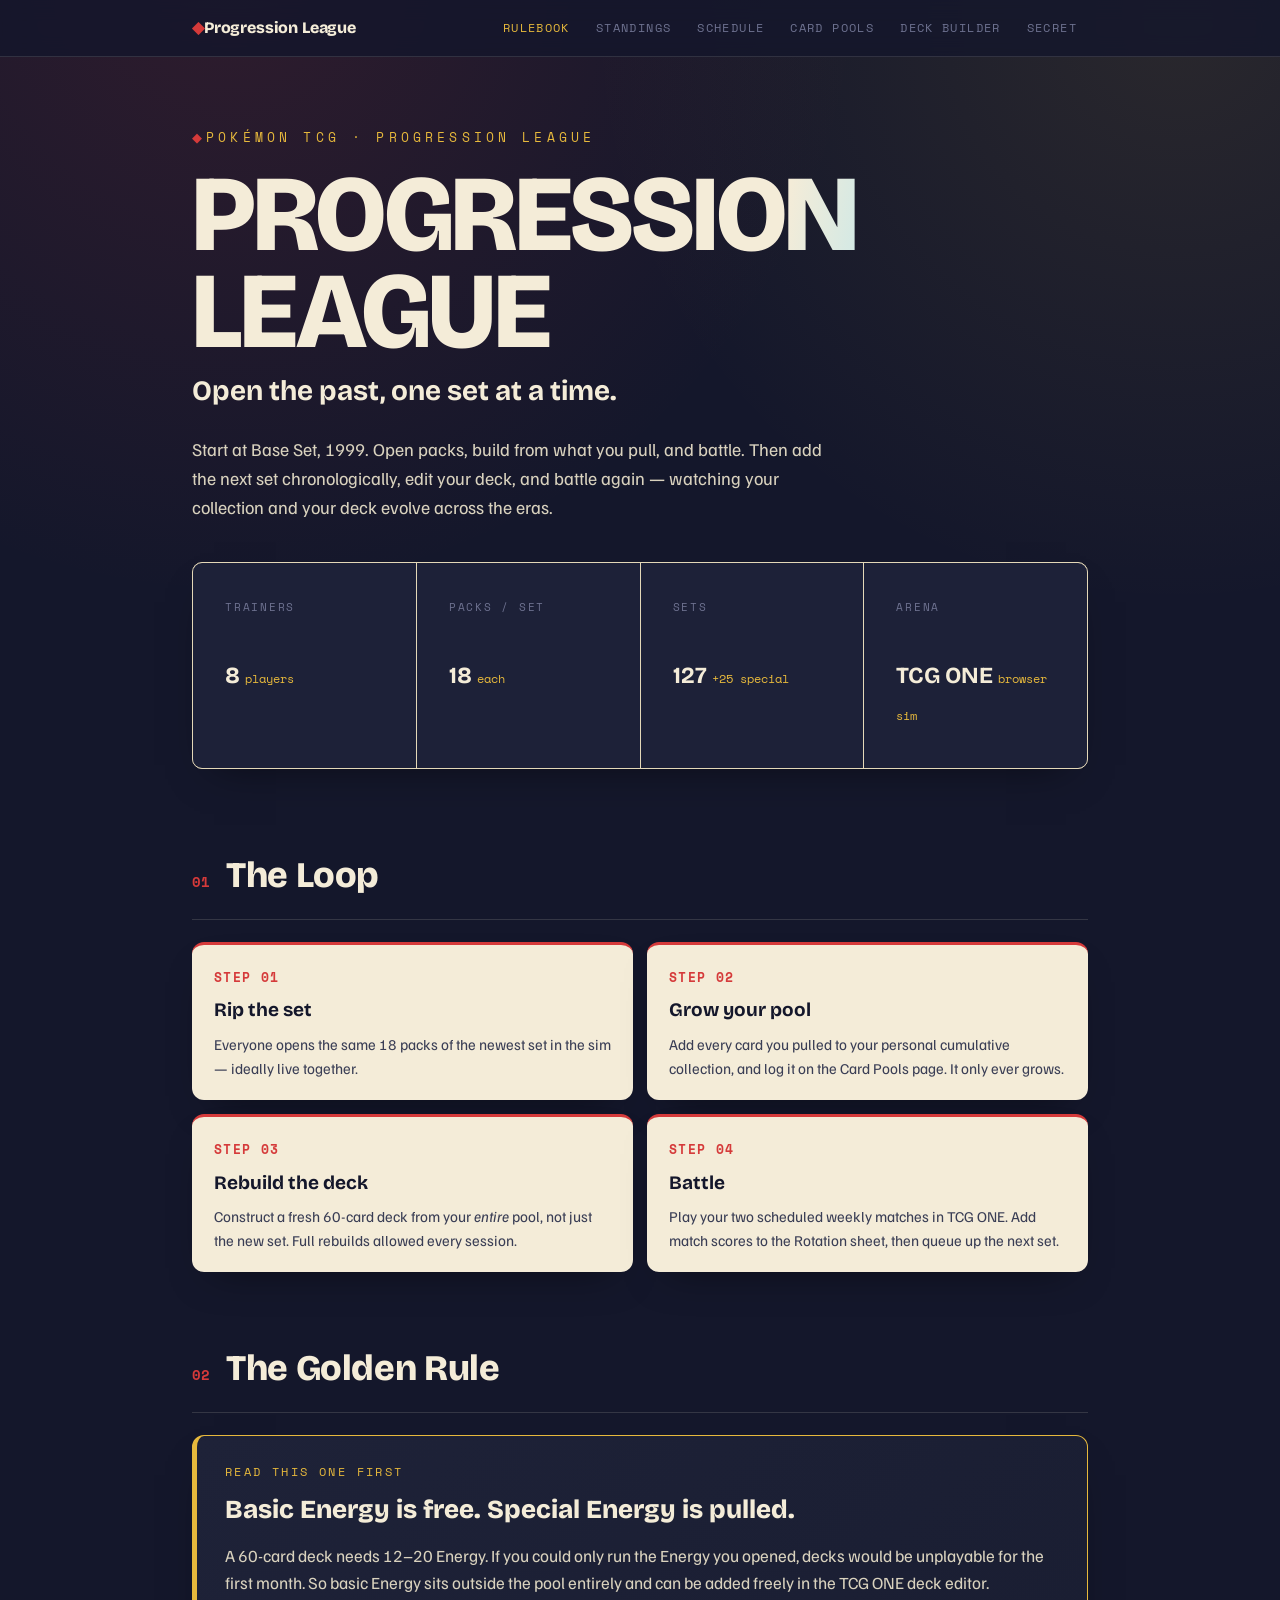
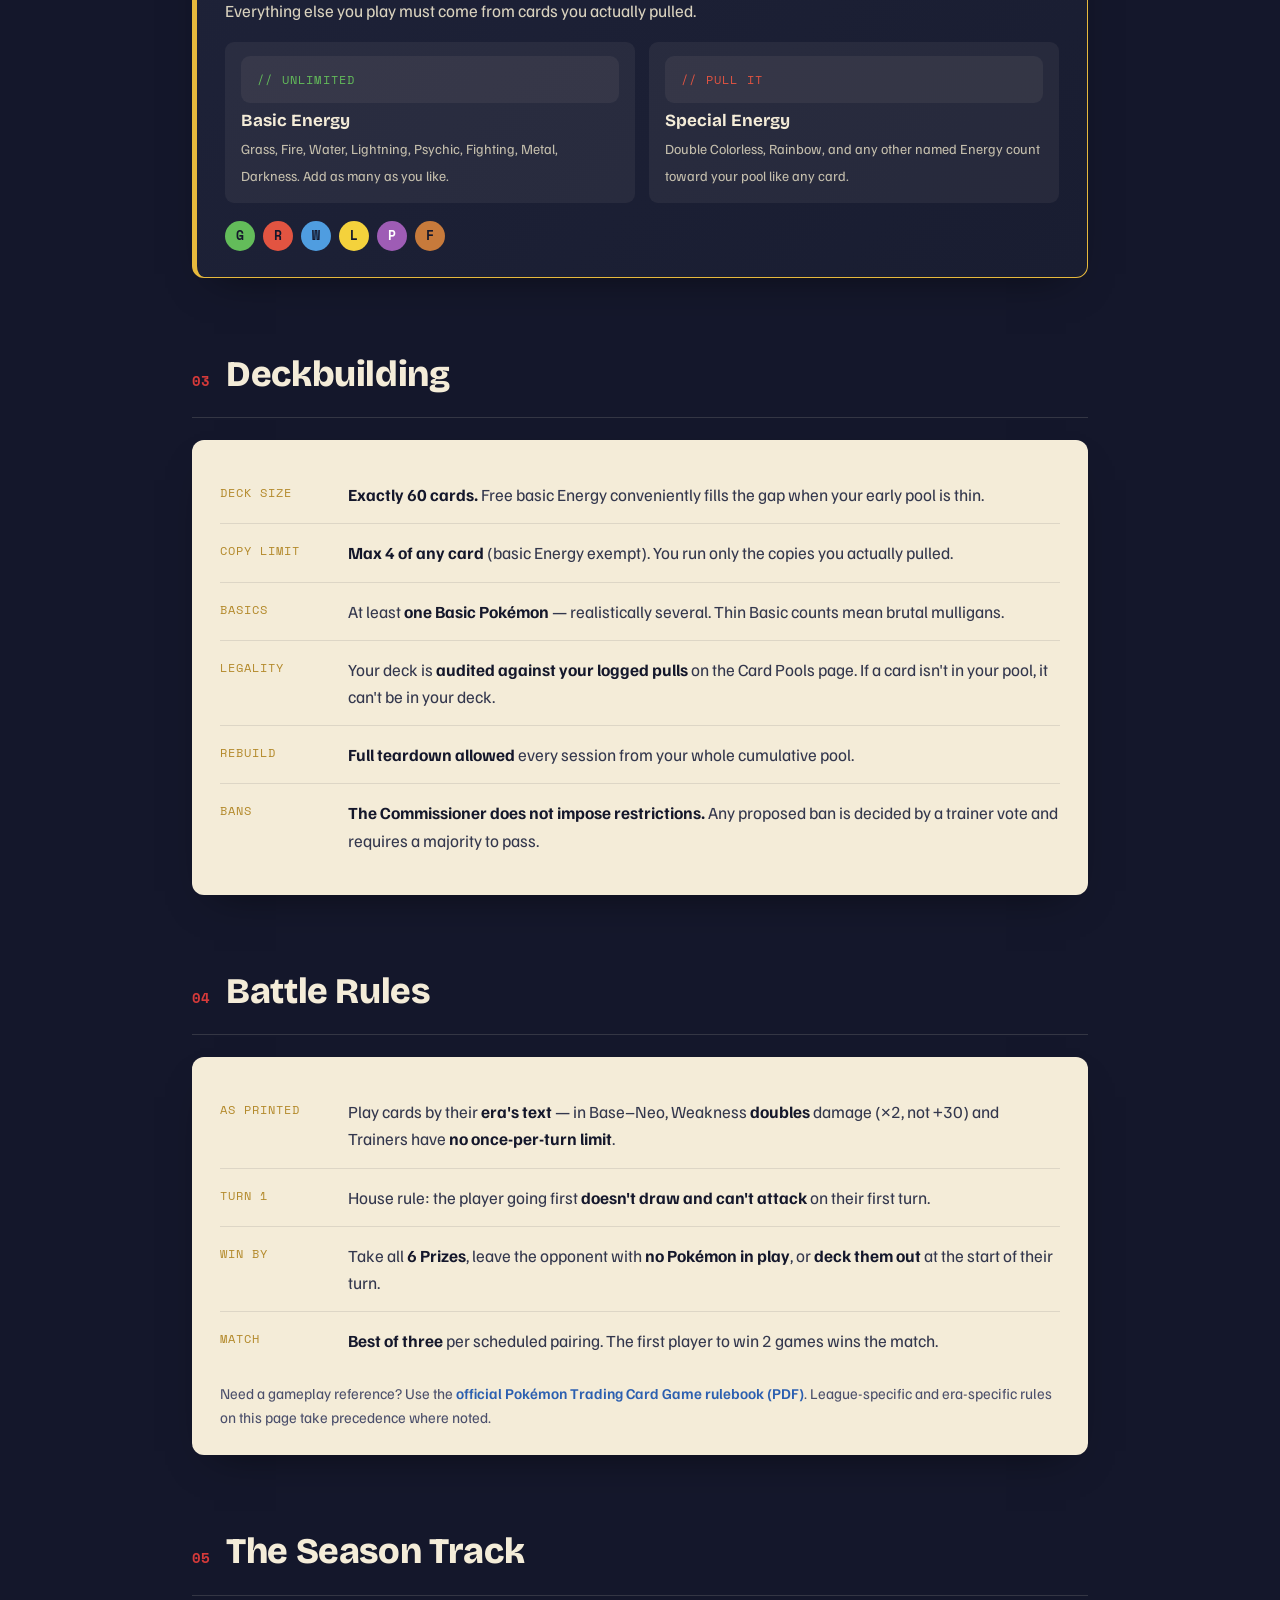
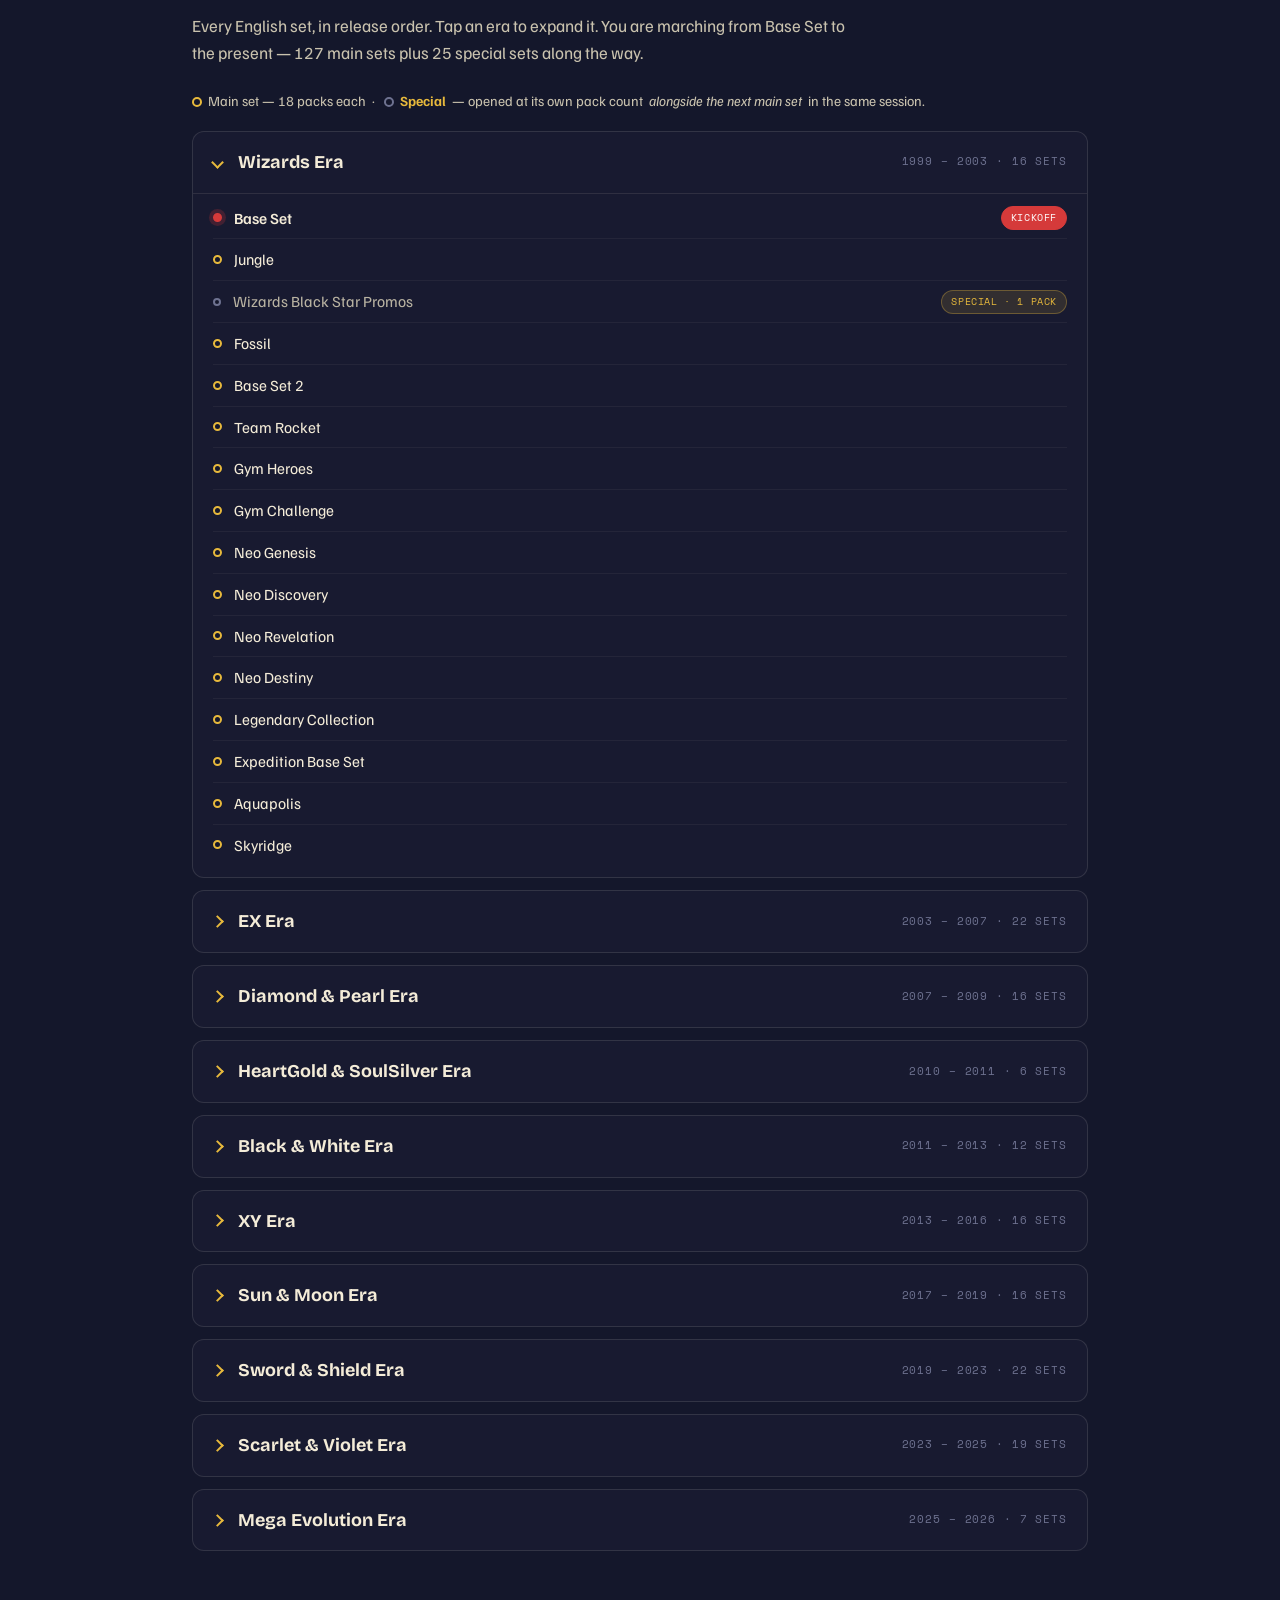
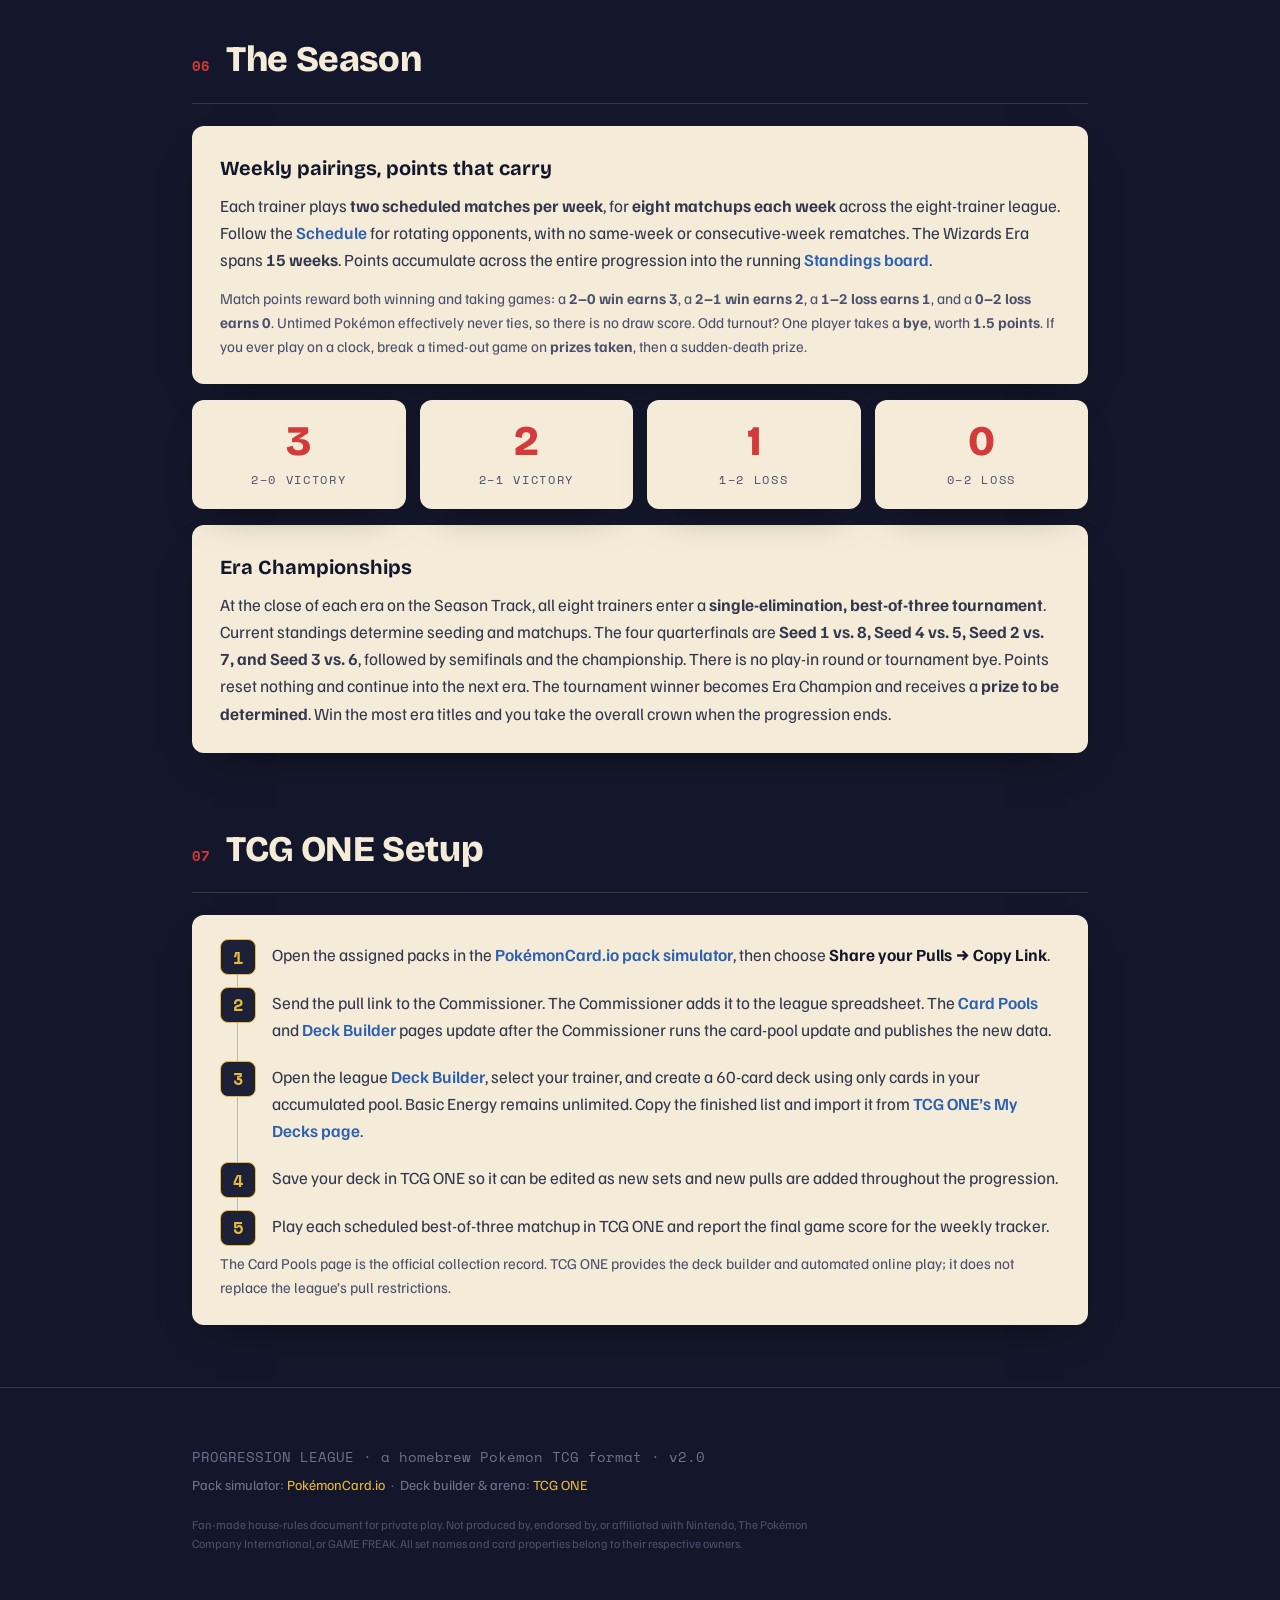
==== commit 2ca417b4: "Update eight-trainer league and strengthen casual WIP password gate" ====
--- a/index.html
+++ b/index.html
@@ -218,7 +218,7 @@
     <p class="subtitle">Open the past, one set at a time.</p>
     <p class="thesis">Start at Base Set, 1999. Open packs, build from what you pull, and battle. Then add the next set chronologically, edit your deck, and battle again &mdash; watching your collection and your deck evolve across the eras.</p>
     <div class="glance">
-      <div><div class="k">Trainers</div><div class="v">9 <small>players</small></div></div>
+      <div><div class="k">Trainers</div><div class="v">8 <small>players</small></div></div>
       <div><div class="k">Packs / Set</div><div class="v">18 <small>each</small></div></div>
       <div><div class="k">Sets</div><div class="v">127 <small>+25 special</small></div></div>
       <div><div class="k">Arena</div><div class="v">TCG ONE <small>browser sim</small></div></div>
@@ -231,7 +231,7 @@
       <div class="step"><div class="n">STEP 01</div><h3>Rip the set</h3><p>Everyone opens the same 18 packs of the newest set in the sim &mdash; ideally live together.</p></div>
       <div class="step"><div class="n">STEP 02</div><h3>Grow your pool</h3><p>Add every card you pulled to your personal cumulative collection, and log it on the Card Pools page. It only ever grows.</p></div>
       <div class="step"><div class="n">STEP 03</div><h3>Rebuild the deck</h3><p>Construct a fresh 60-card deck from your <em>entire</em> pool, not just the new set. Full rebuilds allowed every session.</p></div>
-      <div class="step"><div class="n">STEP 04</div><h3>Battle</h3><p>Run the night's Swiss rounds in TCG ONE. Add match scores to the Rotation sheet, then queue up the next set.</p></div>
+      <div class="step"><div class="n">STEP 04</div><h3>Battle</h3><p>Play your two scheduled weekly matches in TCG ONE. Add match scores to the Rotation sheet, then queue up the next set.</p></div>
     </div>
   </section>
 
@@ -277,7 +277,7 @@
         <li><span class="lbl">As printed</span><span class="txt">Play cards by their <b>era's text</b> &mdash; in Base&ndash;Neo, Weakness <b>doubles</b> damage (&times;2, not +30) and Trainers have <b>no once-per-turn limit</b>.</span></li>
         <li><span class="lbl">Turn 1</span><span class="txt">House rule: the player going first <b>doesn't draw and can't attack</b> on their first turn.</span></li>
         <li><span class="lbl">Win by</span><span class="txt">Take all <b>6 Prizes</b>, leave the opponent with <b>no Pok&eacute;mon in play</b>, or <b>deck them out</b> at the start of their turn.</span></li>
-        <li><span class="lbl">Match</span><span class="txt"><b>Best of three</b> per Swiss pairing. The first player to win 2 games wins the match.</span></li>
+        <li><span class="lbl">Match</span><span class="txt"><b>Best of three</b> per scheduled pairing. The first player to win 2 games wins the match.</span></li>
       </ul>
       <p class="note">Need a gameplay reference? Use the <a href="https://www.pokemon.com/static-assets/content-assets/cms2/pdf/trading-card-game/rulebook/pbl_rulebook_en.pdf" target="_blank" rel="noopener">official Pok&eacute;mon Trading Card Game rulebook (PDF)</a>. League-specific and era-specific rules on this page take precedence where noted.</p>
     </div>
@@ -486,8 +486,8 @@
   <section id="season">
     <div class="sec-head"><span class="sec-no">06</span><h2>The Season</h2></div>
     <div class="card">
-      <h3>Swiss pairings, points that carry</h3>
-      <p>With a full table a round-robin is too many games. Each night, pair players by current record (<b>Swiss</b>) and run <b>3 rounds</b> so games stay competitive. Points accumulate across the entire progression into the running <a href="standings.html">Standings board</a>.</p>
+      <h3>Weekly pairings, points that carry</h3>
+      <p>Each trainer plays <b>two scheduled matches per week</b>, for <b>eight matchups each week</b> across the eight-trainer league. Follow the <a href="schedule.html">Schedule</a> for rotating opponents, with no same-week or consecutive-week rematches. The Wizards Era spans <b>15 weeks</b>. Points accumulate across the entire progression into the running <a href="standings.html">Standings board</a>.</p>
       <p class="note">Match points reward both winning and taking games: a <b>2&ndash;0 win earns 3</b>, a <b>2&ndash;1 win earns 2</b>, a <b>1&ndash;2 loss earns 1</b>, and a <b>0&ndash;2 loss earns 0</b>. Untimed Pok&eacute;mon effectively never ties, so there is no draw score. Odd turnout? One player takes a <b>bye</b>, worth <b>1.5 points</b>. If you ever play on a clock, break a timed-out game on <b>prizes taken</b>, then a sudden-death prize.</p>
     </div>
     <div class="points">
@@ -498,7 +498,7 @@
     </div>
     <div class="card" style="margin-top:16px">
       <h3>Era Championships</h3>
-      <p>At the close of each era on the Season Track, all nine trainers enter a <b>single-elimination, best-of-three tournament</b>. Current standings determine seeding and matchups. Seeds 8 and 9 play an opening-round match, and the winner advances to face Seed 1 in the quarterfinals. Points reset nothing and continue into the next era. The tournament winner becomes Era Champion and receives a <b>prize to be determined</b>. Win the most era titles and you take the overall crown when the progression ends.</p>
+      <p>At the close of each era on the Season Track, all eight trainers enter a <b>single-elimination, best-of-three tournament</b>. Current standings determine seeding and matchups. The four quarterfinals are <b>Seed 1 vs. 8, Seed 4 vs. 5, Seed 2 vs. 7, and Seed 3 vs. 6</b>, followed by semifinals and the championship. There is no play-in round or tournament bye. Points reset nothing and continue into the next era. The tournament winner becomes Era Champion and receives a <b>prize to be determined</b>. Win the most era titles and you take the overall crown when the progression ends.</p>
     </div>
   </section>
 
@@ -507,7 +507,7 @@
     <div class="card howto">
       <ol class="flow">
         <li>Open the assigned packs in the <a href="https://pokemoncard.io/pack-sim" target="_blank" rel="noopener">Pok&eacute;monCard.io pack simulator</a>, then choose <b>Share your Pulls &rarr; Copy Link</b>.</li>
-        <li>Send the pull link to the Commissioner. The Commissioner adds it to the league spreadsheet, and the <a href="pools.html">Card Pools</a><a href="deckbuilder.html">Deck Builder</a> page updates automatically.</li>
+        <li>Send the pull link to the Commissioner. The Commissioner adds it to the league spreadsheet. The <a href="pools.html">Card Pools</a> and <a href="deckbuilder.html">Deck Builder</a> pages update after the Commissioner runs the card-pool update and publishes the new data.</li>
         <li>Open the league <a href="deckbuilder.html">Deck Builder</a>, select your trainer, and create a 60-card deck using only cards in your accumulated pool. Basic Energy remains unlimited. Copy the finished list and import it from <a href="https://tcg.one/decks/mine" target="_blank" rel="noopener">TCG ONE&rsquo;s My Decks page</a>.</li>
         <li>Save your deck in TCG ONE so it can be edited as new sets and new pulls are added throughout the progression.</li>
         <li>Play each scheduled best-of-three matchup in TCG ONE and report the final game score for the weekly tracker.</li>
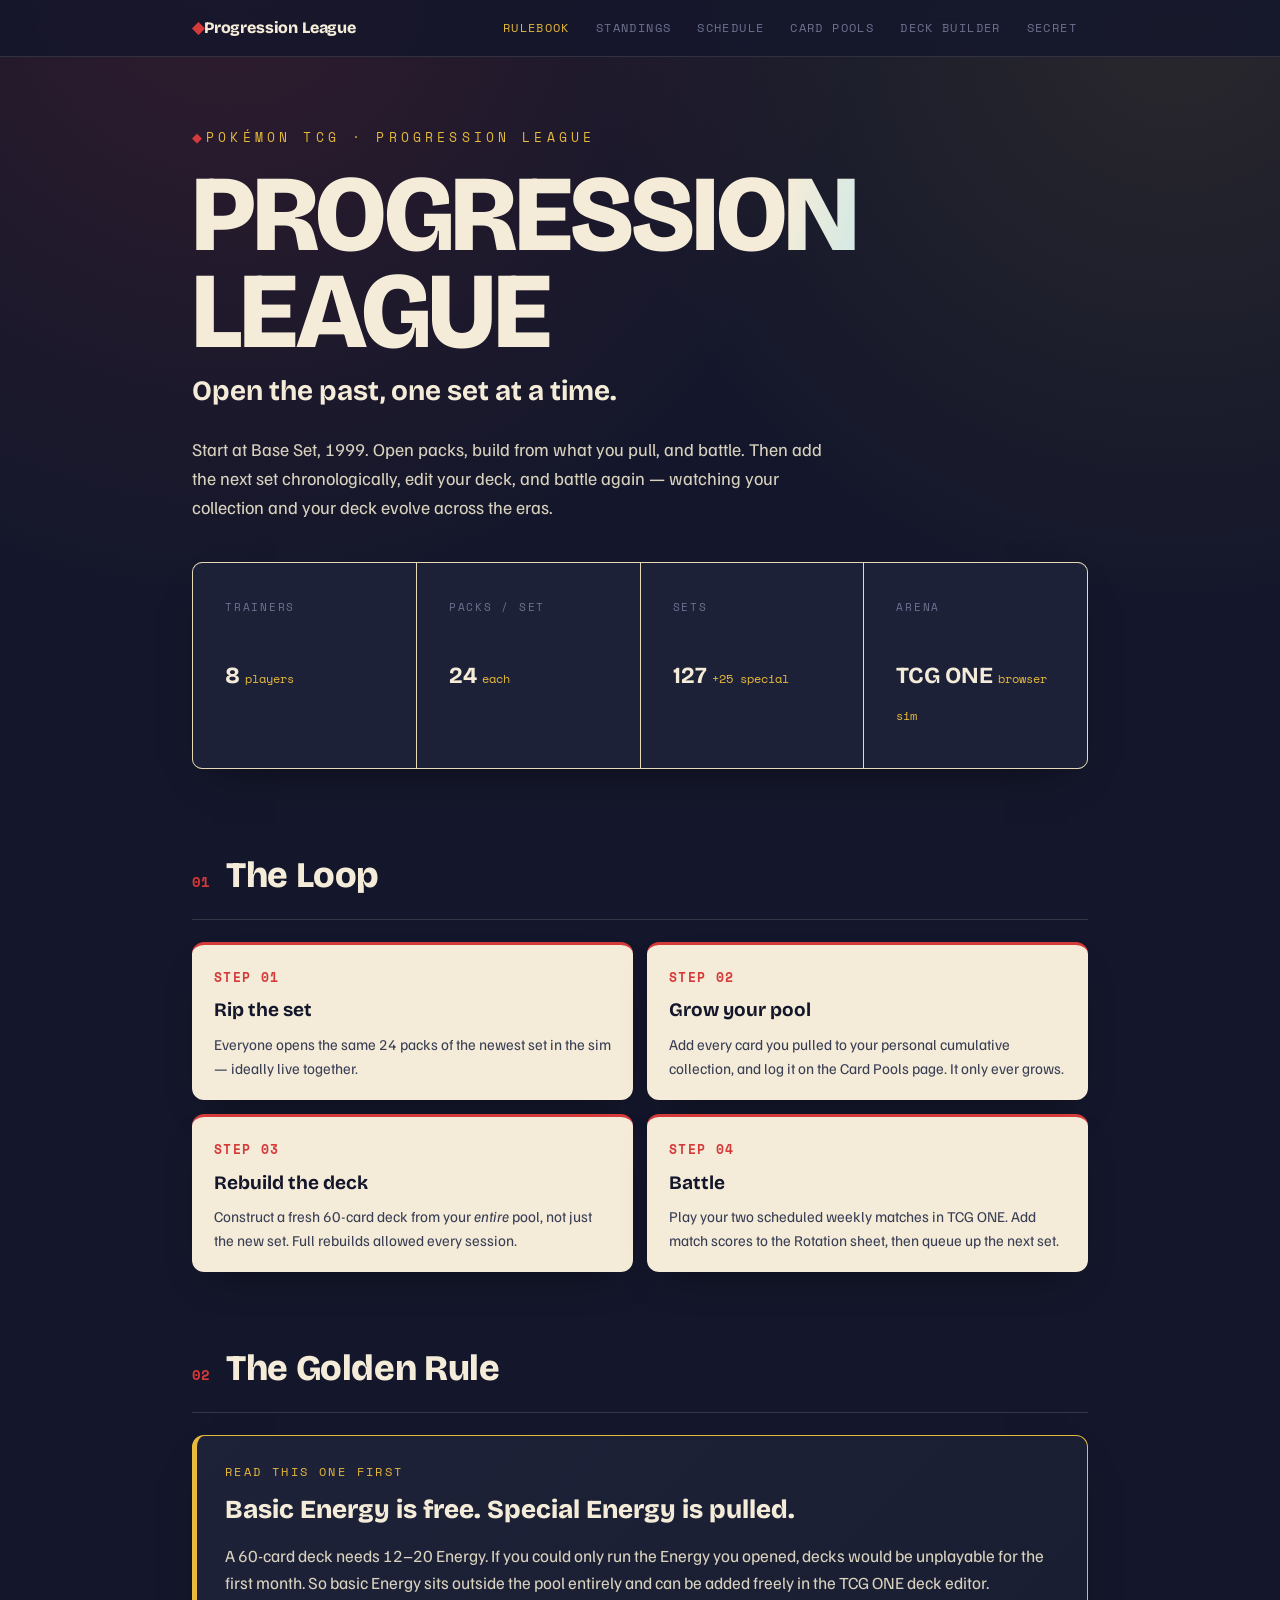
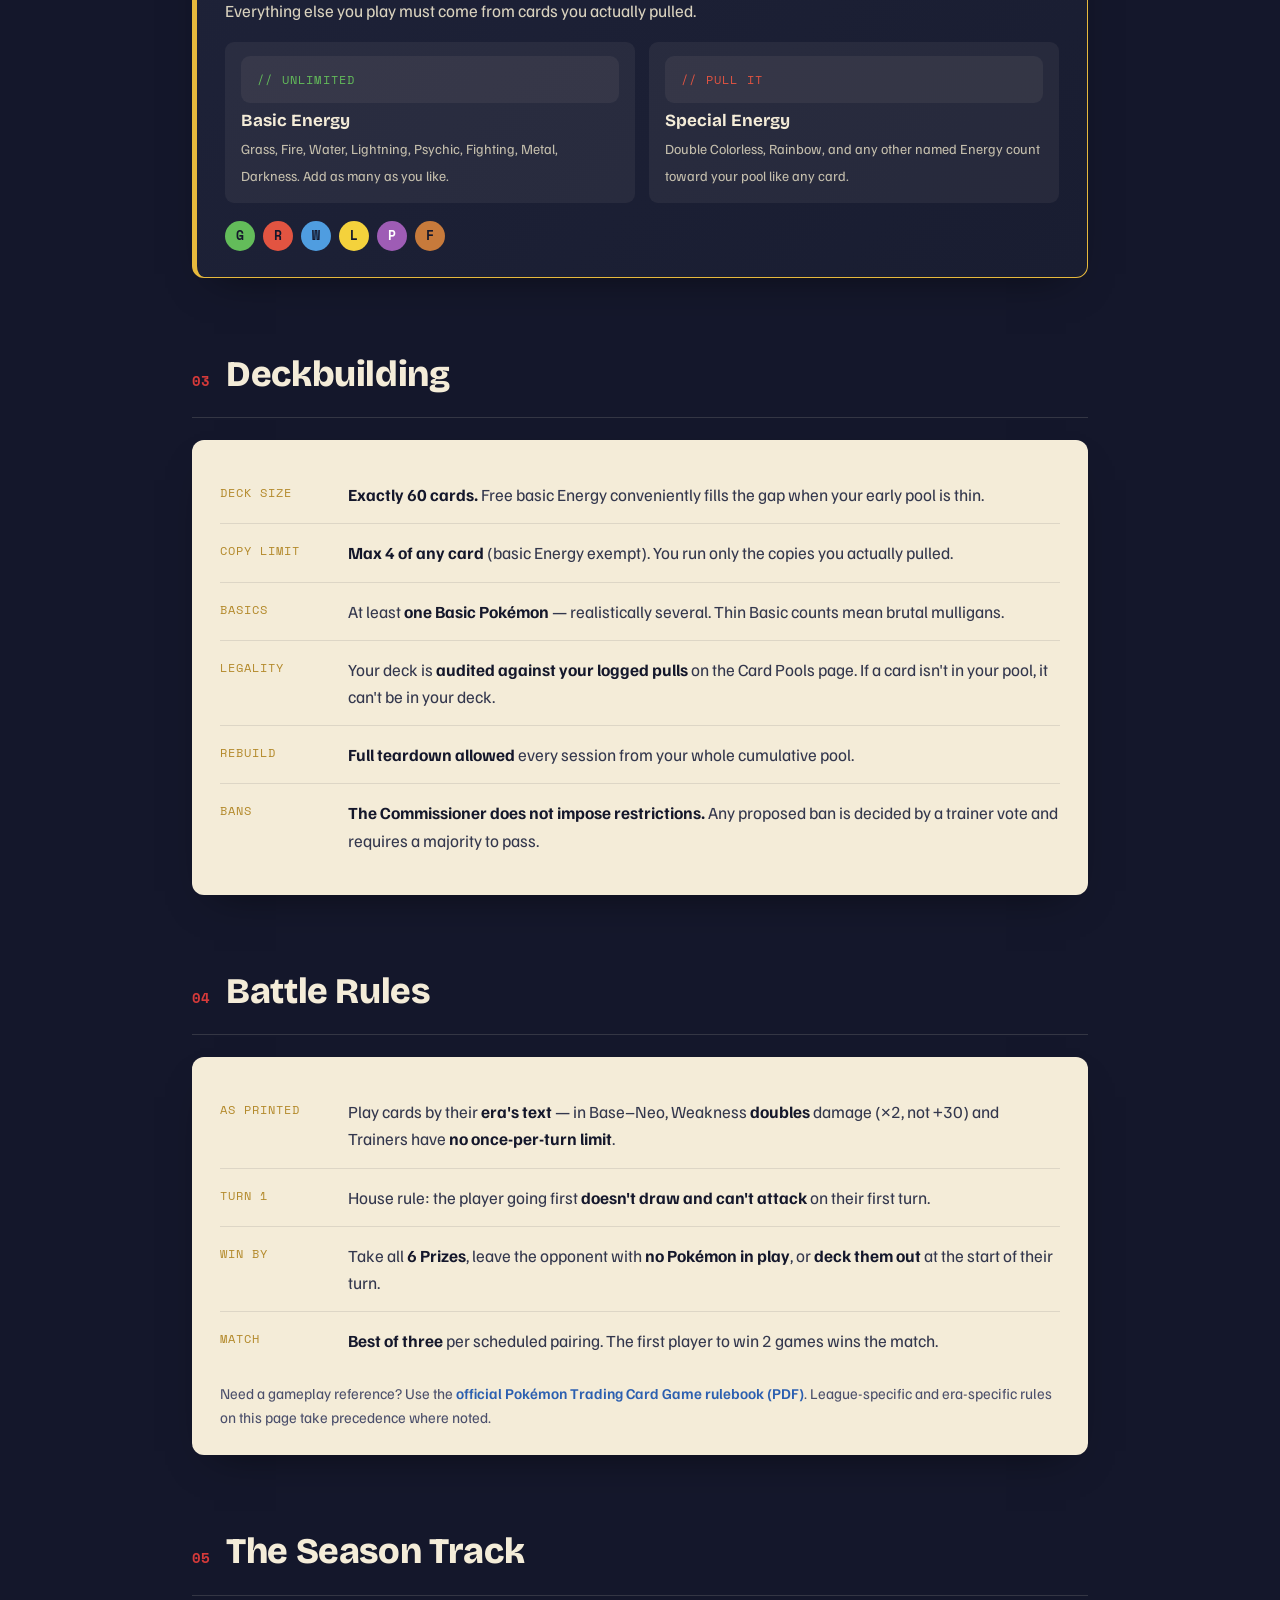
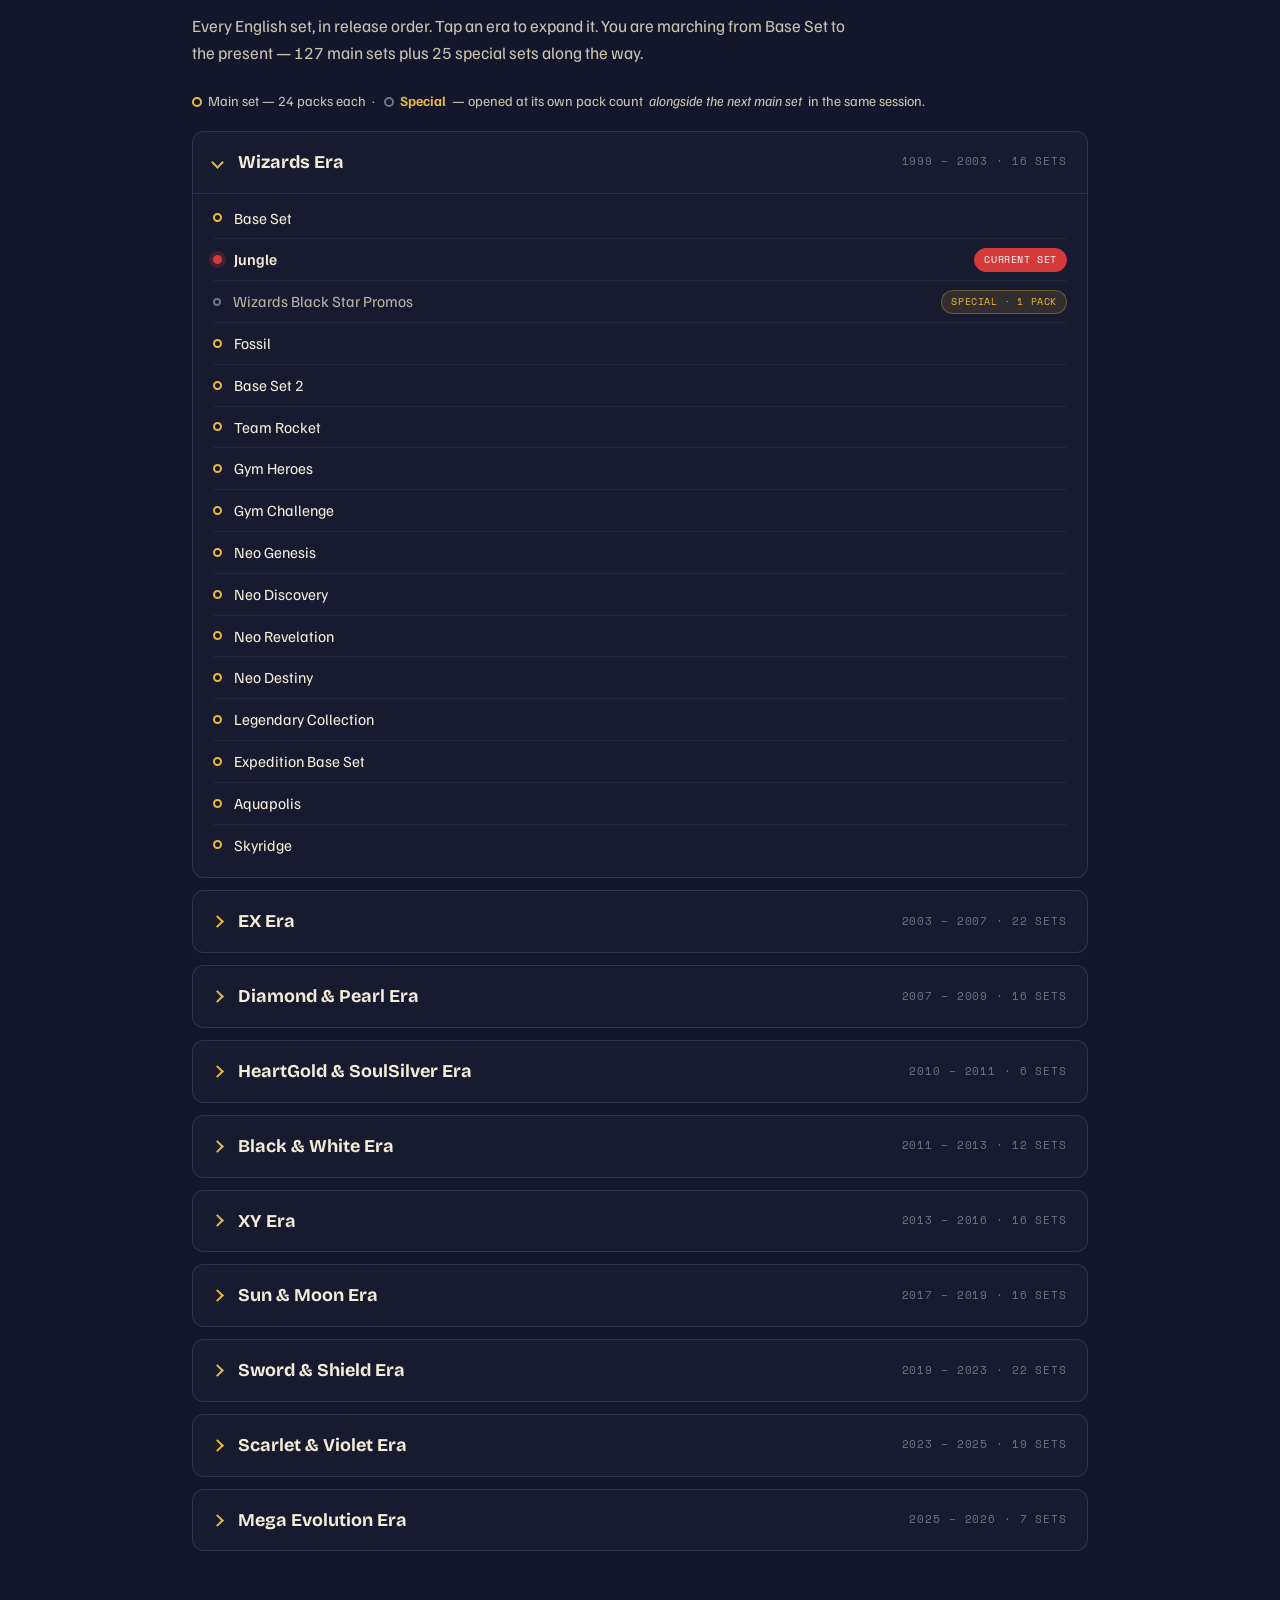
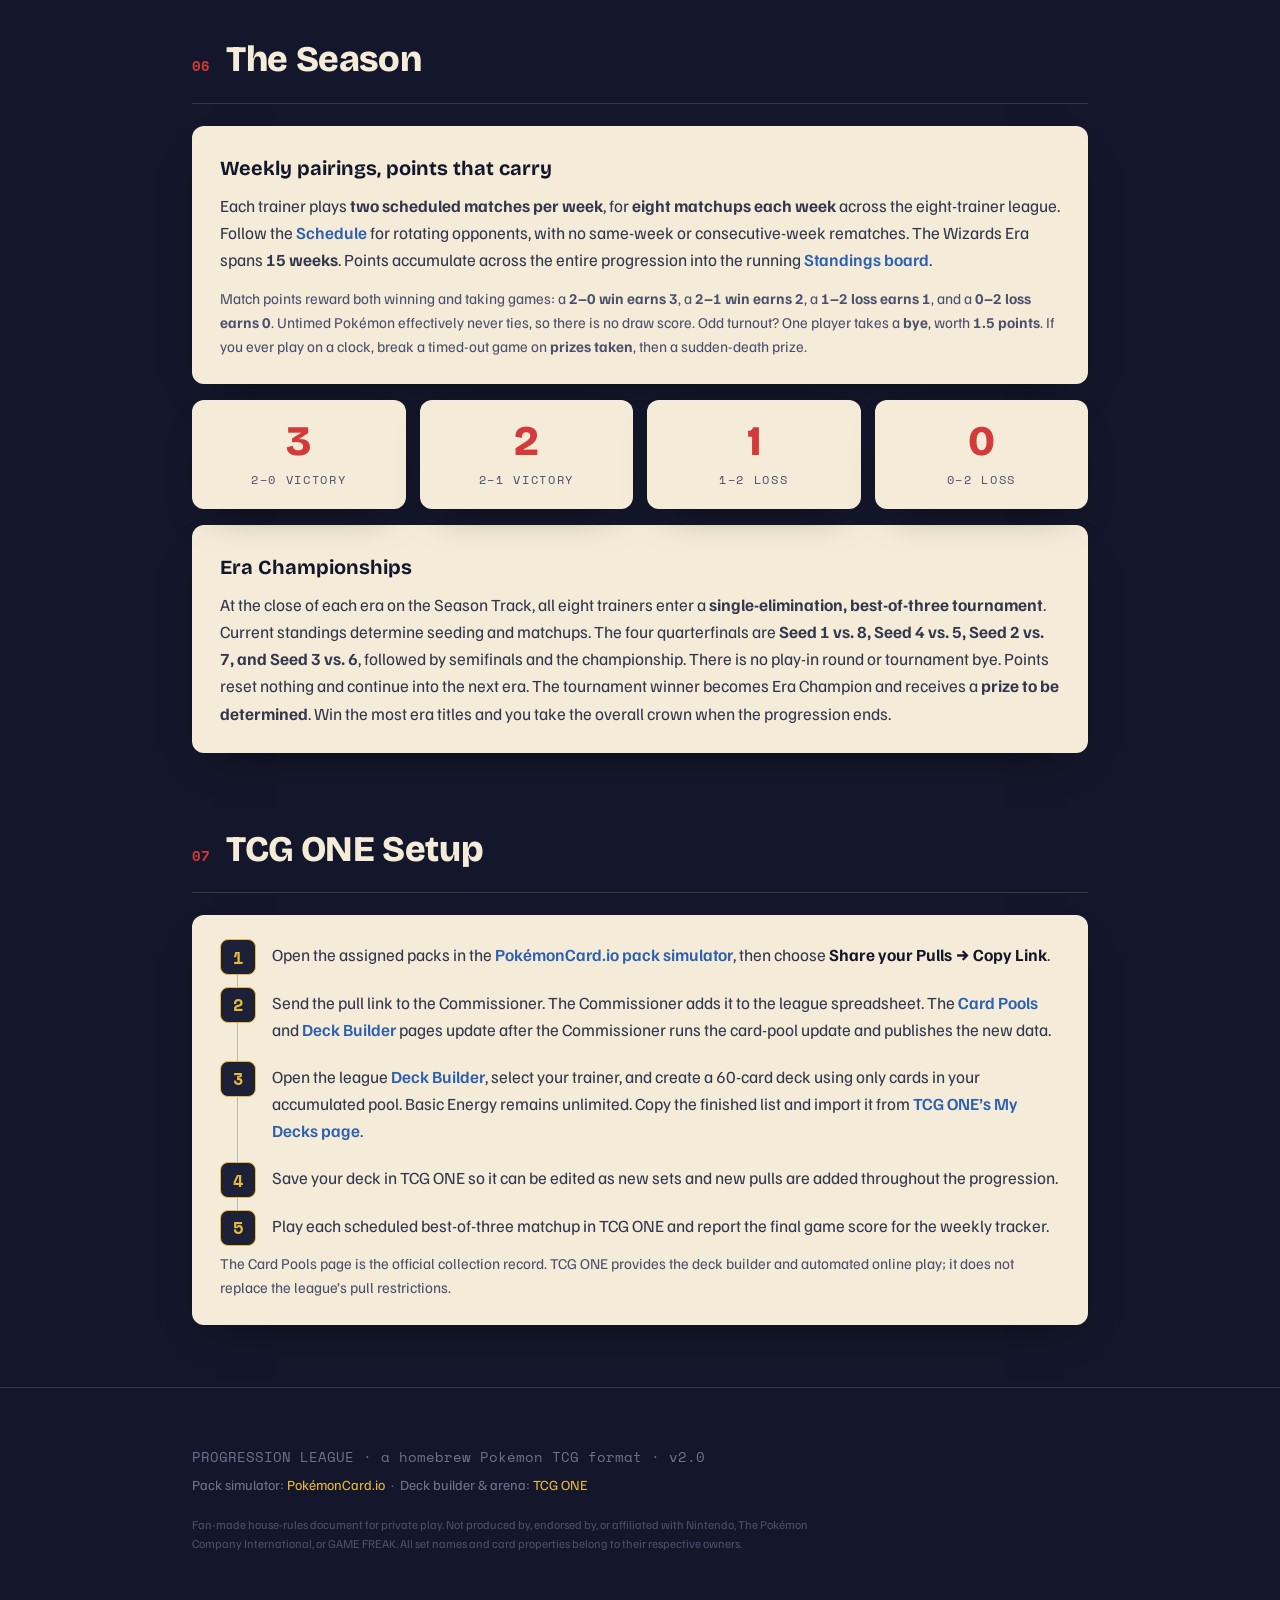
==== commit 3527351f: "Advance season tracker to Jungle and update pack count" ====
--- a/index.html
+++ b/index.html
@@ -219,7 +219,7 @@
     <p class="thesis">Start at Base Set, 1999. Open packs, build from what you pull, and battle. Then add the next set chronologically, edit your deck, and battle again &mdash; watching your collection and your deck evolve across the eras.</p>
     <div class="glance">
       <div><div class="k">Trainers</div><div class="v">8 <small>players</small></div></div>
-      <div><div class="k">Packs / Set</div><div class="v">18 <small>each</small></div></div>
+      <div><div class="k">Packs / Set</div><div class="v">24 <small>each</small></div></div>
       <div><div class="k">Sets</div><div class="v">127 <small>+25 special</small></div></div>
       <div><div class="k">Arena</div><div class="v">TCG ONE <small>browser sim</small></div></div>
     </div>
@@ -228,7 +228,7 @@
   <section id="loop">
     <div class="sec-head"><span class="sec-no">01</span><h2>The Loop</h2></div>
     <div class="loop">
-      <div class="step"><div class="n">STEP 01</div><h3>Rip the set</h3><p>Everyone opens the same 18 packs of the newest set in the sim &mdash; ideally live together.</p></div>
+      <div class="step"><div class="n">STEP 01</div><h3>Rip the set</h3><p>Everyone opens the same 24 packs of the newest set in the sim &mdash; ideally live together.</p></div>
       <div class="step"><div class="n">STEP 02</div><h3>Grow your pool</h3><p>Add every card you pulled to your personal cumulative collection, and log it on the Card Pools page. It only ever grows.</p></div>
       <div class="step"><div class="n">STEP 03</div><h3>Rebuild the deck</h3><p>Construct a fresh 60-card deck from your <em>entire</em> pool, not just the new set. Full rebuilds allowed every session.</p></div>
       <div class="step"><div class="n">STEP 04</div><h3>Battle</h3><p>Play your two scheduled weekly matches in TCG ONE. Add match scores to the Rotation sheet, then queue up the next set.</p></div>
@@ -287,12 +287,12 @@
     <div class="sec-head"><span class="sec-no">05</span><h2>The Season Track</h2></div>
     <p class="sec-intro">Every English set, in release order. Tap an era to expand it. You are marching from Base Set to the present &mdash; 127 main sets plus 25 special sets along the way.</p>
     <div class="track-wrap">
-<p class="legend"><span class="lg-dot main"></span> Main set &mdash; 18 packs each &nbsp;·&nbsp; <span class="lg-dot spec"></span> <b>Special</b> &mdash; opened at its own pack count <em>alongside the next main set</em> in the same session.</p>
+<p class="legend"><span class="lg-dot main"></span> Main set &mdash; 24 packs each &nbsp;·&nbsp; <span class="lg-dot spec"></span> <b>Special</b> &mdash; opened at its own pack count <em>alongside the next main set</em> in the same session.</p>
 <details class="era" open>
 <summary><span class="chev"></span><span class="era-name">Wizards Era</span><span class="era-meta">1999 – 2003 · 16 sets</span></summary>
 <div class="sets">
-<div class="trow kick"><span class="dot"></span><span class="tname">Base Set</span><span class="badge kickbadge">Kickoff</span></div>
-<div class="trow"><span class="dot"></span><span class="tname">Jungle</span></div>
+<div class="trow"><span class="dot"></span><span class="tname">Base Set</span></div>
+<div class="trow kick"><span class="dot"></span><span class="tname">Jungle</span><span class="badge kickbadge">Current set</span></div>
 <div class="trow special"><span class="dot"></span><span class="tname">Wizards Black Star Promos</span><span class="badge">Special · 1 pack</span></div>
 <div class="trow"><span class="dot"></span><span class="tname">Fossil</span></div>
 <div class="trow"><span class="dot"></span><span class="tname">Base Set 2</span></div>
@@ -522,4 +522,3 @@
   <p class="disc">Fan-made house-rules document for private play. Not produced by, endorsed by, or affiliated with Nintendo, The Pok&eacute;mon Company International, or GAME FREAK. All set names and card properties belong to their respective owners.</p>
 </div></footer>
 </body></html>
-
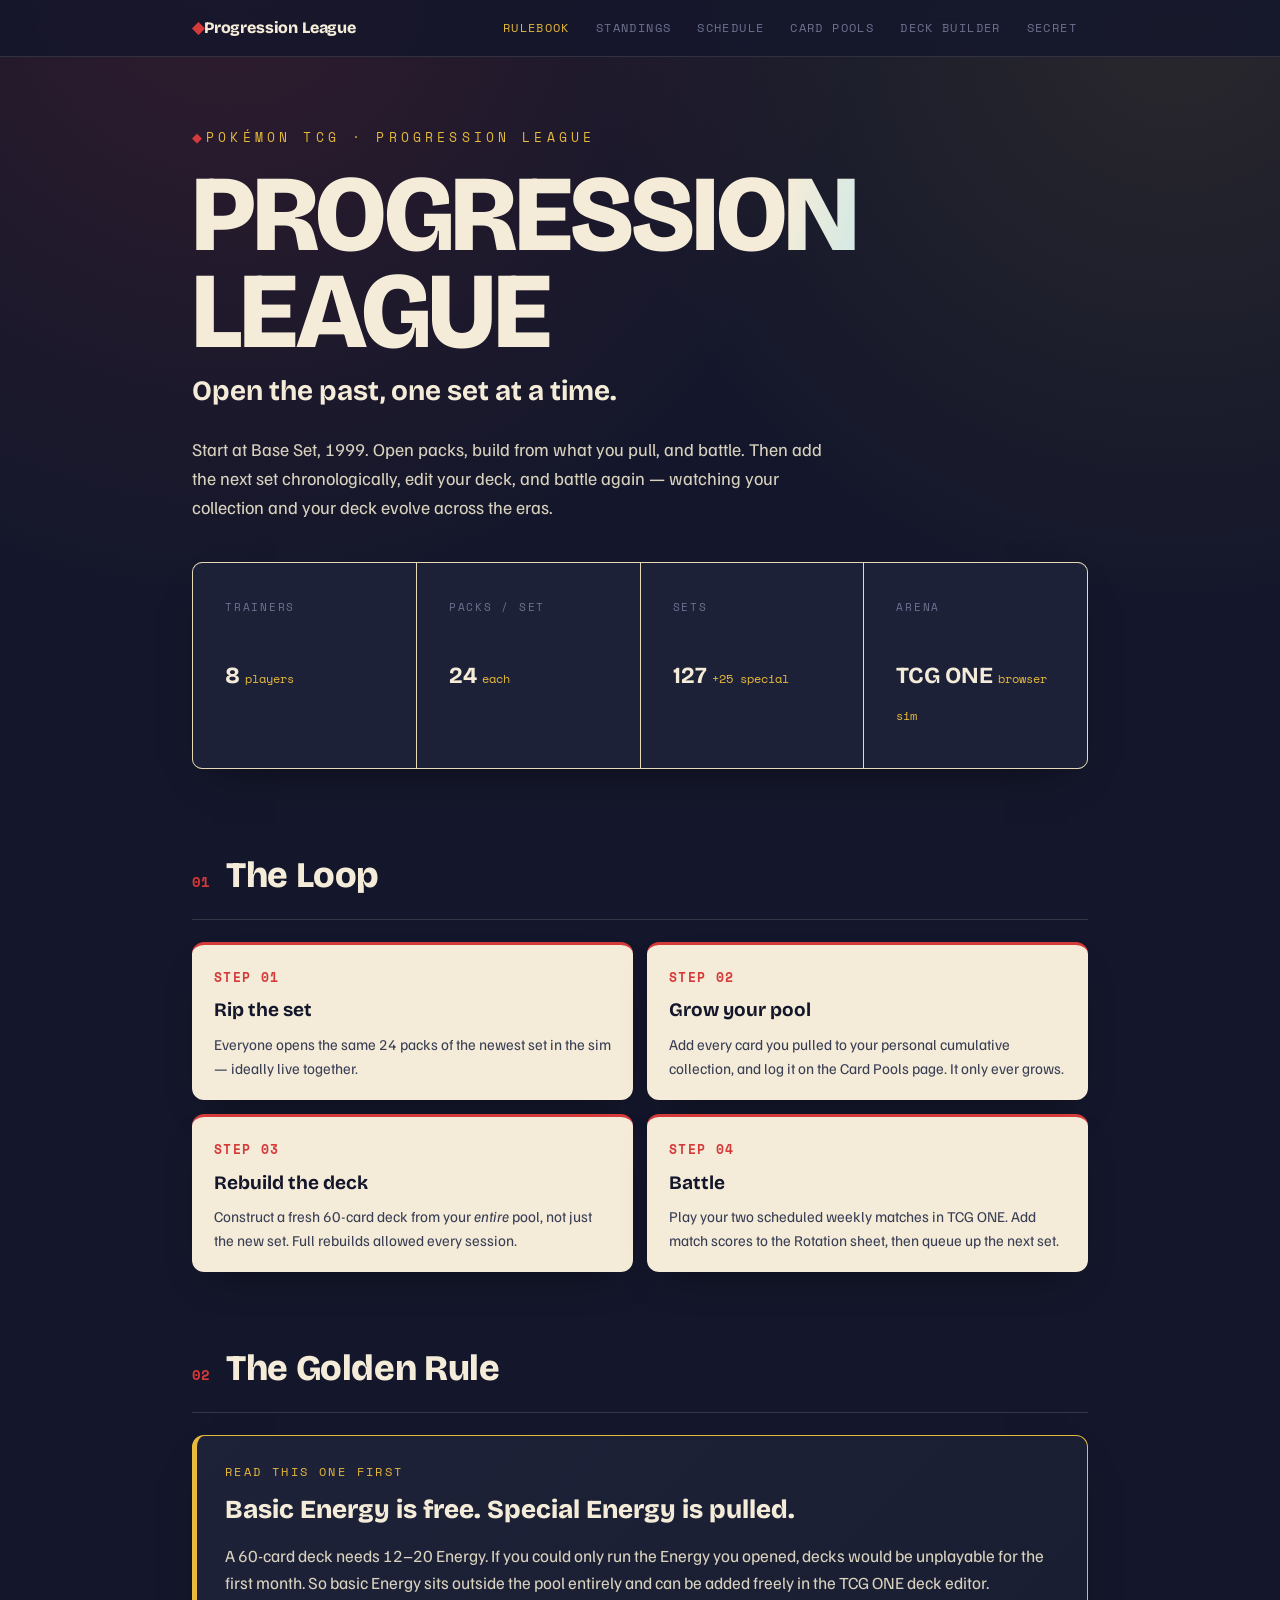
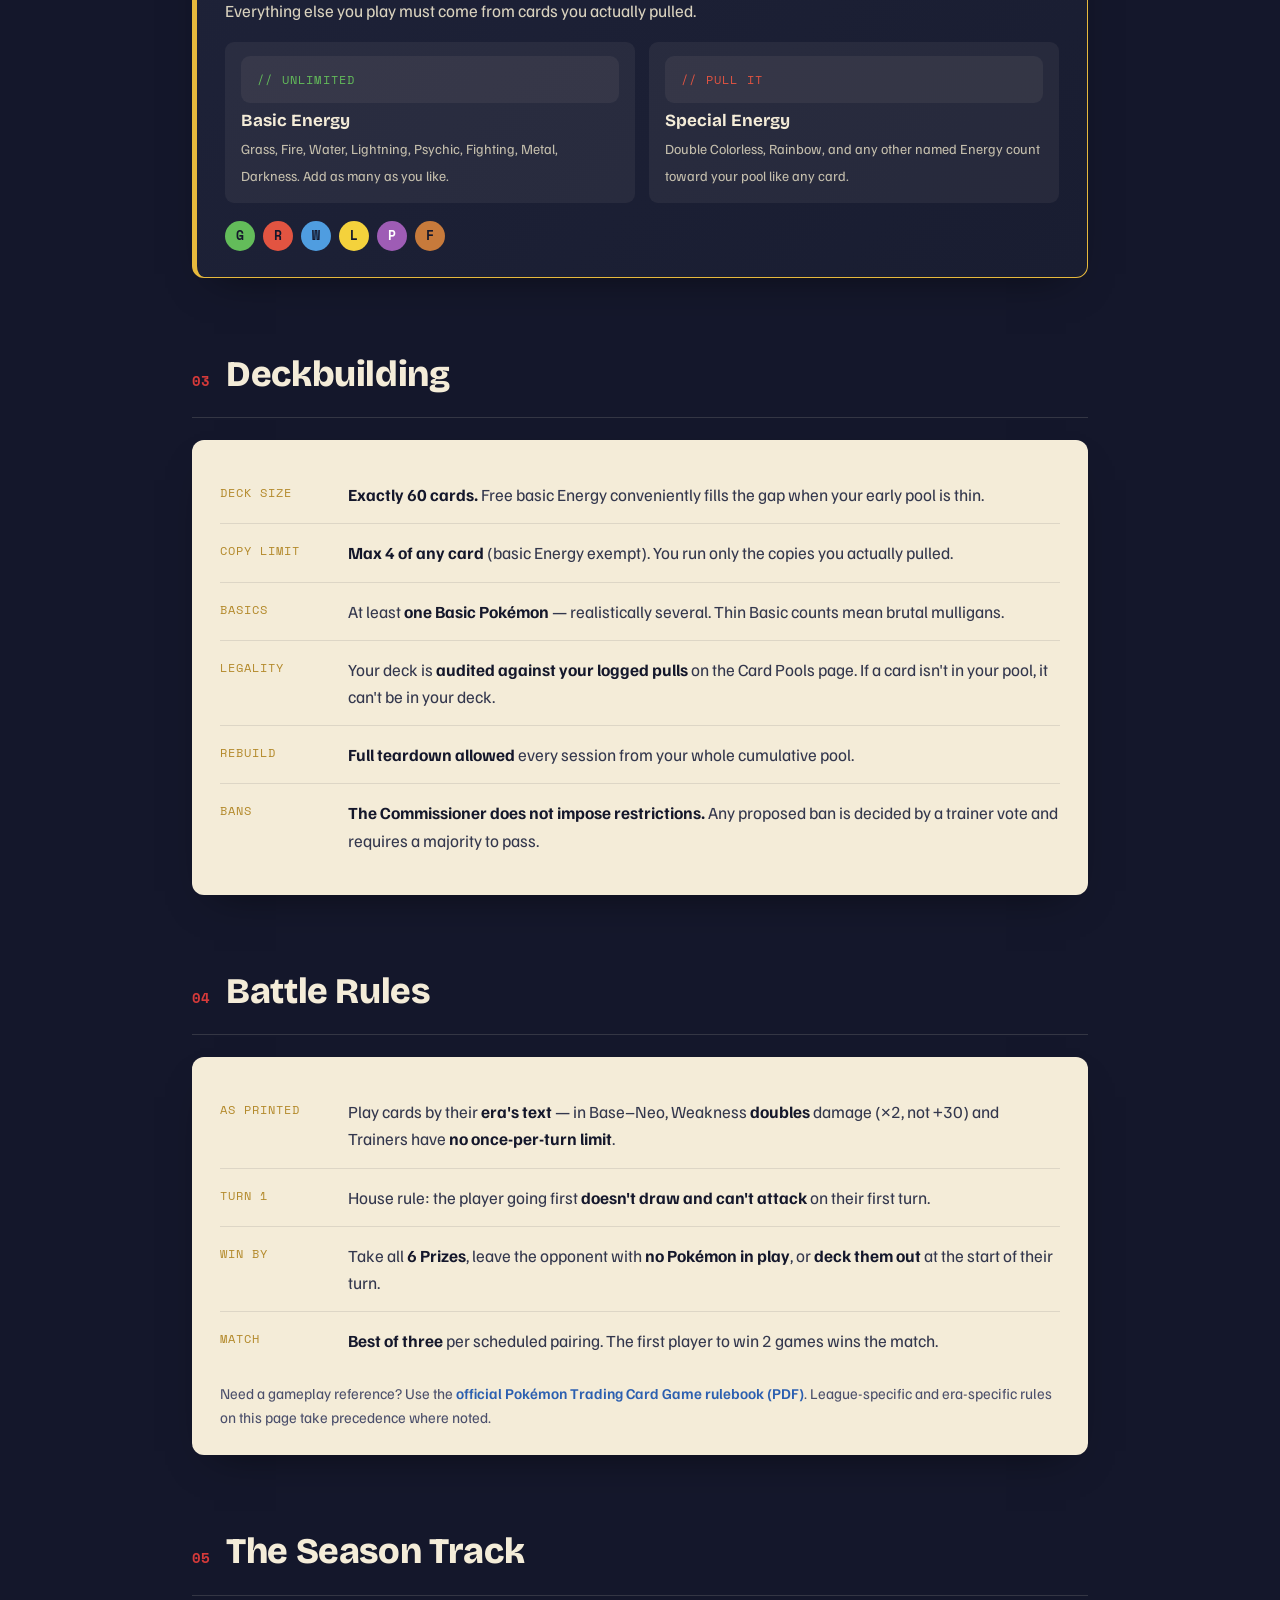
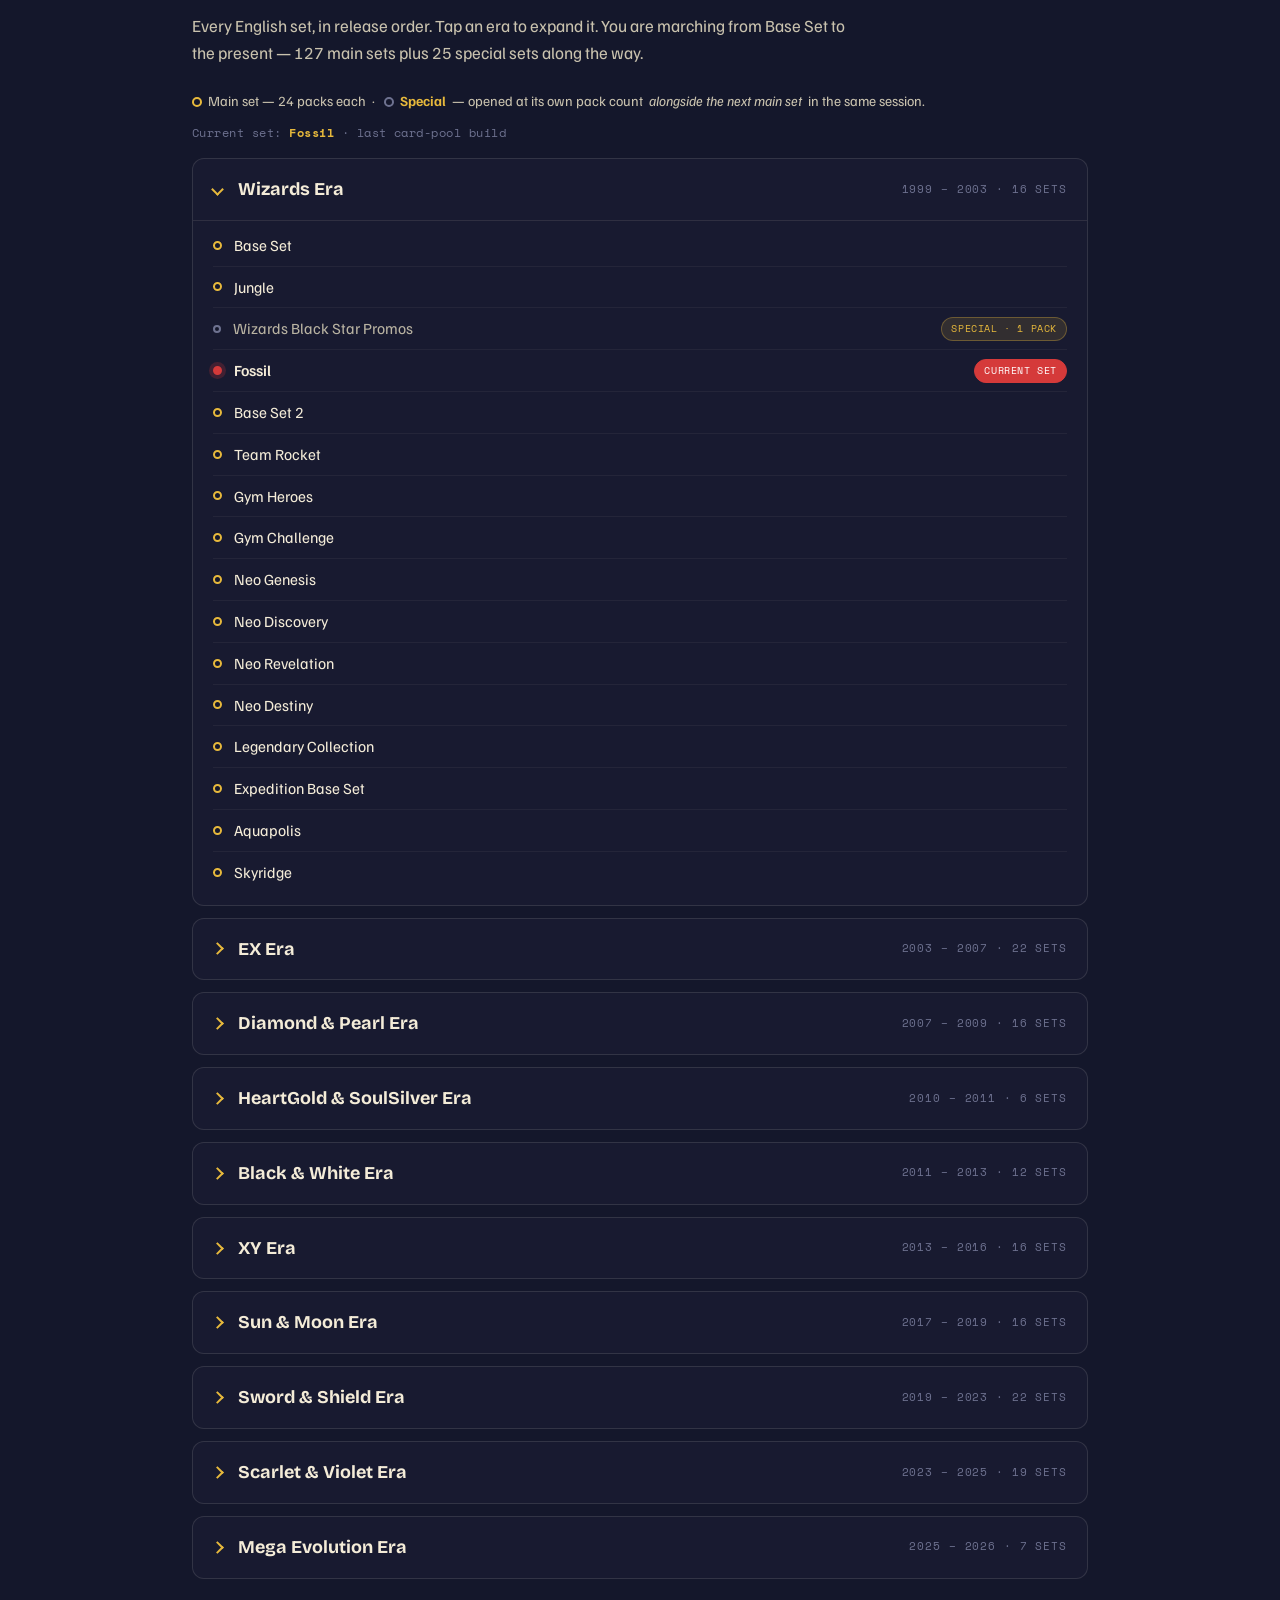
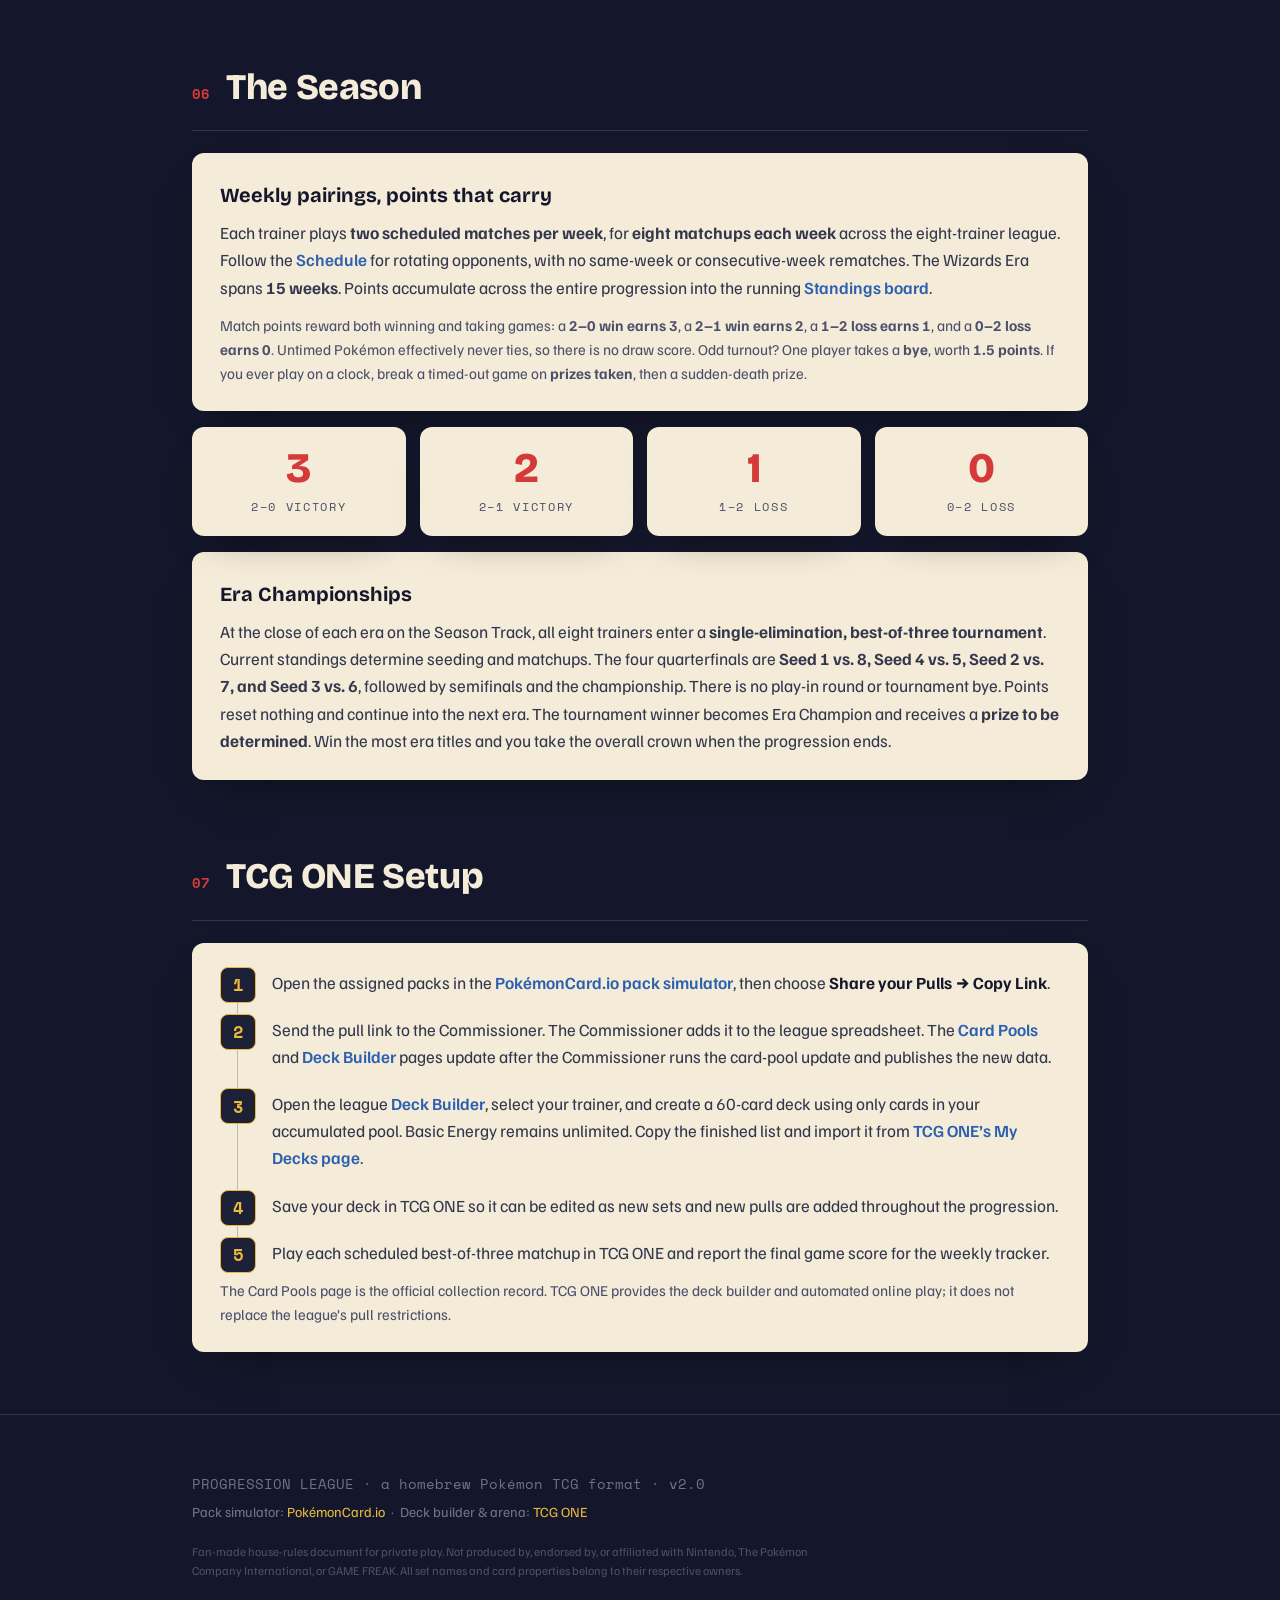
==== commit 73113da0: "Sync the Season Track with the current set" ====
--- a/index.html
+++ b/index.html
@@ -143,6 +143,9 @@
 .trow.kick .tname{font-weight:600}
 .badge{margin-left:auto;font-family:"Space Mono",monospace;font-size:10px;letter-spacing:.06em;text-transform:uppercase;padding:3px 9px;border-radius:20px;background:rgba(231,185,60,.13);color:var(--gold);border:1px solid rgba(231,185,60,.32);white-space:nowrap}
 .badge.kickbadge{background:var(--red);color:#fff;border-color:var(--red)}
+.current-track-status{font-family:"Space Mono",monospace;font-size:12px;color:var(--soft-2);margin:-8px 0 16px;letter-spacing:.04em}
+.current-track-status strong{color:var(--gold)}
+.current-track-status.error{color:#EBAA92}
 
 /* ordered flow */
 ol.flow{counter-reset:s;list-style:none;margin:0;padding:0}
@@ -283,16 +286,17 @@
     </div>
   </section>
 
-  <section id="track">
+<section id="track">
     <div class="sec-head"><span class="sec-no">05</span><h2>The Season Track</h2></div>
     <p class="sec-intro">Every English set, in release order. Tap an era to expand it. You are marching from Base Set to the present &mdash; 127 main sets plus 25 special sets along the way.</p>
-    <div class="track-wrap">
+<div class="track-wrap">
 <p class="legend"><span class="lg-dot main"></span> Main set &mdash; 24 packs each &nbsp;·&nbsp; <span class="lg-dot spec"></span> <b>Special</b> &mdash; opened at its own pack count <em>alongside the next main set</em> in the same session.</p>
+<p id="current-track-status" class="current-track-status" role="status" aria-live="polite">Loading the current set from the league spreadsheet&hellip;</p>
 <details class="era" open>
 <summary><span class="chev"></span><span class="era-name">Wizards Era</span><span class="era-meta">1999 – 2003 · 16 sets</span></summary>
 <div class="sets">
 <div class="trow"><span class="dot"></span><span class="tname">Base Set</span></div>
-<div class="trow kick"><span class="dot"></span><span class="tname">Jungle</span><span class="badge kickbadge">Current set</span></div>
+<div class="trow"><span class="dot"></span><span class="tname">Jungle</span></div>
 <div class="trow special"><span class="dot"></span><span class="tname">Wizards Black Star Promos</span><span class="badge">Special · 1 pack</span></div>
 <div class="trow"><span class="dot"></span><span class="tname">Fossil</span></div>
 <div class="trow"><span class="dot"></span><span class="tname">Base Set 2</span></div>
@@ -521,4 +525,5 @@
   <p>Pack simulator: <a href="https://pokemoncard.io/pack-sim">Pok&eacute;monCard.io</a> &nbsp;·&nbsp; Deck builder &amp; arena: <a href="https://tcg.one/">TCG ONE</a></p>
   <p class="disc">Fan-made house-rules document for private play. Not produced by, endorsed by, or affiliated with Nintendo, The Pok&eacute;mon Company International, or GAME FREAK. All set names and card properties belong to their respective owners.</p>
 </div></footer>
+<script type="module" src="season-track.mjs?v=1"></script>
 </body></html>
